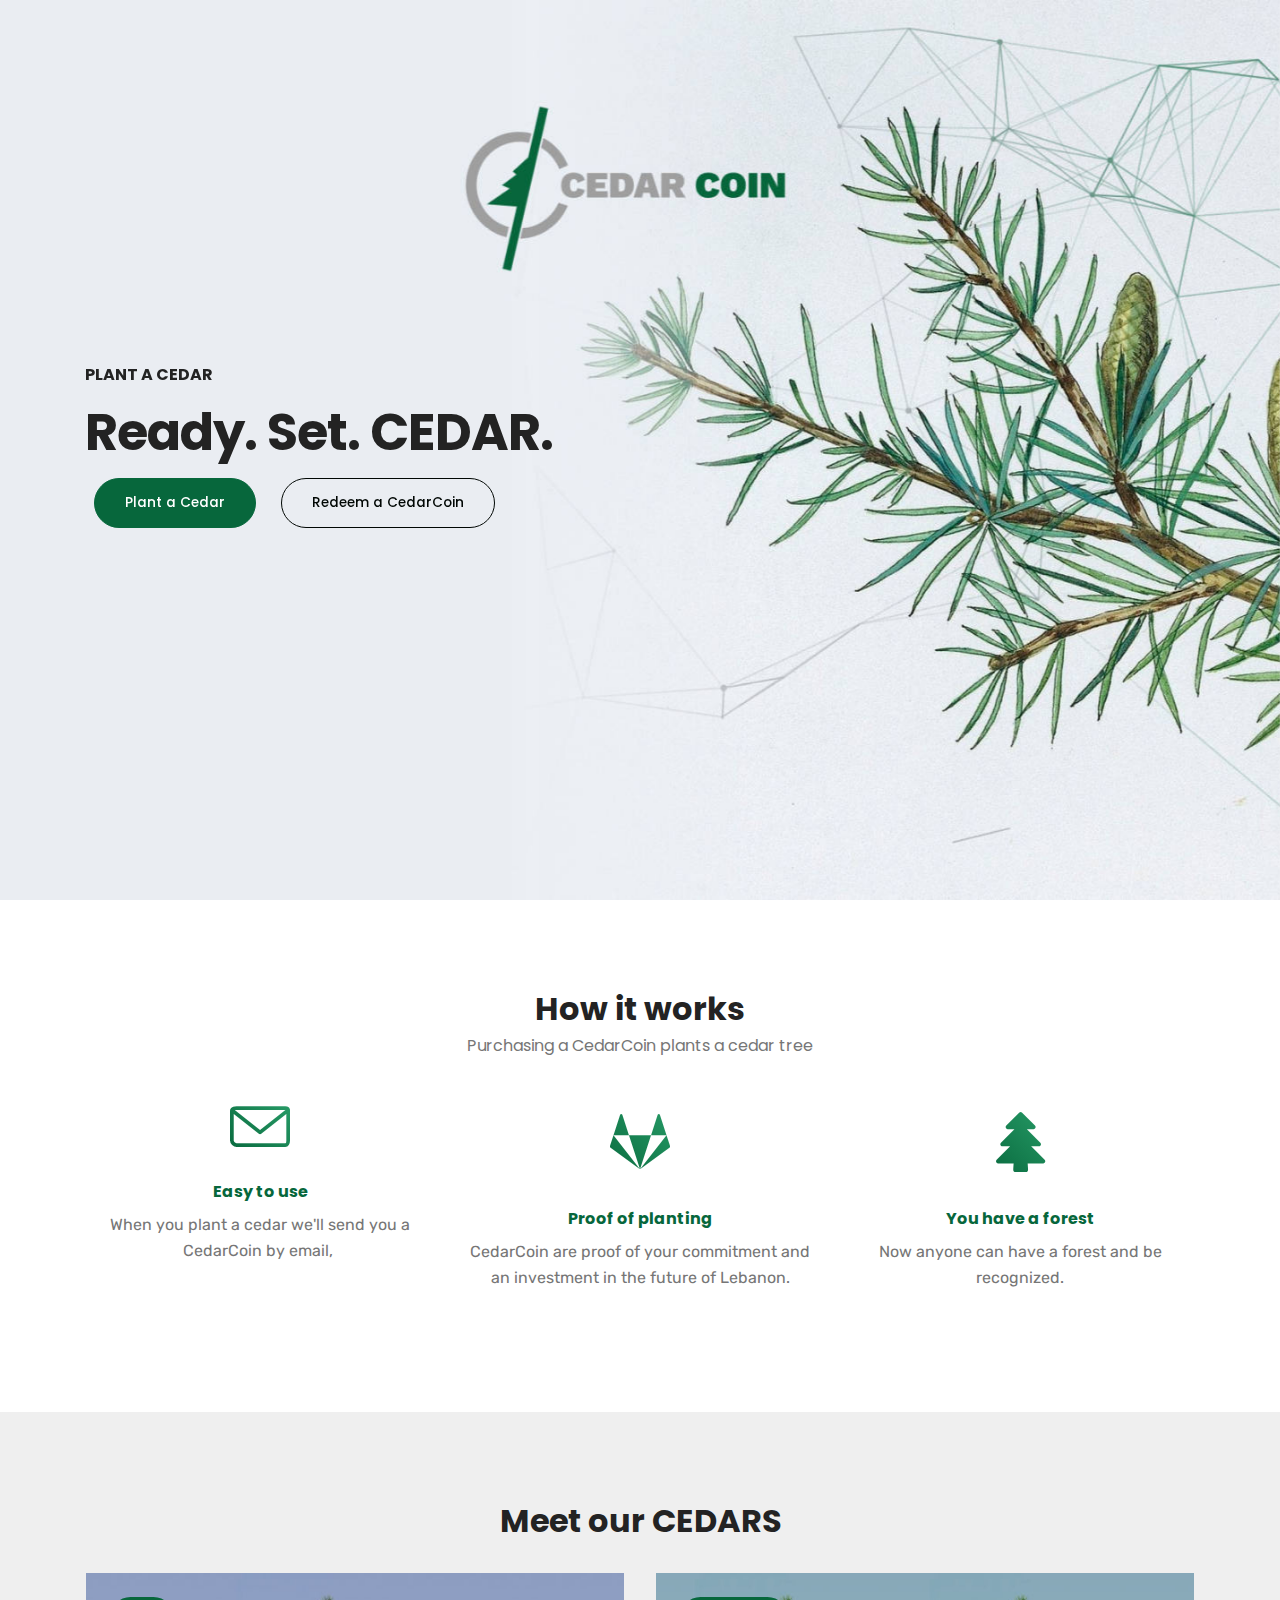
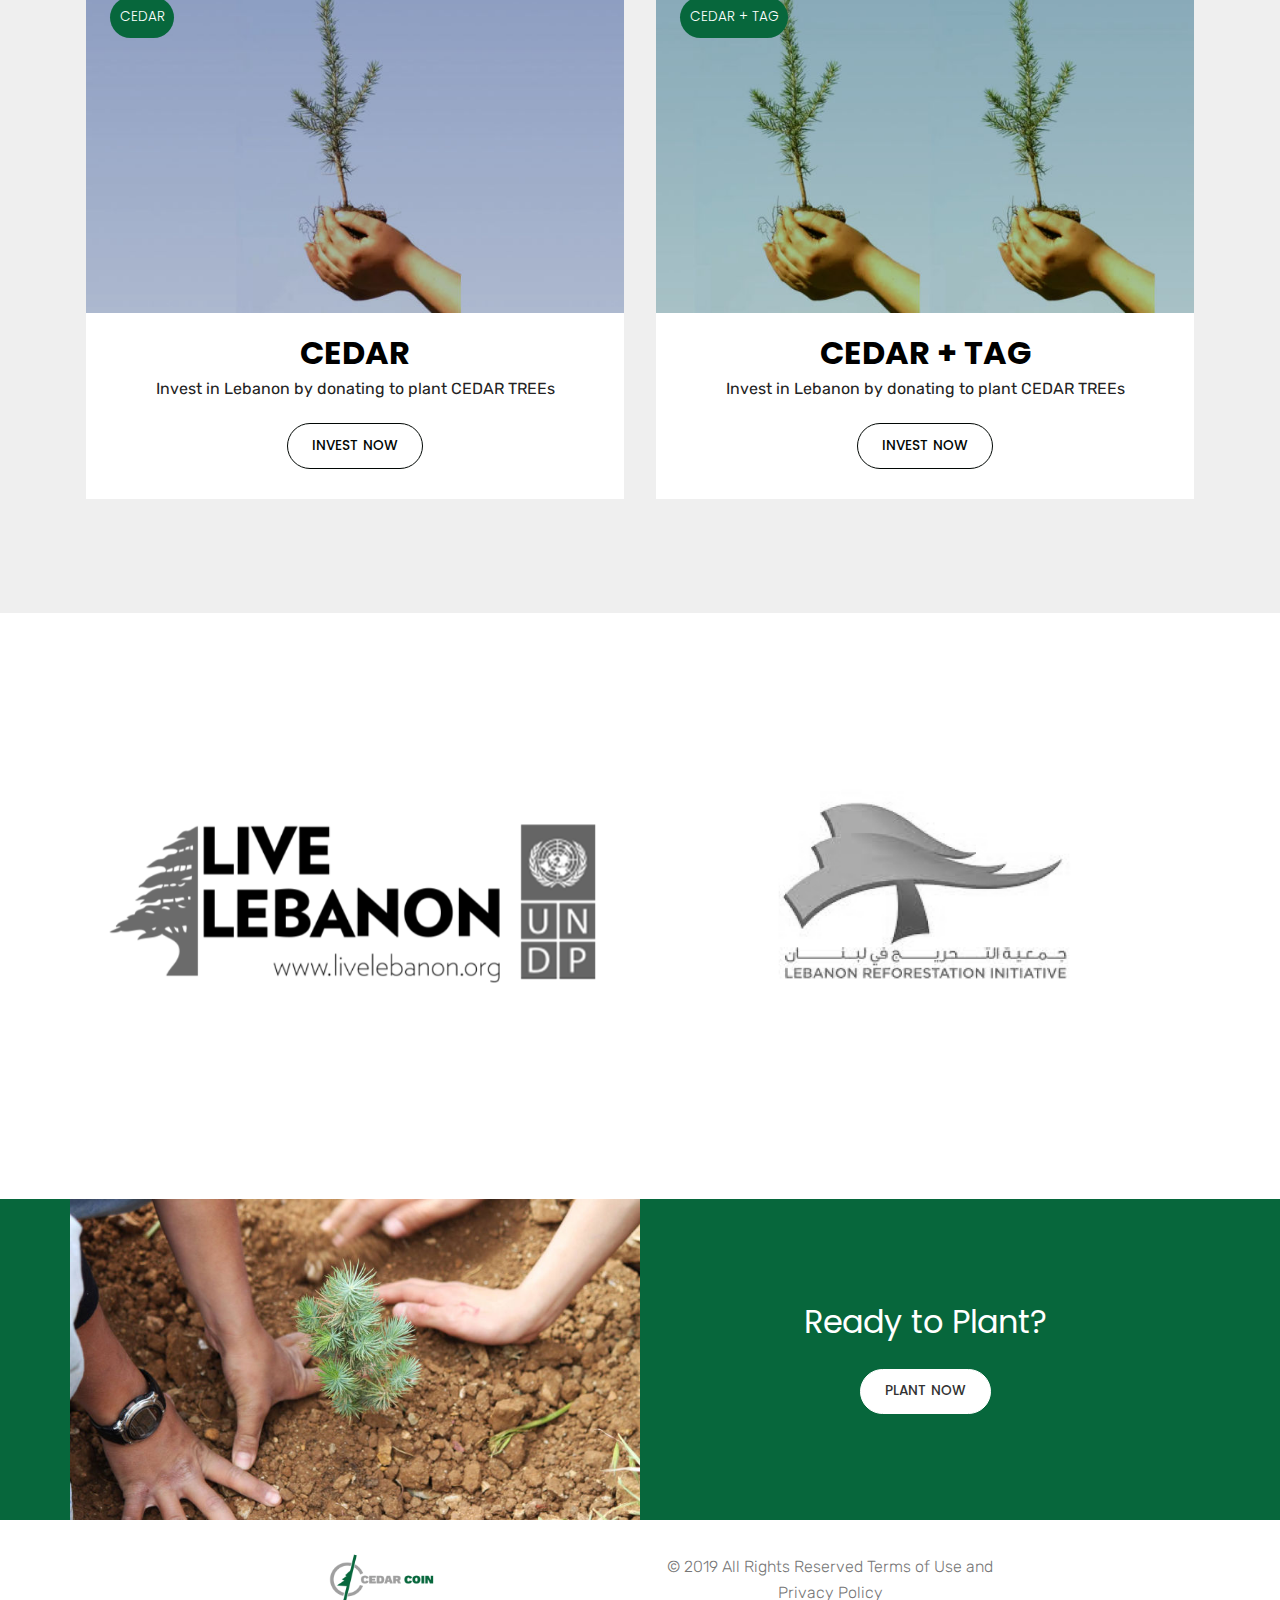
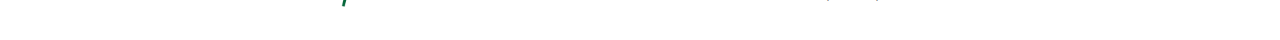
==== index.html @ 499a2bf4 "initial reference site" ====
<!DOCTYPE html>
<html  >
<head>
  <!-- Site made with Mobirise Website Builder v4.10.5, https://mobirise.com -->
  <meta charset="UTF-8">
  <meta http-equiv="X-UA-Compatible" content="IE=edge">
  <meta name="generator" content="Mobirise v4.10.5, mobirise.com">
  <meta name="viewport" content="width=device-width, initial-scale=1, minimum-scale=1">
  <link rel="shortcut icon" href="assets/images/logo-alt-128x128.png" type="image/x-icon">
  <meta name="description" content="">
  
  <title>CedarCoin - Reference Design</title>
  <link rel="stylesheet" href="assets/web/assets/mobirise-icons/mobirise-icons.css">
  <link rel="stylesheet" href="assets/font-awesome/css/font-awesome.css">
  <link rel="stylesheet" href="assets/simple-line-icons/simple-line-icons.css">
  <link rel="stylesheet" href="assets/bootstrap/css/bootstrap.min.css">
  <link rel="stylesheet" href="assets/bootstrap/css/bootstrap-grid.min.css">
  <link rel="stylesheet" href="assets/bootstrap/css/bootstrap-reboot.min.css">
  <link rel="stylesheet" href="assets/socicon/css/styles.css">
  <link rel="stylesheet" href="assets/theme/css/style.css">
  <link rel="stylesheet" href="assets/mobirise/css/mbr-additional.css" type="text/css">
  
  
  
</head>
<body>
  <section class="header5 cid-rwwLJBx4LJ mbr-fullscreen mbr-parallax-background" id="header5-0">

    

    

    <div class="container align-left">
        <div class="row justify-content-center mbr-white">
                <div class="mbr-white col-md-12">
                    <h4 class="mbr-section-subtitle mbr-fonts-style align-left pb-2 display-5"><strong>PLANT A CEDAR</strong></h4>
                    <h1 class="mbr-section-title mbr-white mbr-fonts-style align-left mbr-bold display-1"><strong>Ready. Set. CEDAR.</strong></h1>
                    
                    <div class="mbr-section-btn align-left"><a class="btn btn-lg btn-secondary display-4">Plant a Cedar</a> <a class="btn btn-lg btn-secondary-outline display-4">Redeem a CedarCoin</a></div>
                </div>
            </div>
        </div>
    
    
</section>

<section class="features3 cid-rwy7TEav53" id="features3-d">
    
    

    
    <div class="container">
        <h2 class="mbr-section-title align-center mbr-fonts-style display-2"><strong>
            How it works</strong></h2>
        <h3 class="mbr-section-subtitle display-5 align-center mbr-fonts-style">Purchasing a CedarCoin plants a cedar tree</h3>
        <div class="row justify-content-center pt-3">
            <div class="card p-3 col-12 col-md-6 col-xl-4 col-lg-4">
                <div class="card-wrap">
                    <div class="card-img pb-4 align-center">
                        <span class="mbr-iconfont sli-envelope" style="color: rgb(7, 103, 60); fill: rgb(7, 103, 60);"></span>
                    </div>
                    <div class="card-box">
                        <h4 class="card-title mbr-fonts-style align-center display-5"><strong>Easy to use</strong></h4>
                        <p class="mbr-text mbr-fonts-style align-center display-7">When you plant a cedar we'll send you a CedarCoin by email,&nbsp;</p>
                    </div>
                </div>
            </div>

            <div class="card p-3 col-12 col-md-6 col-xl-4 col-lg-4">
                <div class="card-wrap">
                    <div class="card-img pb-4 align-center">
                        <span class="mbr-iconfont fa-gitlab fa"></span>
                    </div>
                    <div class="card-box">
                        <h4 class="card-title mbr-fonts-style align-center display-5"><strong>
                            Proof of planting</strong></h4>
                        <p class="mbr-text mbr-fonts-style align-center display-7">CedarCoin are proof of your commitment and an investment in the future of Lebanon.</p>
                    </div>
                </div>
            </div>

            <div class="card p-3 col-12 col-md-6 col-xl-4 col-lg-4">
                <div class="card-wrap">
                    <div class="card-img pb-4 align-center">
                        <span class="mbr-iconfont fa-tree fa"></span>
                    </div>
                    <div class="card-box">
                        <h4 class="card-title mbr-fonts-style align-center display-5"><strong>You have a forest</strong></h4>
                        <p class="mbr-text mbr-fonts-style align-center display-7">
                            Now anyone can have a forest and be recognized.</p>
                    </div>
                </div>
            </div>

            
        </div>
    </div>
</section>

<section class="features19 cid-rwwLZypH9U" id="features12-1">

    

    
    <div class="container">
        <h2 class="mbr-section-title align-left mbr-fonts-style mbr-bold display-2">
            <strong>Meet our CEDARS</strong></h2>

        
        <div class="row justify-content-center align-items-start">
            
            <div class="card px-3 py-4 col-md-6">
                <div class="card-wrapper flip-card">
                    <div class="card-img">
                        <img src="assets/images/p1-696x440.jpg" alt="" title="">
                        <div class="img-text mbr-text mbr-fonts-style align-center mbr-white display-4">
                             CEDAR</div>
                    </div>
                    <div class="card-box">
                        <h3 class="mbr-title mbr-fonts-style mbr-bold mbr-black align-center display-2">
                            CEDAR</h3>
                        <p class="mbr-card-text mbr-fonts-style align-center display-7">Invest in Lebanon by donating to plant CEDAR TREEs</p>
                        <div class="mbr-section-btn align-center pt-3"><a href="checkout.html" class="btn btn-md btn-secondary-outline display-4">INVEST NOW</a></div>
                    </div>
                </div>
            </div>

            <div class="card px-3 py-4 col-md-6">
                <div class="card-wrapper flip-card">
                    <div class="card-img">
                        <img src="assets/images/p2-696x440.jpg" alt="" title="">
                        <div class="img-text mbr-text mbr-fonts-style align-center mbr-white display-4">
                             CEDAR + TAG</div>
                    </div>
                    <div class="card-box">
                        <h3 class="mbr-title mbr-fonts-style mbr-bold mbr-black align-center display-2">
                            CEDAR + TAG</h3>
                        <p class="mbr-card-text mbr-fonts-style align-center display-7">
                            Invest in Lebanon by donating to plant CEDAR TREEs</p>
                        <div class="mbr-section-btn align-center pt-3"><a href="https://mobirise.com" class="btn btn-md btn-secondary-outline display-4">INVEST NOW</a></div>
                    </div>
                </div>
            </div>

            

            
        </div>
    </div>
</section>

<section class="features19 cid-rwEXtNyZWI" id="features12-0">

    

    
    <div class="container">
        

        
        <div class="row justify-content-center align-items-start">
            
            <div class="card px-3 py-4 col-md-6">
                <div class="card-wrapper flip-card">
                    <div class="card-img">
                        <img src="assets/images/livelebanon-750x750.png" alt="" title="">
                        
                    </div>
                    
                </div>
            </div>

            <div class="card px-3 py-4 col-md-6">
                <div class="card-wrapper flip-card">
                    <div class="card-img">
                        <img src="assets/images/lri-750x750.png" alt="" title="">
                        
                    </div>
                    
                </div>
            </div>

            

            
        </div>
    </div>
</section>

<section class="features1 cid-rwybralz1I" id="features1-e">

    

    
    <div class="container">
        <div class="row main align-items-center">
            <div class="col-md-6 image-element ">
                <div class="img-wrap">
                    <img src="assets/images/planting-800x450.jpg" alt="" title="">
                </div>
            </div>
            <div class="col-md-6 text-element">
                <div class="text-content">
                    
                    <h2 class="mbr-title pt-2 mbr-fonts-style align-center mbr-white display-2">Ready to Plant?</h2>
                    <div class="mbr-section-text">
                        
                    </div>
                    <div class="mbr-section-btn pt-3 align-center"><a class="btn btn-md btn-white display-4" href="checkout.html">PLANT NOW</a></div>
                </div>
            </div>
        </div>
    </div>          
</section>

<section class="cid-rwxsge0IXU" id="footer2-4">

    

    

    <div class="container">
        <div class="row align-center justify-content-center align-items-center">
            <div class="logo-section col-sm-12 col-lg-4">
                <a href="#"><img src="assets/images/logo-164x86.png" height="128" alt="" title="" style="height: 3.8rem;">
                </a>
            </div>
            <div class="col-sm-12 col-lg-4 mbr-text mbr-fonts-style mbr-light display-7">
                © 2019 All Rights Reserved Terms of Use and Privacy Policy
            </div>
            
        </div>
    </div>
</section>


  <script src="assets/web/assets/jquery/jquery.min.js"></script>
  <script src="assets/popper/popper.min.js"></script>
  <script src="assets/bootstrap/js/bootstrap.min.js"></script>
  <script src="assets/smoothscroll/smooth-scroll.js"></script>
  <script src="assets/parallax/jarallax.min.js"></script>
  <script src="assets/theme/js/script.js"></script>
  
  
</body>
</html>
---- assets/web/assets/mobirise-icons/mobirise-icons.css ----
@font-face {
  font-family: 'MobiriseIcons';
  src:  url('mobirise-icons.eot?spat4u');
  src:  url('mobirise-icons.eot?spat4u#iefix') format('embedded-opentype'),
    url('mobirise-icons.ttf?spat4u') format('truetype'),
    url('mobirise-icons.woff?spat4u') format('woff'),
    url('mobirise-icons.svg?spat4u#MobiriseIcons') format('svg');
  font-weight: normal;
  font-style: normal;
}

[class^="mbri-"], [class*=" mbri-"] {
  /* use !important to prevent issues with browser extensions that change fonts */
  font-family: MobiriseIcons !important;
  speak: none;
  font-style: normal;
  font-weight: normal;
  font-variant: normal;
  text-transform: none;
  line-height: 1;

  /* Better Font Rendering =========== */
  -webkit-font-smoothing: antialiased;
  -moz-osx-font-smoothing: grayscale;
}

.mbri-add-submenu:before {
  content: "\e900";
}
.mbri-alert:before {
  content: "\e901";
}
.mbri-align-center:before {
  content: "\e902";
}
.mbri-align-justify:before {
  content: "\e903";
}
.mbri-align-left:before {
  content: "\e904";
}
.mbri-align-right:before {
  content: "\e905";
}
.mbri-android:before {
  content: "\e906";
}
.mbri-apple:before {
  content: "\e907";
}
.mbri-arrow-down:before {
  content: "\e908";
}
.mbri-arrow-next:before {
  content: "\e909";
}
.mbri-arrow-prev:before {
  content: "\e90a";
}
.mbri-arrow-up:before {
  content: "\e90b";
}
.mbri-bold:before {
  content: "\e90c";
}
.mbri-bookmark:before {
  content: "\e90d";
}
.mbri-bootstrap:before {
  content: "\e90e";
}
.mbri-briefcase:before {
  content: "\e90f";
}
.mbri-browse:before {
  content: "\e910";
}
.mbri-bulleted-list:before {
  content: "\e911";
}
.mbri-calendar:before {
  content: "\e912";
}
.mbri-camera:before {
  content: "\e913";
}
.mbri-cart-add:before {
  content: "\e914";
}
.mbri-cart-full:before {
  content: "\e915";
}
.mbri-cash:before {
  content: "\e916";
}
.mbri-change-style:before {
  content: "\e917";
}
.mbri-chat:before {
  content: "\e918";
}
.mbri-clock:before {
  content: "\e919";
}
.mbri-close:before {
  content: "\e91a";
}
.mbri-cloud:before {
  content: "\e91b";
}
.mbri-code:before {
  content: "\e91c";
}
.mbri-contact-form:before {
  content: "\e91d";
}
.mbri-credit-card:before {
  content: "\e91e";
}
.mbri-cursor-click:before {
  content: "\e91f";
}
.mbri-cust-feedback:before {
  content: "\e920";
}
.mbri-database:before {
  content: "\e921";
}
.mbri-delivery:before {
  content: "\e922";
}
.mbri-desktop:before {
  content: "\e923";
}
.mbri-devices:before {
  content: "\e924";
}
.mbri-down:before {
  content: "\e925";
}
.mbri-download:before {
  content: "\e989";
}
.mbri-drag-n-drop:before {
  content: "\e927";
}
.mbri-drag-n-drop2:before {
  content: "\e928";
}
.mbri-edit:before {
  content: "\e929";
}
.mbri-edit2:before {
  content: "\e92a";
}
.mbri-error:before {
  content: "\e92b";
}
.mbri-extension:before {
  content: "\e92c";
}
.mbri-features:before {
  content: "\e92d";
}
.mbri-file:before {
  content: "\e92e";
}
.mbri-flag:before {
  content: "\e92f";
}
.mbri-folder:before {
  content: "\e930";
}
.mbri-gift:before {
  content: "\e931";
}
.mbri-github:before {
  content: "\e932";
}
.mbri-globe:before {
  content: "\e933";
}
.mbri-globe-2:before {
  content: "\e934";
}
.mbri-growing-chart:before {
  content: "\e935";
}
.mbri-hearth:before {
  content: "\e936";
}
.mbri-help:before {
  content: "\e937";
}
.mbri-home:before {
  content: "\e938";
}
.mbri-hot-cup:before {
  content: "\e939";
}
.mbri-idea:before {
  content: "\e93a";
}
.mbri-image-gallery:before {
  content: "\e93b";
}
.mbri-image-slider:before {
  content: "\e93c";
}
.mbri-info:before {
  content: "\e93d";
}
.mbri-italic:before {
  content: "\e93e";
}
.mbri-key:before {
  content: "\e93f";
}
.mbri-laptop:before {
  content: "\e940";
}
.mbri-layers:before {
  content: "\e941";
}
.mbri-left-right:before {
  content: "\e942";
}
.mbri-left:before {
  content: "\e943";
}
.mbri-letter:before {
  content: "\e944";
}
.mbri-like:before {
  content: "\e945";
}
.mbri-link:before {
  content: "\e946";
}
.mbri-lock:before {
  content: "\e947";
}
.mbri-login:before {
  content: "\e948";
}
.mbri-logout:before {
  content: "\e949";
}
.mbri-magic-stick:before {
  content: "\e94a";
}
.mbri-map-pin:before {
  content: "\e94b";
}
.mbri-menu:before {
  content: "\e94c";
}
.mbri-mobile:before {
  content: "\e94d";
}
.mbri-mobile2:before {
  content: "\e94e";
}
.mbri-mobirise:before {
  content: "\e94f";
}
.mbri-more-horizontal:before {
  content: "\e950";
}
.mbri-more-vertical:before {
  content: "\e951";
}
.mbri-music:before {
  content: "\e952";
}
.mbri-new-file:before {
  content: "\e953";
}
.mbri-numbered-list:before {
  content: "\e954";
}
.mbri-opened-folder:before {
  content: "\e955";
}
.mbri-pages:before {
  content: "\e956";
}
.mbri-paper-plane:before {
  content: "\e957";
}
.mbri-paperclip:before {
  content: "\e958";
}
.mbri-photo:before {
  content: "\e959";
}
.mbri-photos:before {
  content: "\e95a";
}
.mbri-pin:before {
  content: "\e95b";
}
.mbri-play:before {
  content: "\e95c";
}
.mbri-plus:before {
  content: "\e95d";
}
.mbri-preview:before {
  content: "\e95e";
}
.mbri-print:before {
  content: "\e95f";
}
.mbri-protect:before {
  content: "\e960";
}
.mbri-question:before {
  content: "\e961";
}
.mbri-quote-left:before {
  content: "\e962";
}
.mbri-quote-right:before {
  content: "\e963";
}
.mbri-refresh:before {
  content: "\e964";
}
.mbri-responsive:before {
  content: "\e965";
}
.mbri-right:before {
  content: "\e966";
}
.mbri-rocket:before {
  content: "\e967";
}
.mbri-sad-face:before {
  content: "\e968";
}
.mbri-sale:before {
  content: "\e969";
}
.mbri-save:before {
  content: "\e96a";
}
.mbri-search:before {
  content: "\e96b";
}
.mbri-setting:before {
  content: "\e96c";
}
.mbri-setting2:before {
  content: "\e96d";
}
.mbri-setting3:before {
  content: "\e96e";
}
.mbri-share:before {
  content: "\e96f";
}
.mbri-shopping-bag:before {
  content: "\e970";
}
.mbri-shopping-basket:before {
  content: "\e971";
}
.mbri-shopping-cart:before {
  content: "\e972";
}
.mbri-sites:before {
  content: "\e973";
}
.mbri-smile-face:before {
  content: "\e974";
}
.mbri-speed:before {
  content: "\e975";
}
.mbri-star:before {
  content: "\e976";
}
.mbri-success:before {
  content: "\e977";
}
.mbri-sun:before {
  content: "\e978";
}
.mbri-sun2:before {
  content: "\e979";
}
.mbri-tablet:before {
  content: "\e97a";
}
.mbri-tablet-vertical:before {
  content: "\e97b";
}
.mbri-target:before {
  content: "\e97c";
}
.mbri-timer:before {
  content: "\e97d";
}
.mbri-to-ftp:before {
  content: "\e97e";
}
.mbri-to-local-drive:before {
  content: "\e97f";
}
.mbri-touch-swipe:before {
  content: "\e980";
}
.mbri-touch:before {
  content: "\e981";
}
.mbri-trash:before {
  content: "\e982";
}
.mbri-underline:before {
  content: "\e983";
}
.mbri-unlink:before {
  content: "\e984";
}
.mbri-unlock:before {
  content: "\e985";
}
.mbri-up-down:before {
  content: "\e986";
}
.mbri-up:before {
  content: "\e987";
}
.mbri-update:before {
  content: "\e988";
}
.mbri-upload:before {
 content: "\e926"; 
}
.mbri-user:before {
  content: "\e98a";
}
.mbri-user2:before {
  content: "\e98b";
}
.mbri-users:before {
  content: "\e98c";
}
.mbri-video:before {
  content: "\e98d";
}
.mbri-video-play:before {
  content: "\e98e";
}
.mbri-watch:before {
  content: "\e98f";
}
.mbri-website-theme:before {
  content: "\e990";
}
.mbri-wifi:before {
  content: "\e991";
}
.mbri-windows:before {
  content: "\e992";
}
.mbri-zoom-out:before {
  content: "\e993";
}
.mbri-redo:before {
  content: "\e994";
}
.mbri-undo:before {
  content: "\e995";
}
---- assets/simple-line-icons/simple-line-icons.css ----
@font-face {
  font-family: 'simple-line-icons';
  src: url('fonts/simple-line-icons.eot?v=2.4.0');
  src: url('fonts/simple-line-icons.eot?v=2.4.0#iefix') format('embedded-opentype'), url('fonts/simple-line-icons.woff2?v=2.4.0') format('woff2'), url('fonts/simple-line-icons.ttf?v=2.4.0') format('truetype'), url('fonts/simple-line-icons.woff?v=2.4.0') format('woff'), url('fonts/simple-line-icons.svg?v=2.4.0#simple-line-icons') format('svg');
  font-weight: normal;
  font-style: normal;
}
/*
 use the following css code if you want to have a class per icon.
 instead of a list of all class selectors, you can use the generic [class*="icon-"] selector, but it's slower:
*/
.sli-user,
.sli-people,
.sli-user-female,
.sli-user-follow,
.sli-user-following,
.sli-user-unfollow,
.sli-login,
.sli-logout,
.sli-emotsmile,
.sli-phone,
.sli-call-end,
.sli-call-in,
.sli-call-out,
.sli-map,
.sli-location-pin,
.sli-direction,
.sli-directions,
.sli-compass,
.sli-layers,
.sli-menu,
.sli-list,
.sli-options-vertical,
.sli-options,
.sli-arrow-down,
.sli-arrow-left,
.sli-arrow-right,
.sli-arrow-up,
.sli-arrow-up-circle,
.sli-arrow-left-circle,
.sli-arrow-right-circle,
.sli-arrow-down-circle,
.sli-check,
.sli-clock,
.sli-plus,
.sli-minus,
.sli-close,
.sli-event,
.sli-exclamation,
.sli-organization,
.sli-trophy,
.sli-screen-smartphone,
.sli-screen-desktop,
.sli-plane,
.sli-notebook,
.sli-mustache,
.sli-mouse,
.sli-magnet,
.sli-energy,
.sli-disc,
.sli-cursor,
.sli-cursor-move,
.sli-crop,
.sli-chemistry,
.sli-speedometer,
.sli-shield,
.sli-screen-tablet,
.sli-magic-wand,
.sli-hourglass,
.sli-graduation,
.sli-ghost,
.sli-game-controller,
.sli-fire,
.sli-eyeglass,
.sli-envelope-open,
.sli-envelope-letter,
.sli-bell,
.sli-badge,
.sli-anchor,
.sli-wallet,
.sli-vector,
.sli-speech,
.sli-puzzle,
.sli-printer,
.sli-present,
.sli-playlist,
.sli-pin,
.sli-picture,
.sli-handbag,
.sli-globe-alt,
.sli-globe,
.sli-folder-alt,
.sli-folder,
.sli-film,
.sli-feed,
.sli-drop,
.sli-drawer,
.sli-docs,
.sli-doc,
.sli-diamond,
.sli-cup,
.sli-calculator,
.sli-bubbles,
.sli-briefcase,
.sli-book-open,
.sli-basket-loaded,
.sli-basket,
.sli-bag,
.sli-action-undo,
.sli-action-redo,
.sli-wrench,
.sli-umbrella,
.sli-trash,
.sli-tag,
.sli-support,
.sli-frame,
.sli-size-fullscreen,
.sli-size-actual,
.sli-shuffle,
.sli-share-alt,
.sli-share,
.sli-rocket,
.sli-question,
.sli-pie-chart,
.sli-pencil,
.sli-note,
.sli-loop,
.sli-home,
.sli-grid,
.sli-graph,
.sli-microphone,
.sli-music-tone-alt,
.sli-music-tone,
.sli-earphones-alt,
.sli-earphones,
.sli-equalizer,
.sli-like,
.sli-dislike,
.sli-control-start,
.sli-control-rewind,
.sli-control-play,
.sli-control-pause,
.sli-control-forward,
.sli-control-end,
.sli-volume-1,
.sli-volume-2,
.sli-volume-off,
.sli-calendar,
.sli-bulb,
.sli-chart,
.sli-ban,
.sli-bubble,
.sli-camrecorder,
.sli-camera,
.sli-cloud-download,
.sli-cloud-upload,
.sli-envelope,
.sli-eye,
.sli-flag,
.sli-heart,
.sli-info,
.sli-key,
.sli-link,
.sli-lock,
.sli-lock-open,
.sli-magnifier,
.sli-magnifier-add,
.sli-magnifier-remove,
.sli-paper-clip,
.sli-paper-plane,
.sli-power,
.sli-refresh,
.sli-reload,
.sli-settings,
.sli-star,
.sli-symbol-female,
.sli-symbol-male,
.sli-target,
.sli-credit-card,
.sli-paypal,
.sli-social-tumblr,
.sli-social-twitter,
.sli-social-facebook,
.sli-social-instagram,
.sli-social-linkedin,
.sli-social-pinterest,
.sli-social-github,
.sli-social-google,
.sli-social-reddit,
.sli-social-skype,
.sli-social-dribbble,
.sli-social-behance,
.sli-social-foursqare,
.sli-social-soundcloud,
.sli-social-spotify,
.sli-social-stumbleupon,
.sli-social-youtube,
.sli-social-dropbox,
.sli-social-vkontakte,
.sli-social-steam {
  font-family: 'simple-line-icons';
  speak: none;
  font-style: normal;
  font-weight: normal;
  font-variant: normal;
  text-transform: none;
  line-height: 1;
  /* better font rendering =========== */
  -webkit-font-smoothing: antialiased;
  -moz-osx-font-smoothing: grayscale;
}
.sli-user:before {
  content: "\e005";
}
.sli-people:before {
  content: "\e001";
}
.sli-user-female:before {
  content: "\e000";
}
.sli-user-follow:before {
  content: "\e002";
}
.sli-user-following:before {
  content: "\e003";
}
.sli-user-unfollow:before {
  content: "\e004";
}
.sli-login:before {
  content: "\e066";
}
.sli-logout:before {
  content: "\e065";
}
.sli-emotsmile:before {
  content: "\e021";
}
.sli-phone:before {
  content: "\e600";
}
.sli-call-end:before {
  content: "\e048";
}
.sli-call-in:before {
  content: "\e047";
}
.sli-call-out:before {
  content: "\e046";
}
.sli-map:before {
  content: "\e033";
}
.sli-location-pin:before {
  content: "\e096";
}
.sli-direction:before {
  content: "\e042";
}
.sli-directions:before {
  content: "\e041";
}
.sli-compass:before {
  content: "\e045";
}
.sli-layers:before {
  content: "\e034";
}
.sli-menu:before {
  content: "\e601";
}
.sli-list:before {
  content: "\e067";
}
.sli-options-vertical:before {
  content: "\e602";
}
.sli-options:before {
  content: "\e603";
}
.sli-arrow-down:before {
  content: "\e604";
}
.sli-arrow-left:before {
  content: "\e605";
}
.sli-arrow-right:before {
  content: "\e606";
}
.sli-arrow-up:before {
  content: "\e607";
}
.sli-arrow-up-circle:before {
  content: "\e078";
}
.sli-arrow-left-circle:before {
  content: "\e07a";
}
.sli-arrow-right-circle:before {
  content: "\e079";
}
.sli-arrow-down-circle:before {
  content: "\e07b";
}
.sli-check:before {
  content: "\e080";
}
.sli-clock:before {
  content: "\e081";
}
.sli-plus:before {
  content: "\e095";
}
.sli-minus:before {
  content: "\e615";
}
.sli-close:before {
  content: "\e082";
}
.sli-event:before {
  content: "\e619";
}
.sli-exclamation:before {
  content: "\e617";
}
.sli-organization:before {
  content: "\e616";
}
.sli-trophy:before {
  content: "\e006";
}
.sli-screen-smartphone:before {
  content: "\e010";
}
.sli-screen-desktop:before {
  content: "\e011";
}
.sli-plane:before {
  content: "\e012";
}
.sli-notebook:before {
  content: "\e013";
}
.sli-mustache:before {
  content: "\e014";
}
.sli-mouse:before {
  content: "\e015";
}
.sli-magnet:before {
  content: "\e016";
}
.sli-energy:before {
  content: "\e020";
}
.sli-disc:before {
  content: "\e022";
}
.sli-cursor:before {
  content: "\e06e";
}
.sli-cursor-move:before {
  content: "\e023";
}
.sli-crop:before {
  content: "\e024";
}
.sli-chemistry:before {
  content: "\e026";
}
.sli-speedometer:before {
  content: "\e007";
}
.sli-shield:before {
  content: "\e00e";
}
.sli-screen-tablet:before {
  content: "\e00f";
}
.sli-magic-wand:before {
  content: "\e017";
}
.sli-hourglass:before {
  content: "\e018";
}
.sli-graduation:before {
  content: "\e019";
}
.sli-ghost:before {
  content: "\e01a";
}
.sli-game-controller:before {
  content: "\e01b";
}
.sli-fire:before {
  content: "\e01c";
}
.sli-eyeglass:before {
  content: "\e01d";
}
.sli-envelope-open:before {
  content: "\e01e";
}
.sli-envelope-letter:before {
  content: "\e01f";
}
.sli-bell:before {
  content: "\e027";
}
.sli-badge:before {
  content: "\e028";
}
.sli-anchor:before {
  content: "\e029";
}
.sli-wallet:before {
  content: "\e02a";
}
.sli-vector:before {
  content: "\e02b";
}
.sli-speech:before {
  content: "\e02c";
}
.sli-puzzle:before {
  content: "\e02d";
}
.sli-printer:before {
  content: "\e02e";
}
.sli-present:before {
  content: "\e02f";
}
.sli-playlist:before {
  content: "\e030";
}
.sli-pin:before {
  content: "\e031";
}
.sli-picture:before {
  content: "\e032";
}
.sli-handbag:before {
  content: "\e035";
}
.sli-globe-alt:before {
  content: "\e036";
}
.sli-globe:before {
  content: "\e037";
}
.sli-folder-alt:before {
  content: "\e039";
}
.sli-folder:before {
  content: "\e089";
}
.sli-film:before {
  content: "\e03a";
}
.sli-feed:before {
  content: "\e03b";
}
.sli-drop:before {
  content: "\e03e";
}
.sli-drawer:before {
  content: "\e03f";
}
.sli-docs:before {
  content: "\e040";
}
.sli-doc:before {
  content: "\e085";
}
.sli-diamond:before {
  content: "\e043";
}
.sli-cup:before {
  content: "\e044";
}
.sli-calculator:before {
  content: "\e049";
}
.sli-bubbles:before {
  content: "\e04a";
}
.sli-briefcase:before {
  content: "\e04b";
}
.sli-book-open:before {
  content: "\e04c";
}
.sli-basket-loaded:before {
  content: "\e04d";
}
.sli-basket:before {
  content: "\e04e";
}
.sli-bag:before {
  content: "\e04f";
}
.sli-action-undo:before {
  content: "\e050";
}
.sli-action-redo:before {
  content: "\e051";
}
.sli-wrench:before {
  content: "\e052";
}
.sli-umbrella:before {
  content: "\e053";
}
.sli-trash:before {
  content: "\e054";
}
.sli-tag:before {
  content: "\e055";
}
.sli-support:before {
  content: "\e056";
}
.sli-frame:before {
  content: "\e038";
}
.sli-size-fullscreen:before {
  content: "\e057";
}
.sli-size-actual:before {
  content: "\e058";
}
.sli-shuffle:before {
  content: "\e059";
}
.sli-share-alt:before {
  content: "\e05a";
}
.sli-share:before {
  content: "\e05b";
}
.sli-rocket:before {
  content: "\e05c";
}
.sli-question:before {
  content: "\e05d";
}
.sli-pie-chart:before {
  content: "\e05e";
}
.sli-pencil:before {
  content: "\e05f";
}
.sli-note:before {
  content: "\e060";
}
.sli-loop:before {
  content: "\e064";
}
.sli-home:before {
  content: "\e069";
}
.sli-grid:before {
  content: "\e06a";
}
.sli-graph:before {
  content: "\e06b";
}
.sli-microphone:before {
  content: "\e063";
}
.sli-music-tone-alt:before {
  content: "\e061";
}
.sli-music-tone:before {
  content: "\e062";
}
.sli-earphones-alt:before {
  content: "\e03c";
}
.sli-earphones:before {
  content: "\e03d";
}
.sli-equalizer:before {
  content: "\e06c";
}
.sli-like:before {
  content: "\e068";
}
.sli-dislike:before {
  content: "\e06d";
}
.sli-control-start:before {
  content: "\e06f";
}
.sli-control-rewind:before {
  content: "\e070";
}
.sli-control-play:before {
  content: "\e071";
}
.sli-control-pause:before {
  content: "\e072";
}
.sli-control-forward:before {
  content: "\e073";
}
.sli-control-end:before {
  content: "\e074";
}
.sli-volume-1:before {
  content: "\e09f";
}
.sli-volume-2:before {
  content: "\e0a0";
}
.sli-volume-off:before {
  content: "\e0a1";
}
.sli-calendar:before {
  content: "\e075";
}
.sli-bulb:before {
  content: "\e076";
}
.sli-chart:before {
  content: "\e077";
}
.sli-ban:before {
  content: "\e07c";
}
.sli-bubble:before {
  content: "\e07d";
}
.sli-camrecorder:before {
  content: "\e07e";
}
.sli-camera:before {
  content: "\e07f";
}
.sli-cloud-download:before {
  content: "\e083";
}
.sli-cloud-upload:before {
  content: "\e084";
}
.sli-envelope:before {
  content: "\e086";
}
.sli-eye:before {
  content: "\e087";
}
.sli-flag:before {
  content: "\e088";
}
.sli-heart:before {
  content: "\e08a";
}
.sli-info:before {
  content: "\e08b";
}
.sli-key:before {
  content: "\e08c";
}
.sli-link:before {
  content: "\e08d";
}
.sli-lock:before {
  content: "\e08e";
}
.sli-lock-open:before {
  content: "\e08f";
}
.sli-magnifier:before {
  content: "\e090";
}
.sli-magnifier-add:before {
  content: "\e091";
}
.sli-magnifier-remove:before {
  content: "\e092";
}
.sli-paper-clip:before {
  content: "\e093";
}
.sli-paper-plane:before {
  content: "\e094";
}
.sli-power:before {
  content: "\e097";
}
.sli-refresh:before {
  content: "\e098";
}
.sli-reload:before {
  content: "\e099";
}
.sli-settings:before {
  content: "\e09a";
}
.sli-star:before {
  content: "\e09b";
}
.sli-symbol-female:before {
  content: "\e09c";
}
.sli-symbol-male:before {
  content: "\e09d";
}
.sli-target:before {
  content: "\e09e";
}
.sli-credit-card:before {
  content: "\e025";
}
.sli-paypal:before {
  content: "\e608";
}
.sli-social-tumblr:before {
  content: "\e00a";
}
.sli-social-twitter:before {
  content: "\e009";
}
.sli-social-facebook:before {
  content: "\e00b";
}
.sli-social-instagram:before {
  content: "\e609";
}
.sli-social-linkedin:before {
  content: "\e60a";
}
.sli-social-pinterest:before {
  content: "\e60b";
}
.sli-social-github:before {
  content: "\e60c";
}
.sli-social-google:before {
  content: "\e60d";
}
.sli-social-reddit:before {
  content: "\e60e";
}
.sli-social-skype:before {
  content: "\e60f";
}
.sli-social-dribbble:before {
  content: "\e00d";
}
.sli-social-behance:before {
  content: "\e610";
}
.sli-social-foursqare:before {
  content: "\e611";
}
.sli-social-soundcloud:before {
  content: "\e612";
}
.sli-social-spotify:before {
  content: "\e613";
}
.sli-social-stumbleupon:before {
  content: "\e614";
}
.sli-social-youtube:before {
  content: "\e008";
}
.sli-social-dropbox:before {
  content: "\e00c";
}
.sli-social-vkontakte:before {
  content: "\e618";
}
.sli-social-steam:before {
  content: "\e620";
}
---- assets/socicon/css/styles.css ----
@charset "UTF-8";

@font-face {
  font-family: "socicon";
  src:url("../fonts/socicon.eot");
  src:url("../fonts/socicon.eot?#iefix") format("embedded-opentype"),
    url("../fonts/socicon.woff") format("woff"),
    url("../fonts/socicon.ttf") format("truetype"),
    url("../fonts/socicon.svg#socicon") format("svg");
  font-weight: normal;
  font-style: normal;

}

[data-icon]:before {
  font-family: "socicon" !important;
  content: attr(data-icon);
  font-style: normal !important;
  font-weight: normal !important;
  font-variant: normal !important;
  text-transform: none !important;
  speak: none;
  line-height: 1;
  -webkit-font-smoothing: antialiased;
  -moz-osx-font-smoothing: grayscale;
}

[class^="socicon-"]:before,
[class*=" socicon-"]:before {
  font-family: "socicon" !important;
  font-style: normal !important;
  font-weight: normal !important;
  font-variant: normal !important;
  text-transform: none !important;
  speak: none;
  line-height: 1;
  -webkit-font-smoothing: antialiased;
  -moz-osx-font-smoothing: grayscale;
}

.socicon-modelmayhem:before {
  content: "\e000";
}
.socicon-mixcloud:before {
  content: "\e001";
}
.socicon-drupal:before {
  content: "\e002";
}
.socicon-swarm:before {
  content: "\e003";
}
.socicon-istock:before {
  content: "\e004";
}
.socicon-yammer:before {
  content: "\e005";
}
.socicon-ello:before {
  content: "\e006";
}
.socicon-stackoverflow:before {
  content: "\e007";
}
.socicon-persona:before {
  content: "\e008";
}
.socicon-triplej:before {
  content: "\e009";
}
.socicon-houzz:before {
  content: "\e00a";
}
.socicon-rss:before {
  content: "\e00b";
}
.socicon-paypal:before {
  content: "\e00c";
}
.socicon-odnoklassniki:before {
  content: "\e00d";
}
.socicon-airbnb:before {
  content: "\e00e";
}
.socicon-periscope:before {
  content: "\e00f";
}
.socicon-outlook:before {
  content: "\e010";
}
.socicon-coderwall:before {
  content: "\e011";
}
.socicon-tripadvisor:before {
  content: "\e012";
}
.socicon-appnet:before {
  content: "\e013";
}
.socicon-goodreads:before {
  content: "\e014";
}
.socicon-tripit:before {
  content: "\e015";
}
.socicon-lanyrd:before {
  content: "\e016";
}
.socicon-slideshare:before {
  content: "\e017";
}
.socicon-buffer:before {
  content: "\e018";
}
.socicon-disqus:before {
  content: "\e019";
}
.socicon-vkontakte:before {
  content: "\e01a";
}
.socicon-whatsapp:before {
  content: "\e01b";
}
.socicon-patreon:before {
  content: "\e01c";
}
.socicon-storehouse:before {
  content: "\e01d";
}
.socicon-pocket:before {
  content: "\e01e";
}
.socicon-mail:before {
  content: "\e01f";
}
.socicon-blogger:before {
  content: "\e020";
}
.socicon-technorati:before {
  content: "\e021";
}
.socicon-reddit:before {
  content: "\e022";
}
.socicon-dribbble:before {
  content: "\e023";
}
.socicon-stumbleupon:before {
  content: "\e024";
}
.socicon-digg:before {
  content: "\e025";
}
.socicon-envato:before {
  content: "\e026";
}
.socicon-behance:before {
  content: "\e027";
}
.socicon-delicious:before {
  content: "\e028";
}
.socicon-deviantart:before {
  content: "\e029";
}
.socicon-forrst:before {
  content: "\e02a";
}
.socicon-play:before {
  content: "\e02b";
}
.socicon-zerply:before {
  content: "\e02c";
}
.socicon-wikipedia:before {
  content: "\e02d";
}
.socicon-apple:before {
  content: "\e02e";
}
.socicon-flattr:before {
  content: "\e02f";
}
.socicon-github:before {
  content: "\e030";
}
.socicon-renren:before {
  content: "\e031";
}
.socicon-friendfeed:before {
  content: "\e032";
}
.socicon-newsvine:before {
  content: "\e033";
}
.socicon-identica:before {
  content: "\e034";
}
.socicon-bebo:before {
  content: "\e035";
}
.socicon-zynga:before {
  content: "\e036";
}
.socicon-steam:before {
  content: "\e037";
}
.socicon-xbox:before {
  content: "\e038";
}
.socicon-windows:before {
  content: "\e039";
}
.socicon-qq:before {
  content: "\e03a";
}
.socicon-douban:before {
  content: "\e03b";
}
.socicon-meetup:before {
  content: "\e03c";
}
.socicon-playstation:before {
  content: "\e03d";
}
.socicon-android:before {
  content: "\e03e";
}
.socicon-snapchat:before {
  content: "\e03f";
}
.socicon-twitter:before {
  content: "\e040";
}
.socicon-facebook:before {
  content: "\e041";
}
.socicon-googleplus:before {
  content: "\e042";
}
.socicon-pinterest:before {
  content: "\e043";
}
.socicon-foursquare:before {
  content: "\e044";
}
.socicon-yahoo:before {
  content: "\e045";
}
.socicon-skype:before {
  content: "\e046";
}
.socicon-yelp:before {
  content: "\e047";
}
.socicon-feedburner:before {
  content: "\e048";
}
.socicon-linkedin:before {
  content: "\e049";
}
.socicon-viadeo:before {
  content: "\e04a";
}
.socicon-xing:before {
  content: "\e04b";
}
.socicon-myspace:before {
  content: "\e04c";
}
.socicon-soundcloud:before {
  content: "\e04d";
}
.socicon-spotify:before {
  content: "\e04e";
}
.socicon-grooveshark:before {
  content: "\e04f";
}
.socicon-lastfm:before {
  content: "\e050";
}
.socicon-youtube:before {
  content: "\e051";
}
.socicon-vimeo:before {
  content: "\e052";
}
.socicon-dailymotion:before {
  content: "\e053";
}
.socicon-vine:before {
  content: "\e054";
}
.socicon-flickr:before {
  content: "\e055";
}
.socicon-500px:before {
  content: "\e056";
}
.socicon-wordpress:before {
  content: "\e058";
}
.socicon-tumblr:before {
  content: "\e059";
}
.socicon-twitch:before {
  content: "\e05a";
}
.socicon-8tracks:before {
  content: "\e05b";
}
.socicon-amazon:before {
  content: "\e05c";
}
.socicon-icq:before {
  content: "\e05d";
}
.socicon-smugmug:before {
  content: "\e05e";
}
.socicon-ravelry:before {
  content: "\e05f";
}
.socicon-weibo:before {
  content: "\e060";
}
.socicon-baidu:before {
  content: "\e061";
}
.socicon-angellist:before {
  content: "\e062";
}
.socicon-ebay:before {
  content: "\e063";
}
.socicon-imdb:before {
  content: "\e064";
}
.socicon-stayfriends:before {
  content: "\e065";
}
.socicon-residentadvisor:before {
  content: "\e066";
}
.socicon-google:before {
  content: "\e067";
}
.socicon-yandex:before {
  content: "\e068";
}
.socicon-sharethis:before {
  content: "\e069";
}
.socicon-bandcamp:before {
  content: "\e06a";
}
.socicon-itunes:before {
  content: "\e06b";
}
.socicon-deezer:before {
  content: "\e06c";
}
.socicon-telegram:before {
  content: "\e06e";
}
.socicon-openid:before {
  content: "\e06f";
}
.socicon-amplement:before {
  content: "\e070";
}
.socicon-viber:before {
  content: "\e071";
}
.socicon-zomato:before {
  content: "\e072";
}
.socicon-draugiem:before {
  content: "\e074";
}
.socicon-endomodo:before {
  content: "\e075";
}
.socicon-filmweb:before {
  content: "\e076";
}
.socicon-stackexchange:before {
  content: "\e077";
}
.socicon-wykop:before {
  content: "\e078";
}
.socicon-teamspeak:before {
  content: "\e079";
}
.socicon-teamviewer:before {
  content: "\e07a";
}
.socicon-ventrilo:before {
  content: "\e07b";
}
.socicon-younow:before {
  content: "\e07c";
}
.socicon-raidcall:before {
  content: "\e07d";
}
.socicon-mumble:before {
  content: "\e07e";
}
.socicon-medium:before {
  content: "\e06d";
}
.socicon-bebee:before {
  content: "\e07f";
}
.socicon-hitbox:before {
  content: "\e080";
}
.socicon-reverbnation:before {
  content: "\e081";
}
.socicon-formulr:before {
  content: "\e082";
}
.socicon-instagram:before {
  content: "\e057";
}
.socicon-battlenet:before {
  content: "\e083";
}
.socicon-chrome:before {
  content: "\e084";
}
.socicon-discord:before {
  content: "\e086";
}
.socicon-issuu:before {
  content: "\e087";
}
.socicon-macos:before {
  content: "\e088";
}
.socicon-firefox:before {
  content: "\e089";
}
.socicon-opera:before {
  content: "\e08d";
}
.socicon-keybase:before {
  content: "\e090";
}
.socicon-alliance:before {
  content: "\e091";
}
.socicon-livejournal:before {
  content: "\e092";
}
.socicon-googlephotos:before {
  content: "\e093";
}
.socicon-horde:before {
  content: "\e094";
}
.socicon-etsy:before {
  content: "\e095";
}
.socicon-zapier:before {
  content: "\e096";
}
.socicon-google-scholar:before {
  content: "\e097";
}
.socicon-researchgate:before {
  content: "\e098";
}
.socicon-wechat:before {
  content: "\e099";
}
.socicon-strava:before {
  content: "\e09a";
}
.socicon-line:before {
  content: "\e09b";
}
.socicon-lyft:before {
  content: "\e09c";
}
.socicon-uber:before {
  content: "\e09d";
}
.socicon-songkick:before {
  content: "\e09e";
}
.socicon-viewbug:before {
  content: "\e09f";
}
.socicon-googlegroups:before {
  content: "\e0a0";
}
.socicon-quora:before {
  content: "\e073";
}
.socicon-diablo:before {
  content: "\e085";
}
.socicon-blizzard:before {
  content: "\e0a1";
}
.socicon-hearthstone:before {
  content: "\e08b";
}
.socicon-heroes:before {
  content: "\e08a";
}
.socicon-overwatch:before {
  content: "\e08c";
}
.socicon-warcraft:before {
  content: "\e08e";
}
.socicon-starcraft:before {
  content: "\e08f";
}
.socicon-beam:before {
  content: "\e0a2";
}
.socicon-curse:before {
  content: "\e0a3";
}
.socicon-player:before {
  content: "\e0a4";
}
.socicon-streamjar:before {
  content: "\e0a5";
}
.socicon-nintendo:before {
  content: "\e0a6";
}
.socicon-hellocoton:before {
  content: "\e0a7";
}
---- assets/theme/css/style.css ----
/*!
 * Mobirise v4 theme (https://mobirise.com/)
 * Copyright 2017 Mobirise
 */
div, span, h1, h2, h3, h4, h5, h6, p, blockquote, a, ol, ul, li,
figcaption, textarea, input, .display-1, .display-2 {
  font: inherit; }

section {
  background-color: #eeeeee; }

section,
.container,
.container-fluid {
  position: relative;
  word-wrap: break-word; }

a.mbr-iconfont:hover {
  text-decoration: none; }

.article .lead p, .article .lead ul, .article .lead ol, .article .lead pre, .article .lead blockquote {
  margin-bottom: 0; }

a {
  font-style: normal;
  font-weight: 400;
  cursor: pointer; }
  a, a:hover {
    text-decoration: none; }

figure {
  margin-bottom: 0; }

body {
  color: #232323; }

h1, h2, h3, h4, h5, h6,
.h1, .h2, .h3, .h4, .h5, .h6,
.display-1, .display-2, .display-3 {
  line-height: 1;
  word-break: break-word;
  word-wrap: break-word; }

b, strong {
  font-weight: bold; }

blockquote {
  padding: 10px 0 10px 20px;
  position: relative;
  border-left: 2px solid;
  border-color: #ff3366; }

input:-webkit-autofill, input:-webkit-autofill:hover, input:-webkit-autofill:focus, input:-webkit-autofill:active {
  -webkit-transition-delay: 9999s;
  transition-delay: 9999s;
  -webkit-transition-property: background-color, color;
  -o-transition-property: background-color, color;
  transition-property: background-color, color; }

textarea[type="hidden"] {
  display: none; }

body {
  position: relative; }

section {
  background-position: 50% 50%;
  background-repeat: no-repeat;
  background-size: cover; }
  section .mbr-background-video,
  section .mbr-background-video-preview {
    position: absolute;
    bottom: 0;
    left: 0;
    right: 0;
    top: 0; }

.hidden {
  visibility: hidden; }

.mbr-z-index20 {
  z-index: 20; }

/*! Base colors */
.mbr-white {
  color: #ffffff; }

.mbr-black {
  color: #000000; }

.mbr-bg-white {
  background-color: #ffffff; }

.mbr-bg-black {
  background-color: #000000; }

/*! Text-aligns */
.align-left {
  text-align: left; }

.align-center {
  text-align: center; }

.align-right {
  text-align: right; }

@media (max-width: 767px) {
  .align-left, .align-center, .align-right, .mbr-section-btn, .mbr-section-title {
    text-align: center; } }
/*! Font-weight  */
.mbr-light {
  font-weight: 300; }

.mbr-regular {
  font-weight: 400; }

.mbr-semibold {
  font-weight: 500; }

.mbr-bold {
  font-weight: 700; }

/*! Media  */
.media-size-item {
  -moz-flex: 1 1 auto;
  -ms-flex: 1 1 auto;
  -o-flex: 1 1 auto;
  -webkit-box-flex: 1;
  flex: 1 1 auto; }

.media-content {
  -ms-flex-preferred-size: 100%;
  flex-basis: 100%; }

.media-container-row {
  display: -ms-flexbox;
  display: -webkit-box;
  display: flex;
  -ms-flex-direction: row;
  -webkit-box-orient: horizontal;
  -webkit-box-direction: normal;
  flex-direction: row;
  -ms-flex-wrap: wrap;
  flex-wrap: wrap;
  -ms-flex-pack: center;
  -webkit-box-pack: center;
  justify-content: center;
  -ms-flex-line-pack: center;
  align-content: center;
  -ms-flex-align: start;
  -webkit-box-align: start;
  align-items: start; }
  .media-container-row .media-size-item {
    width: 400px; }

.media-container-column {
  display: -ms-flexbox;
  display: -webkit-box;
  display: flex;
  -ms-flex-direction: column;
  -webkit-box-orient: vertical;
  -webkit-box-direction: normal;
  flex-direction: column;
  -ms-flex-wrap: wrap;
  flex-wrap: wrap;
  -ms-flex-pack: center;
  -webkit-box-pack: center;
  justify-content: center;
  -ms-flex-line-pack: center;
  align-content: center;
  -ms-flex-align: stretch;
  -webkit-box-align: stretch;
  align-items: stretch; }
  .media-container-column > * {
    width: 100%; }

@media (min-width: 992px) {
  .media-container-row {
    -ms-flex-wrap: nowrap;
    flex-wrap: nowrap; } }
figure {
  overflow: hidden; }

figure[mbr-media-size] {
  -webkit-transition: width 0.1s;
  -o-transition: width 0.1s;
  transition: width 0.1s; }

.mbr-figure img, .mbr-figure iframe {
  display: block;
  width: 100%; }

.card {
  background-color: transparent;
  border: none; }

.card-wrapper {
  -webkit-box-flex: 1;
  -ms-flex: 1;
  flex: 1;
  -webkit-flex: 1; }

.card-img {
  text-align: center;
  -ms-flex-negative: 0;
  flex-shrink: 0;
  -webkit-flex-shrink: 0; }

.media {
  max-width: 100%;
  margin: 0 auto; }

.mbr-figure {
  -ms-flex-item-align: center;
  -ms-grid-row-align: center;
  -webkit-align-self: center;
  align-self: center; }

.media-container > div {
  max-width: 100%; }

.mbr-figure img, .card-img img {
  width: 100%; }

@media (max-width: 991px) {
  .media-size-item {
    width: auto !important; }

  .media {
    width: auto; }

  .mbr-figure {
    width: 100% !important; } }
/*! Buttons */
.mbr-section-btn {
  margin-left: -.25rem;
  margin-right: -.25rem;
  font-size: 0; }

nav .mbr-section-btn {
  margin-left: 0rem;
  margin-right: 0rem; }

/*! Btn icon margin */
.btn .mbr-iconfont, .btn.btn-sm .mbr-iconfont {
  cursor: pointer;
  margin-right: 0.5rem; }

.btn.btn-md .mbr-iconfont, .btn.btn-md .mbr-iconfont {
  margin-right: 0.8rem; }

.mbr-regular {
  font-weight: 400; }

.mbr-semibold {
  font-weight: 500; }

.mbr-bold {
  font-weight: 700; }

[type="submit"] {
  -webkit-appearance: none; }

/*! Full-screen */
.mbr-fullscreen .mbr-overlay {
  min-height: 100vh; }

.mbr-fullscreen {
  display: -webkit-box;
  display: -ms-flexbox;
  display: flex;
  display: -moz-flex;
  display: -ms-flex;
  display: -o-flex;
  -webkit-box-align: center;
  -ms-flex-align: center;
  align-items: center;
  -webkit-align-items: center;
  min-height: 100vh;
  padding-top: 3rem;
  padding-bottom: 3rem; }

/*! Map */
.map {
  height: 25rem;
  position: relative; }
  .map iframe {
    width: 100%;
    height: 100%; }

/* Form */
.form-asterisk {
  font-family: initial;
  position: absolute;
  top: -2px;
  font-weight: normal; }

/*! Scroll to top arrow */
.mbr-arrow-up {
  bottom: 25px;
  right: 90px;
  position: fixed;
  text-align: right;
  z-index: 5000;
  color: #ffffff;
  font-size: 32px;
  -ms-transform: rotate(180deg);
  transform: rotate(180deg);
  -webkit-transform: rotate(180deg); }

.mbr-arrow-up a {
  background: rgba(0, 0, 0, 0.2);
  border-radius: 3px;
  color: #fff;
  display: inline-block;
  height: 60px;
  width: 60px;
  outline-style: none !important;
  position: relative;
  text-decoration: none;
  -webkit-transition: all .3s ease-in-out;
  -o-transition: all .3s ease-in-out;
  transition: all .3s ease-in-out;
  cursor: pointer;
  text-align: center; }
  .mbr-arrow-up a:hover {
    background-color: rgba(0, 0, 0, 0.4); }
  .mbr-arrow-up a i {
    line-height: 60px; }

.mbr-arrow-up-icon {
  display: block;
  color: #fff; }

.mbr-arrow-up-icon::before {
  content: "\203a";
  display: inline-block;
  font-family: serif;
  font-size: 32px;
  line-height: 1;
  font-style: normal;
  position: relative;
  top: 6px;
  left: -4px;
  -webkit-transform: rotate(-90deg);
  -ms-transform: rotate(-90deg);
  transform: rotate(-90deg); }

/*! Arrow Down */
.mbr-arrow {
  position: absolute;
  bottom: 45px;
  left: 50%;
  width: 60px;
  height: 60px;
  cursor: pointer;
  background-color: rgba(80, 80, 80, 0.5);
  border-radius: 50%;
  -webkit-transform: translateX(-50%);
  -ms-transform: translateX(-50%);
  transform: translateX(-50%); }
  .mbr-arrow > a {
    display: inline-block;
    text-decoration: none;
    outline-style: none;
    -webkit-animation: arrowdown 1.7s ease-in-out infinite;
    animation: arrowdown 1.7s ease-in-out infinite; }
    .mbr-arrow > a > i {
      position: absolute;
      top: -2px;
      left: 15px;
      font-size: 2rem; }

@keyframes arrowdown {
  0% {
    transform: translateY(0px);
    -webkit-transform: translateY(0px); }
  50% {
    transform: translateY(-5px);
    -webkit-transform: translateY(-5px); }
  100% {
    transform: translateY(0px);
    -webkit-transform: translateY(0px); } }
@-webkit-keyframes arrowdown {
  0% {
    transform: translateY(0px);
    -webkit-transform: translateY(0px); }
  50% {
    transform: translateY(-5px);
    -webkit-transform: translateY(-5px); }
  100% {
    transform: translateY(0px);
    -webkit-transform: translateY(0px); } }
@media (max-width: 500px) {
  .mbr-arrow-up {
    left: 50%;
    right: auto;
    -ms-transform: translateX(-50%) rotate(180deg);
    transform: translateX(-50%) rotate(180deg);
    -webkit-transform: translateX(-50%) rotate(180deg); } }
/*Gradients animation

use with:

background: linear-gradient(0deg, #2e3192, #1bffff);
background-size: 200% 200%;
animation: gradient-animation 4s infinite alternate;
-webkit-animation: gradient-animation 4s infinite alternate;
    */
@keyframes gradient-animation {
  from {
    background-position: 0% 100%;
    -webkit-animation-timing-function: ease-in-out;
    animation-timing-function: ease-in-out; }
  to {
    background-position: 100% 0%;
    -webkit-animation-timing-function: ease-in-out;
    animation-timing-function: ease-in-out; } }
@-webkit-keyframes gradient-animation {
  from {
    background-position: 0% 100%;
    -webkit-animation-timing-function: ease-in-out;
    animation-timing-function: ease-in-out; }
  to {
    background-position: 100% 0%;
    -webkit-animation-timing-function: ease-in-out;
    animation-timing-function: ease-in-out; } }
.bg-gradient {
  background-size: 200% 200%;
  animation: gradient-animation 5s infinite alternate;
  -webkit-animation: gradient-animation 5s infinite alternate; }

.menu .navbar-brand {
  display: -webkit-flex; }
  .menu .navbar-brand span {
    display: -webkit-box;
    display: -ms-flexbox;
    display: flex;
    display: -webkit-flex; }
  .menu .navbar-brand .navbar-caption-wrap {
    display: -webkit-flex; }
  .menu .navbar-brand .navbar-logo img {
    display: -webkit-flex; }
@media (max-width: 991px) {
  .menu .navbar-collapse {
    max-height: 93.5vh; }
    .menu .navbar-collapse.show {
      overflow: auto; } }
@media (max-width: 767px) {
  .menu .navbar-collapse {
    max-height: 60vh; } }
@media (min-width: 768px) and (max-width: 991px) {
  .menu .navbar-toggleable-sm .navbar-nav {
    display: -webkit-box;
    display: -ms-flexbox; } }
@media (min-width: 992px) {
  .menu .navbar-nav.nav-dropdown {
    display: -webkit-flex; }
  .menu .navbar-toggleable-sm .navbar-collapse {
    display: -webkit-flex !important; } }
.menu .collapsed .navbar-collapse {
  max-height: 93.5vh; }
  .menu .collapsed .navbar-collapse.show {
    overflow: auto; }

.navbar {
  display: -webkit-flex;
  -webkit-flex-wrap: wrap;
  -webkit-align-items: center;
  -webkit-justify-content: space-between; }

.navbar-collapse {
  -webkit-flex-basis: 100%;
  -webkit-flex-grow: 1;
  -webkit-align-items: center; }

.nav-dropdown .link {
  padding: .667em 1.667em !important;
  margin: 0 !important; }

.row {
  display: -webkit-flex;
  -webkit-flex-wrap: wrap; }

.justify-content-center {
  -webkit-justify-content: center; }

.carousel-control {
  display: -webkit-flex;
  -webkit-align-items: center;
  -webkit-justify-content: center; }

.form-inline {
  display: -webkit-flex;
  -webkit-align-items: center; }

@media (max-width: 576px) {
  .col-xs-3 {
    -webkit-box-flex: 0;
    -ms-flex: 0 0 25%;
    flex: 0 0 25%;
    max-width: 25%;
    padding-left: 0;
    padding-right: 0; } }
.jq-selectbox__select {
  padding: 1.07em .5em;
  position: absolute;
  top: 0;
  left: 0;
  display: flex;
  align-items: center;
  height: 100%;
  width: 100%; }

.jq-selectbox__dropdown {
  position: absolute;
  top: 100% !important;
  left: 0 !important;
  width: 100% !important; }

.jq-selectbox__trigger-arrow {
  transform: translateY(-50%); }

.jq-selectbox li {
  padding: 1.07em .5em; }

input[type="range"] {
  padding-left: 0 !important;
  padding-right: 0 !important; }

.modal-dialog, .modal-content {
  height: 100%; }

.modal-dialog .carousel-inner {
  height: 100%;
  height: -webkit-fill-available;
  height: fill-available; }

.carousel-item {
  text-align: center; }

.carousel-item img {
  margin: auto; }

.mbr-form .form-control {
  color: #000000;
  border: none;
  border-radius: 0;
  background-color: transparent;
  padding: .5rem 0rem;
  border-bottom: 1px solid #000000; }
  .mbr-form .form-control:focus {
    outline: none;
    box-shadow: none; }

/*# sourceMappingURL=style.css.map */
.engine {
	position: absolute;
	text-indent: -2400px;
	text-align: center;
	padding: 0;
	top: 0;
	left: -2400px;
}
---- assets/mobirise/css/mbr-additional.css ----
@import url(https://fonts.googleapis.com/css?family=Poppins:300,400,500,600,700);
@import url(https://fonts.googleapis.com/css?family=Rubik:300,300i,400,400i,500,500i,700,700i,900,900i);





body {
  font-family: Poppins;
  font-style: normal;
  line-height: 1.5;
}
.mbr-section-title {
  font-style: normal;
  line-height: 1.2;
}
.mbr-section-subtitle {
  line-height: 1.3;
}
.mbr-text {
  font-style: normal;
  line-height: 1.6;
}
.display-1 {
  font-family: 'Poppins', sans-serif;
  font-size: 3.2rem;
}
.display-2 {
  font-family: 'Poppins', sans-serif;
  font-size: 2rem;
}
.display-4 {
  font-family: 'Poppins', sans-serif;
  font-size: 0.85rem;
}
.display-5 {
  font-family: 'Poppins', sans-serif;
  font-size: 1rem;
}
.display-7 {
  font-family: 'Rubik', sans-serif;
  font-size: 1rem;
}
/* ---- Fluid typography for mobile devices ---- */
/* 1.4 - font scale ratio ( bootstrap == 1.42857 ) */
/* 100vw - current viewport width */
/* (48 - 20)  48 == 48rem == 768px, 20 == 20rem == 320px(minimal supported viewport) */
/* 0.65 - min scale variable, may vary */
@media (max-width: 768px) {
  .display-1 {
    font-size: 2.56rem;
    font-size: calc( 1.77rem + (3.2 - 1.77) * ((100vw - 20rem) / (48 - 20)));
    line-height: calc( 1.4 * (1.77rem + (3.2 - 1.77) * ((100vw - 20rem) / (48 - 20))));
  }
  .display-2 {
    font-size: 1.6rem;
    font-size: calc( 1.35rem + (2 - 1.35) * ((100vw - 20rem) / (48 - 20)));
    line-height: calc( 1.4 * (1.35rem + (2 - 1.35) * ((100vw - 20rem) / (48 - 20))));
  }
  .display-4 {
    font-size: 0.68rem;
    font-size: calc( 0.9475rem + (0.85 - 0.9475) * ((100vw - 20rem) / (48 - 20)));
    line-height: calc( 1.4 * (0.9475rem + (0.85 - 0.9475) * ((100vw - 20rem) / (48 - 20))));
  }
  .display-5 {
    font-size: 0.8rem;
    font-size: calc( 1rem + (1 - 1) * ((100vw - 20rem) / (48 - 20)));
    line-height: calc( 1.4 * (1rem + (1 - 1) * ((100vw - 20rem) / (48 - 20))));
  }
}
/* Buttons */
.btn {
  position: relative;
  font-weight: 500;
  border-width: 1px;
  font-style: normal;
  letter-spacing: normal;
  margin: .4rem .8rem;
  white-space: normal;
  transition-property: background-color, color, border-color, box-shadow;
  transition-duration: .3s,.3s,.3s,2s;
  transition-timing-function: ease-in-out;
  display: -webkit-inline-flex;
  display: inline-flex;
  -webkit-align-items: center;
  align-items: center;
  -webkit-justify-content: center;
  justify-content: center;
  word-break: break-word;
  padding: 0.719rem 1.5rem;
  border-radius: 3px;
}
.btn .mbr-iconfont {
  font-size: 1.6rem;
}
.btn:hover:after,
.btn:focus:after,
.btn.active:after {
  content: '';
  border: 1px solid;
  border-color: inherit;
  width: 100%;
  height: 100%;
  transition: border-radius 0.3s;
  position: absolute;
  left: 0%;
  top: 0%;
  opacity: 1;
  -webkit-border-radius: 100px;
  border-radius: 100px;
}
.btn:hover:after,
.btn:focus:after,
.btn.active:after {
  -webkit-animation: 1s btn-animation linear infinite;
  animation: 1s btn-animation linear infinite;
}
.note-popover .btn:after {
  display: none;
}
@keyframes btn-animation {
  0% {
    -webkit-transform: scale(1);
    transform: scale(1);
  }
  100% {
    -webkit-transform: scale(1.3);
    transform: scale(1.3);
    opacity: 0;
  }
}
.btn-sm {
  border: 1px solid;
  font-weight: 500;
  letter-spacing: normal;
  -webkit-transition: all 0.3s ease-in-out;
  -moz-transition: all 0.3s ease-in-out;
  transition: all 0.3s ease-in-out;
  padding: 0.5rem 1rem;
  border-radius: 3px;
}
.btn-md {
  font-weight: 500;
  letter-spacing: normal;
  margin: .4rem .8rem !important;
  -webkit-transition: all 0.3s ease-in-out;
  -moz-transition: all 0.3s ease-in-out;
  transition: all 0.3s ease-in-out;
  padding: 0.719rem 1.5rem;
  border-radius: 3px;
}
.btn-lg {
  font-weight: 500;
  letter-spacing: normal;
  margin: .4rem .8rem !important;
  -webkit-transition: all 0.3s ease-in-out;
  -moz-transition: all 0.3s ease-in-out;
  transition: all 0.3s ease-in-out;
  padding: 0.875rem 1.875rem;
  border-radius: 3px;
}
.bg-primary {
  background-color: #07673c !important;
}
.bg-success {
  background-color: #365c9a !important;
}
.bg-info {
  background-color: #c1c1c1 !important;
}
.bg-warning {
  background-color: #fac769 !important;
}
.bg-danger {
  background-color: #b2ccd2 !important;
}
.btn-primary,
.btn-primary:active,
.btn-primary.active {
  background-color: #07673c !important;
  border-color: #07673c !important;
  color: #ffffff !important;
}
.btn-primary:hover,
.btn-primary:focus,
.btn-primary.focus {
  color: #ffffff !important;
  background-color: #021f12 !important;
  border-color: #021f12 !important;
}
.btn-primary.disabled,
.btn-primary:disabled {
  color: #ffffff !important;
  background-color: #021f12 !important;
  border-color: #021f12 !important;
}
.btn-secondary,
.btn-secondary:active,
.btn-secondary.active {
  background-color: #07673c !important;
  border-color: #07673c !important;
  color: #ffffff !important;
}
.btn-secondary:hover,
.btn-secondary:focus,
.btn-secondary.focus {
  color: #ffffff !important;
  background-color: #021f12 !important;
  border-color: #021f12 !important;
}
.btn-secondary.disabled,
.btn-secondary:disabled {
  color: #ffffff !important;
  background-color: #021f12 !important;
  border-color: #021f12 !important;
}
.btn-info,
.btn-info:active,
.btn-info.active {
  background-color: #c1c1c1 !important;
  border-color: #c1c1c1 !important;
  color: #ffffff !important;
}
.btn-info:hover,
.btn-info:focus,
.btn-info.focus {
  color: #ffffff !important;
  background-color: #9b9b9b !important;
  border-color: #9b9b9b !important;
}
.btn-info.disabled,
.btn-info:disabled {
  color: #ffffff !important;
  background-color: #9b9b9b !important;
  border-color: #9b9b9b !important;
}
.btn-success,
.btn-success:active,
.btn-success.active {
  background-color: #365c9a !important;
  border-color: #365c9a !important;
  color: #ffffff !important;
}
.btn-success:hover,
.btn-success:focus,
.btn-success.focus {
  color: #ffffff !important;
  background-color: #223a61 !important;
  border-color: #223a61 !important;
}
.btn-success.disabled,
.btn-success:disabled {
  color: #ffffff !important;
  background-color: #223a61 !important;
  border-color: #223a61 !important;
}
.btn-warning,
.btn-warning:active,
.btn-warning.active {
  background-color: #fac769 !important;
  border-color: #fac769 !important;
  color: #614003 !important;
}
.btn-warning:hover,
.btn-warning:focus,
.btn-warning.focus {
  color: #614003 !important;
  background-color: #f8ab1f !important;
  border-color: #f8ab1f !important;
}
.btn-warning.disabled,
.btn-warning:disabled {
  color: #614003 !important;
  background-color: #f8ab1f !important;
  border-color: #f8ab1f !important;
}
.btn-danger,
.btn-danger:active,
.btn-danger.active {
  background-color: #b2ccd2 !important;
  border-color: #b2ccd2 !important;
  color: #ffffff !important;
}
.btn-danger:hover,
.btn-danger:focus,
.btn-danger.focus {
  color: #ffffff !important;
  background-color: #82acb6 !important;
  border-color: #82acb6 !important;
}
.btn-danger.disabled,
.btn-danger:disabled {
  color: #ffffff !important;
  background-color: #82acb6 !important;
  border-color: #82acb6 !important;
}
.btn-black,
.btn-black:active,
.btn-black.active {
  background-color: #333333 !important;
  border-color: #333333 !important;
  color: #ffffff !important;
}
.btn-black:hover,
.btn-black:focus,
.btn-black.focus {
  color: #ffffff !important;
  background-color: #0d0d0d !important;
  border-color: #0d0d0d !important;
}
.btn-black.disabled,
.btn-black:disabled {
  color: #ffffff !important;
  background-color: #0d0d0d !important;
  border-color: #0d0d0d !important;
}
.btn-white,
.btn-white:active,
.btn-white.active {
  background-color: #ffffff !important;
  border-color: #ffffff !important;
  color: #808080 !important;
}
.btn-white:hover,
.btn-white:focus,
.btn-white.focus {
  color: #808080 !important;
  background-color: #d9d9d9 !important;
  border-color: #d9d9d9 !important;
}
.btn-white.disabled,
.btn-white:disabled {
  color: #808080 !important;
  background-color: #d9d9d9 !important;
  border-color: #d9d9d9 !important;
}
.btn-white,
.btn-white:active,
.btn-white.active {
  color: #333333 !important;
}
.btn-white:hover,
.btn-white:focus,
.btn-white.focus {
  color: #333333 !important;
}
.btn-white.disabled,
.btn-white:disabled {
  color: #333333 !important;
}
.btn-primary-outline,
.btn-primary-outline:active,
.btn-primary-outline.active {
  background: none;
  border-color: #010704;
  color: #010704 !important;
}
.btn-primary-outline:hover,
.btn-primary-outline:focus,
.btn-primary-outline.focus {
  color: #ffffff !important;
  background-color: #07673c;
  border-color: #07673c;
}
.btn-primary-outline.disabled,
.btn-primary-outline:disabled {
  color: #ffffff !important;
  background-color: #07673c !important;
  border-color: #07673c !important;
}
.btn-secondary-outline,
.btn-secondary-outline:active,
.btn-secondary-outline.active {
  background: none;
  border-color: #010704;
  color: #010704 !important;
}
.btn-secondary-outline:hover,
.btn-secondary-outline:focus,
.btn-secondary-outline.focus {
  color: #ffffff !important;
  background-color: #07673c;
  border-color: #07673c;
}
.btn-secondary-outline.disabled,
.btn-secondary-outline:disabled {
  color: #ffffff !important;
  background-color: #07673c !important;
  border-color: #07673c !important;
}
.btn-info-outline,
.btn-info-outline:active,
.btn-info-outline.active {
  background: none;
  border-color: #8e8e8e;
  color: #8e8e8e !important;
}
.btn-info-outline:hover,
.btn-info-outline:focus,
.btn-info-outline.focus {
  color: #ffffff !important;
  background-color: #c1c1c1;
  border-color: #c1c1c1;
}
.btn-info-outline.disabled,
.btn-info-outline:disabled {
  color: #ffffff !important;
  background-color: #c1c1c1 !important;
  border-color: #c1c1c1 !important;
}
.btn-success-outline,
.btn-success-outline:active,
.btn-success-outline.active {
  background: none;
  border-color: #1c2f4e;
  color: #1c2f4e !important;
}
.btn-success-outline:hover,
.btn-success-outline:focus,
.btn-success-outline.focus {
  color: #ffffff !important;
  background-color: #365c9a;
  border-color: #365c9a;
}
.btn-success-outline.disabled,
.btn-success-outline:disabled {
  color: #ffffff !important;
  background-color: #365c9a !important;
  border-color: #365c9a !important;
}
.btn-warning-outline,
.btn-warning-outline:active,
.btn-warning-outline.active {
  background: none;
  border-color: #f5a208;
  color: #f5a208 !important;
}
.btn-warning-outline:hover,
.btn-warning-outline:focus,
.btn-warning-outline.focus {
  color: #614003 !important;
  background-color: #fac769;
  border-color: #fac769;
}
.btn-warning-outline.disabled,
.btn-warning-outline:disabled {
  color: #614003 !important;
  background-color: #fac769 !important;
  border-color: #fac769 !important;
}
.btn-danger-outline,
.btn-danger-outline:active,
.btn-danger-outline.active {
  background: none;
  border-color: #72a1ac;
  color: #72a1ac !important;
}
.btn-danger-outline:hover,
.btn-danger-outline:focus,
.btn-danger-outline.focus {
  color: #ffffff !important;
  background-color: #b2ccd2;
  border-color: #b2ccd2;
}
.btn-danger-outline.disabled,
.btn-danger-outline:disabled {
  color: #ffffff !important;
  background-color: #b2ccd2 !important;
  border-color: #b2ccd2 !important;
}
.btn-black-outline,
.btn-black-outline:active,
.btn-black-outline.active {
  background: none;
  border-color: #000000;
  color: #000000 !important;
}
.btn-black-outline:hover,
.btn-black-outline:focus,
.btn-black-outline.focus {
  color: #ffffff !important;
  background-color: #333333;
  border-color: #333333;
}
.btn-black-outline.disabled,
.btn-black-outline:disabled {
  color: #ffffff !important;
  background-color: #333333 !important;
  border-color: #333333 !important;
}
.btn-white-outline,
.btn-white-outline:active,
.btn-white-outline.active {
  background: none;
  border-color: #ffffff;
  color: #ffffff !important;
}
.btn-white-outline:hover,
.btn-white-outline:focus,
.btn-white-outline.focus {
  color: #333333 !important;
  background-color: #ffffff;
  border-color: #ffffff;
}
.text-primary {
  color: #07673c !important;
}
.text-secondary {
  color: #07673c !important;
}
.text-success {
  color: #365c9a !important;
}
.text-info {
  color: #c1c1c1 !important;
}
.text-warning {
  color: #fac769 !important;
}
.text-danger {
  color: #b2ccd2 !important;
}
.text-white {
  color: #ffffff !important;
}
.text-black {
  color: #000000 !important;
}
a.text-primary:hover,
a.text-primary:focus {
  color: #010704 !important;
}
a.text-secondary:hover,
a.text-secondary:focus {
  color: #010704 !important;
}
a.text-success:hover,
a.text-success:focus {
  color: #1c2f4e !important;
}
a.text-info:hover,
a.text-info:focus {
  color: #8e8e8e !important;
}
a.text-warning:hover,
a.text-warning:focus {
  color: #f5a208 !important;
}
a.text-danger:hover,
a.text-danger:focus {
  color: #72a1ac !important;
}
a.text-white:hover,
a.text-white:focus {
  color: #b3b3b3 !important;
}
a.text-black:hover,
a.text-black:focus {
  color: #4d4d4d !important;
}
.alert-success {
  background-color: #365c9a;
}
.alert-info {
  background-color: #c1c1c1;
}
.alert-warning {
  background-color: #fac769;
}
.alert-danger {
  background-color: #b2ccd2;
}
.mbr-section-btn a.btn:not(.btn-form) {
  border-radius: 100px;
  transition-property: background-color, color, border-color, box-shadow;
  transition-duration: .3s,.3s,.3s,.8s;
  transition-timing-function: ease-in-out;
}
.mbr-section-btn a.btn:not(.btn-form):hover,
.mbr-section-btn a.btn:not(.btn-form):focus {
  box-shadow: 0 10px 40px 0 rgba(0, 0, 0, 0.2) !important;
}
.mbr-gallery-filter li a {
  border-radius: 100px !important;
}
.mbr-gallery-filter li.active .btn {
  background-color: #07673c;
  border-color: #07673c;
  color: #ffffff;
}
.mbr-gallery-filter li.active .btn:focus {
  box-shadow: none;
}
.nav-tabs .nav-link {
  border-radius: 100px !important;
}
.btn-form {
  border-radius: 0;
}
.btn-form:hover {
  cursor: pointer;
}
a,
a:hover {
  color: #07673c;
}
.mbr-plan-header.bg-primary .mbr-plan-subtitle,
.mbr-plan-header.bg-primary .mbr-plan-price-desc {
  color: #0fde82;
}
.mbr-plan-header.bg-success .mbr-plan-subtitle,
.mbr-plan-header.bg-success .mbr-plan-price-desc {
  color: #7e9ed2;
}
.mbr-plan-header.bg-info .mbr-plan-subtitle,
.mbr-plan-header.bg-info .mbr-plan-price-desc {
  color: #ffffff;
}
.mbr-plan-header.bg-warning .mbr-plan-subtitle,
.mbr-plan-header.bg-warning .mbr-plan-price-desc {
  color: #ffffff;
}
.mbr-plan-header.bg-danger .mbr-plan-subtitle,
.mbr-plan-header.bg-danger .mbr-plan-price-desc {
  color: #ffffff;
}
/* Scroll to top button*/
.scrollToTop_wraper {
  display: none;
}
#scrollToTop a i:before {
  content: '';
  position: absolute;
  height: 40%;
  top: 25%;
  background: #fff;
  width: 2px;
  left: calc(50% - 1px);
}
#scrollToTop a i:after {
  content: '';
  position: absolute;
  display: block;
  border-top: 2px solid #fff;
  border-right: 2px solid #fff;
  width: 40%;
  height: 40%;
  left: 30%;
  bottom: 30%;
  -webkit-transform: rotate(135deg);
  transform: rotate(135deg);
}
/* Others*/
.note-check a[data-value=Rubik] {
  font-style: normal;
}
.mbr-arrow a {
  color: #ffffff;
}
@media (max-width: 767px) {
  .mbr-arrow {
    display: none;
  }
}
.form-control-label {
  position: relative;
  cursor: pointer;
  margin-bottom: .357em;
  padding: 0;
}
.alert {
  color: #ffffff;
  border-radius: 0;
  border: 0;
  font-size: .875rem;
  line-height: 1.5;
  margin-bottom: 1.875rem;
  padding: 1.25rem;
  position: relative;
}
.alert.alert-form::after {
  background-color: inherit;
  bottom: -7px;
  content: "";
  display: block;
  height: 14px;
  left: 50%;
  margin-left: -7px;
  position: absolute;
  -webkit-transform: rotate(45deg);
  transform: rotate(45deg);
  width: 14px;
}
.form-control {
  background-color: #f5f5f5;
  box-shadow: none;
  color: #565656;
  font-family: 'Rubik', sans-serif;
  font-size: 1rem;
  line-height: 1.43;
  min-height: 3.5em;
  padding: 1.07em .5em;
}
.form-active .form-control:invalid {
  border-color: red;
}
.mbr-overlay {
  background-color: #000;
  bottom: 0;
  left: 0;
  opacity: .5;
  position: absolute;
  right: 0;
  top: 0;
  z-index: 0;
}
blockquote {
  font-style: italic;
  padding: 10px 0 10px 20px;
  font-size: 1.09rem;
  position: relative;
  border-color: #07673c;
  border-width: 3px;
}
ul,
ol,
pre,
blockquote {
  margin-bottom: 2.3125rem;
}
pre {
  background: #f4f4f4;
  padding: 10px 24px;
  white-space: pre-wrap;
}
.inactive {
  -webkit-user-select: none;
  -moz-user-select: none;
  -ms-user-select: none;
  user-select: none;
  pointer-events: none;
  -webkit-user-drag: none;
  user-drag: none;
}
.mbr-section__comments .row {
  -webkit-justify-content: center;
  justify-content: center;
}
/* Forms */
.mbr-form .btn {
  margin: .4rem 0;
}
.mbr-form .input-group-btn a.btn {
  border-radius: 100px !important;
}
.mbr-form .input-group-btn a.btn:hover {
  box-shadow: 0 10px 40px 0 rgba(0, 0, 0, 0.2);
}
.mbr-form .input-group-btn button[type="submit"] {
  border-radius: 100px !important;
  padding: 1rem 2rem;
}
.mbr-form .input-group-btn button[type="submit"]:hover {
  box-shadow: 0 10px 40px 0 rgba(0, 0, 0, 0.2);
}
.special-form {
  border-radius: 100px !important;
}
@media (max-width: 767px) {
  .btn {
    font-size: .75rem !important;
  }
  .btn .mbr-iconfont {
    font-size: 1rem !important;
  }
}
/* Social block */
.btn-social {
  font-size: 20px;
  padding: 0;
  width: 44px;
  height: 44px;
  line-height: 44px;
  text-align: center;
  position: relative;
  border: 2px solid #c0a375;
  border-color: #07673c;
  color: #232323;
  cursor: pointer;
  border-radius: 100px;
}
.btn-social i {
  top: 0;
  line-height: 44px;
  width: 44px;
}
.btn-social:hover {
  color: #fff;
  background: #07673c;
}
.btn-social + .btn {
  margin-left: .1rem;
}
.input-group-btn button[type="submit"] {
  border-radius: 100px !important;
}
.input-group-btn a.btn {
  border-radius: 100px !important;
}
/* Footer */
.note-air-layout .dropup .dropdown-menu,
.note-air-layout .navbar-fixed-bottom .dropdown .dropdown-menu {
  bottom: initial !important;
}
html,
body {
  height: auto;
  min-height: 100vh;
}
.dropup .dropdown-toggle::after {
  display: none;
}
.jq-selectbox li:hover,
.jq-selectbox li.selected {
  background-color: #07673c;
  color: #ffffff;
}
.jq-selectbox .jq-selectbox__trigger-arrow,
.jq-number__spin.minus:after,
.jq-number__spin.plus:after {
  transition: 0.4s;
  border-top-color: currentColor;
  border-bottom-color: currentColor;
}
.jq-selectbox:hover .jq-selectbox__trigger-arrow,
.jq-number__spin.minus:hover:after,
.jq-number__spin.plus:hover:after {
  border-top-color: #07673c;
  border-bottom-color: #07673c;
}
.xdsoft_datetimepicker .xdsoft_calendar td.xdsoft_default,
.xdsoft_datetimepicker .xdsoft_calendar td.xdsoft_current,
.xdsoft_datetimepicker .xdsoft_timepicker .xdsoft_time_box > div > div.xdsoft_current {
  color: #ffffff !important;
  background-color: #07673c !important;
  box-shadow: none!important;
}
.xdsoft_datetimepicker .xdsoft_calendar td:hover,
.xdsoft_datetimepicker .xdsoft_timepicker .xdsoft_time_box > div > div:hover {
  color: #ffffff !important;
  background: #07673c !important;
  box-shadow: none !important;
}
.cid-rwwLJBx4LJ {
  background-image: url("../../../assets/images/background-2-2000x1005.jpg");
}
.cid-rwwLJBx4LJ .mbr-overlay {
  background: #879a9f;
}
.cid-rwwLJBx4LJ .mbr-section-title {
  letter-spacing: -1px;
  color: #232323;
}
.cid-rwwLJBx4LJ .mbr-section-subtitle {
  color: #232323;
}
.cid-rwy7TEav53 {
  padding-top: 90px;
  padding-bottom: 90px;
  background-color: #ffffff;
}
.cid-rwy7TEav53 .mbr-text,
.cid-rwy7TEav53 .mbr-section-subtitle {
  color: #767676;
}
.cid-rwy7TEav53 .card-title {
  color: #66458e;
}
.cid-rwy7TEav53 .card .card-img span {
  color: #07673c;
  font-size: 60px;
  background: linear-gradient(45deg, #07673c, #299e69);
  -webkit-background-clip: text;
  -webkit-text-fill-color: transparent;
}
@media (max-width: 767px) {
  .cid-rwy7TEav53 .mbr-section-subtitle,
  .cid-rwy7TEav53 .mbr-section-title {
    text-align: center !important;
  }
}
@media screen and (-ms-high-contrast: active), (-ms-high-contrast: none) {
  .cid-rwy7TEav53 .card .card-img span {
    background: none;
  }
}
.cid-rwy7TEav53 .card-title,
.cid-rwy7TEav53 .card-img {
  color: #07673c;
}
.cid-rwwLZypH9U {
  padding-top: 90px;
  padding-bottom: 90px;
  background-color: #efefef;
}
.cid-rwwLZypH9U .card {
  display: flex;
  position: relative;
  -webkit-justify-content: center;
  justify-content: center;
}
.cid-rwwLZypH9U .card .card-wrapper {
  background: #ffffff;
  height: 1%;
}
.cid-rwwLZypH9U .card .card-wrapper .card-img {
  position: relative;
  overflow: hidden;
  border-radius: 0;
  z-index: 1;
}
.cid-rwwLZypH9U .card .card-wrapper .card-img img {
  transition: all .5s;
}
.cid-rwwLZypH9U .card .card-wrapper .card-img .img-text {
  position: absolute;
  padding: .6rem;
  top: 1.5rem;
  left: 1.5rem;
  z-index: 1;
  border-radius: 100px;
  background-color: #07673c;
}
.cid-rwwLZypH9U .card .card-wrapper .card-img .img-text span {
  display: block;
}
.cid-rwwLZypH9U .card .card-wrapper .card-box {
  padding: 1.5rem;
}
.cid-rwwLZypH9U .mbr-card-text {
  margin: 0;
}
.cid-rwwLZypH9U .img-text {
  color: #ffffff;
}
.cid-rwwLZypH9U .mbr-section-title {
  text-align: center;
}
.cid-rwEXtNyZWI {
  padding-top: 0px;
  padding-bottom: 0px;
  background-color: #ffffff;
}
.cid-rwEXtNyZWI .card {
  display: flex;
  position: relative;
  -webkit-justify-content: center;
  justify-content: center;
}
.cid-rwEXtNyZWI .card .card-wrapper {
  background: #ffffff;
  height: 1%;
}
.cid-rwEXtNyZWI .card .card-wrapper .card-img {
  position: relative;
  overflow: hidden;
  border-radius: 0;
  z-index: 1;
}
.cid-rwEXtNyZWI .card .card-wrapper .card-img img {
  transition: all .5s;
}
.cid-rwEXtNyZWI .card .card-wrapper .card-img .img-text {
  position: absolute;
  padding: .6rem;
  top: 1.5rem;
  left: 1.5rem;
  z-index: 1;
  border-radius: 100px;
  background-color: #66458e;
}
.cid-rwEXtNyZWI .card .card-wrapper .card-img .img-text span {
  display: block;
}
.cid-rwEXtNyZWI .card .card-wrapper .card-box {
  padding: 1.5rem;
}
.cid-rwEXtNyZWI .mbr-card-text {
  margin: 0;
}
.cid-rwybralz1I {
  padding-top: 0px;
  padding-bottom: 0px;
  background-color: #07673c;
}
.cid-rwybralz1I .row-element,
.cid-rwybralz1I .image-element {
  padding: 0;
}
.cid-rwybralz1I .image-element {
  display: flex;
  -webkit-justify-content: center;
  justify-content: center;
}
.cid-rwybralz1I .image-element img {
  width: 100%;
  height: 100%;
  object-fit: cover;
  object-position: center center;
}
.cid-rwybralz1I .text-content {
  padding: 3rem;
}
.cid-rwybralz1I .mbr-section-subtitle {
  color: #b2ccd2;
}
@media (max-width: 767px) {
  .cid-rwybralz1I .text-content {
    padding: 2rem 1rem;
  }
  .cid-rwybralz1I .mbr-title,
  .cid-rwybralz1I .mbr-text,
  .cid-rwybralz1I .mbr-section-btn {
    text-align: center !important;
  }
}
.cid-rwxsge0IXU {
  padding-top: 30px;
  padding-bottom: 30px;
  background-color: #ffffff;
}
.cid-rwxsge0IXU .social-media {
  display: flex;
  -webkit-align-items: center;
  align-items: center;
  -webkit-justify-content: flex-end;
  justify-content: flex-end;
  padding-right: 4rem;
}
.cid-rwxsge0IXU .social-media ul {
  margin: 0;
  padding: 0;
  margin-bottom: 8px;
}
.cid-rwxsge0IXU .social-media ul li {
  padding: 4px;
  display: inline-block;
}
.cid-rwxsge0IXU .logo-section {
  display: flex;
  -webkit-align-items: center;
  align-items: center;
  -webkit-justify-content: flex-start;
  justify-content: flex-start;
  padding-left: 4rem;
}
.cid-rwxsge0IXU .icon-transition span {
  color: #ffffff;
  display: block;
  padding: 0.1rem 0.8rem;
  height: 3em;
  line-height: 3em;
  border-radius: 50%;
  background-color: #66458e;
  width: 3em;
  -webkit-transition: all 0.3s ease-out 0s;
  transition: all 0.3s ease-out 0s;
  font-size: 13px;
}
.cid-rwxsge0IXU .icon-transition span:hover {
  background-color: #e96188;
}
.cid-rwxsge0IXU .mbr-text {
  color: #767676;
}
@media (max-width: 991px) {
  .cid-rwxsge0IXU .social-media {
    -webkit-justify-content: center;
    justify-content: center;
    padding-right: 0rem;
  }
  .cid-rwxsge0IXU .logo-section {
    -webkit-justify-content: center;
    justify-content: center;
    padding-left: 0rem;
    margin-bottom: 1.5rem;
  }
  .cid-rwxsge0IXU .mbr-text {
    margin-bottom: 1.5rem;
  }
}
.cid-rwxAy07da6 {
  background: #ffffff;
  padding-top: 15px;
  padding-bottom: 0px;
}
.cid-rwxAy07da6 .container-fluid {
  padding: 0 3rem;
}
.cid-rwxAy07da6 .image-block {
  position: relative;
  margin: auto;
}
.cid-rwxAy07da6 .image-block img {
  width: 100%;
}
.cid-rwxAy07da6 .image-block .img-caption {
  width: 100%;
  padding: 1rem 1rem;
  position: absolute;
  left: 0;
  bottom: 0;
}
.cid-rwxAy07da6 .image-block .img-caption p {
  margin-bottom: 0;
}
.cid-rwxAy07da6 .mbr-text {
  position: relative;
}
@media (max-width: 767px) {
  .cid-rwxAy07da6 .container-fluid {
    padding: 0 1rem;
  }
}
.cid-rwxtvp3iUZ {
  padding-top: 75px;
  padding-bottom: 75px;
  background-color: #ffffff;
}
.cid-rwxtvp3iUZ .mbr-overlay {
  background-color: #ffffff;
  opacity: 0.4;
}
.cid-rwxHndiRht {
  background: #ffffff;
  padding-top: 45px;
  padding-bottom: 0px;
}
.cid-rwxHndiRht .container-fluid {
  padding: 0 3rem;
}
.cid-rwxHndiRht .image-block {
  position: relative;
  margin: auto;
}
.cid-rwxHndiRht .image-block img {
  width: 100%;
}
.cid-rwxHndiRht .image-block .img-caption {
  width: 100%;
  padding: 1rem 1rem;
  position: absolute;
  left: 0;
  bottom: 0;
}
.cid-rwxHndiRht .image-block .img-caption p {
  margin-bottom: 0;
}
.cid-rwxHndiRht .mbr-text {
  position: relative;
}
@media (max-width: 767px) {
  .cid-rwxHndiRht .container-fluid {
    padding: 0 1rem;
  }
}
.cid-rwxHs18Dh6 {
  padding-top: 60px;
  padding-bottom: 60px;
  background-color: #ffffff;
}
.cid-rwxHs18Dh6 .header-text {
  display: flex;
  -webkit-align-items: center;
  align-items: center;
  color: #232323;
}
.cid-rwxHs18Dh6 .accordion-content {
  -webkit-flex-basis: 100%;
  flex-basis: 100%;
}
.cid-rwxHs18Dh6 .mbr-section-subtitle {
  color: #767676;
}
.cid-rwxHs18Dh6 .panel-group {
  width: 100%;
}
.cid-rwxHs18Dh6 .panel-text {
  color: #767676;
}
.cid-rwxHs18Dh6 .card {
  border-radius: 0px;
  margin-bottom: .5rem;
}
.cid-rwxHs18Dh6 .card .card-header {
  border-radius: 0px;
  border: 0px;
  padding: 0;
}
.cid-rwxHs18Dh6 .card .card-header a.panel-title {
  -webkit-justify-content: space-between;
  justify-content: space-between;
  transition: all .3s;
  background-color: #f6f6f6;
  margin-bottom: 0;
  font-style: normal;
  font-weight: 500;
  display: flex;
  -webkit-align-items: center;
  align-items: center;
  text-decoration: none !important;
  margin-top: -1px;
  line-height: normal;
}
.cid-rwxHs18Dh6 .card .card-header a.panel-title:hover {
  opacity: 0.5;
}
.cid-rwxHs18Dh6 .card .card-header a.panel-title:focus {
  text-decoration: none !important;
}
.cid-rwxHs18Dh6 .card .card-header a.panel-title .sign {
  padding-right: 1rem;
}
.cid-rwxHs18Dh6 .card .card-header a.panel-title h4 {
  padding: 1rem 1rem;
  margin-bottom: 0;
}
.cid-rwxHs18Dh6 .card .panel-body {
  background: #ffffff;
}
.cid-rwxHs18Dh6 .sign {
  color: #232323;
}
.cid-rwEZ9MdXK6 {
  background: #ffffff;
  padding-top: 45px;
  padding-bottom: 45px;
}
.cid-rwEZ9MdXK6 .container-fluid {
  padding: 0 3rem;
}
.cid-rwEZ9MdXK6 .image-block {
  position: relative;
  margin: auto;
}
.cid-rwEZ9MdXK6 .image-block img {
  width: 100%;
}
.cid-rwEZ9MdXK6 .image-block .img-caption {
  width: 100%;
  padding: 1rem 1rem;
  position: absolute;
  left: 0;
  bottom: 0;
}
.cid-rwEZ9MdXK6 .image-block .img-caption p {
  margin-bottom: 0;
}
.cid-rwEZ9MdXK6 .mbr-text {
  position: relative;
}
@media (max-width: 767px) {
  .cid-rwEZ9MdXK6 .container-fluid {
    padding: 0 1rem;
  }
}
.cid-rwEZldVnX1 {
  padding-top: 60px;
  padding-bottom: 60px;
  background-color: #ffffff;
}
.cid-rwEZldVnX1 .header-text {
  display: flex;
  -webkit-align-items: center;
  align-items: center;
}
.cid-rwEZldVnX1 .accordion-content {
  -webkit-flex-basis: 100%;
  flex-basis: 100%;
}
.cid-rwEZldVnX1 .mbr-section-subtitle {
  color: #767676;
}
.cid-rwEZldVnX1 .panel-group {
  width: 100%;
}
.cid-rwEZldVnX1 .panel-text {
  color: #767676;
}
.cid-rwEZldVnX1 .card {
  border-radius: 0px;
  margin-bottom: .5rem;
}
.cid-rwEZldVnX1 .card .card-header {
  border-radius: 0px;
  border: 0px;
  padding: 0;
}
.cid-rwEZldVnX1 .card .card-header a.panel-title {
  -webkit-justify-content: space-between;
  justify-content: space-between;
  transition: all .3s;
  background-color: #07673c;
  margin-bottom: 0;
  font-style: normal;
  font-weight: 500;
  display: flex;
  -webkit-align-items: center;
  align-items: center;
  text-decoration: none !important;
  margin-top: -1px;
  line-height: normal;
}
.cid-rwEZldVnX1 .card .card-header a.panel-title:hover {
  opacity: 0.5;
}
.cid-rwEZldVnX1 .card .card-header a.panel-title:focus {
  text-decoration: none !important;
}
.cid-rwEZldVnX1 .card .card-header a.panel-title .sign {
  padding-right: 1rem;
}
.cid-rwEZldVnX1 .card .card-header a.panel-title h4 {
  padding: 1rem 1rem;
  margin-bottom: 0;
}
.cid-rwEZldVnX1 .card .panel-body {
  background: #efefef;
}
.cid-rwxsge0IXU {
  padding-top: 30px;
  padding-bottom: 30px;
  background-color: #ffffff;
}
.cid-rwxsge0IXU .social-media {
  display: flex;
  -webkit-align-items: center;
  align-items: center;
  -webkit-justify-content: flex-end;
  justify-content: flex-end;
  padding-right: 4rem;
}
.cid-rwxsge0IXU .social-media ul {
  margin: 0;
  padding: 0;
  margin-bottom: 8px;
}
.cid-rwxsge0IXU .social-media ul li {
  padding: 4px;
  display: inline-block;
}
.cid-rwxsge0IXU .logo-section {
  display: flex;
  -webkit-align-items: center;
  align-items: center;
  -webkit-justify-content: flex-start;
  justify-content: flex-start;
  padding-left: 4rem;
}
.cid-rwxsge0IXU .icon-transition span {
  color: #ffffff;
  display: block;
  padding: 0.1rem 0.8rem;
  height: 3em;
  line-height: 3em;
  border-radius: 50%;
  background-color: #66458e;
  width: 3em;
  -webkit-transition: all 0.3s ease-out 0s;
  transition: all 0.3s ease-out 0s;
  font-size: 13px;
}
.cid-rwxsge0IXU .icon-transition span:hover {
  background-color: #e96188;
}
.cid-rwxsge0IXU .mbr-text {
  color: #767676;
}
@media (max-width: 991px) {
  .cid-rwxsge0IXU .social-media {
    -webkit-justify-content: center;
    justify-content: center;
    padding-right: 0rem;
  }
  .cid-rwxsge0IXU .logo-section {
    -webkit-justify-content: center;
    justify-content: center;
    padding-left: 0rem;
    margin-bottom: 1.5rem;
  }
  .cid-rwxsge0IXU .mbr-text {
    margin-bottom: 1.5rem;
  }
}
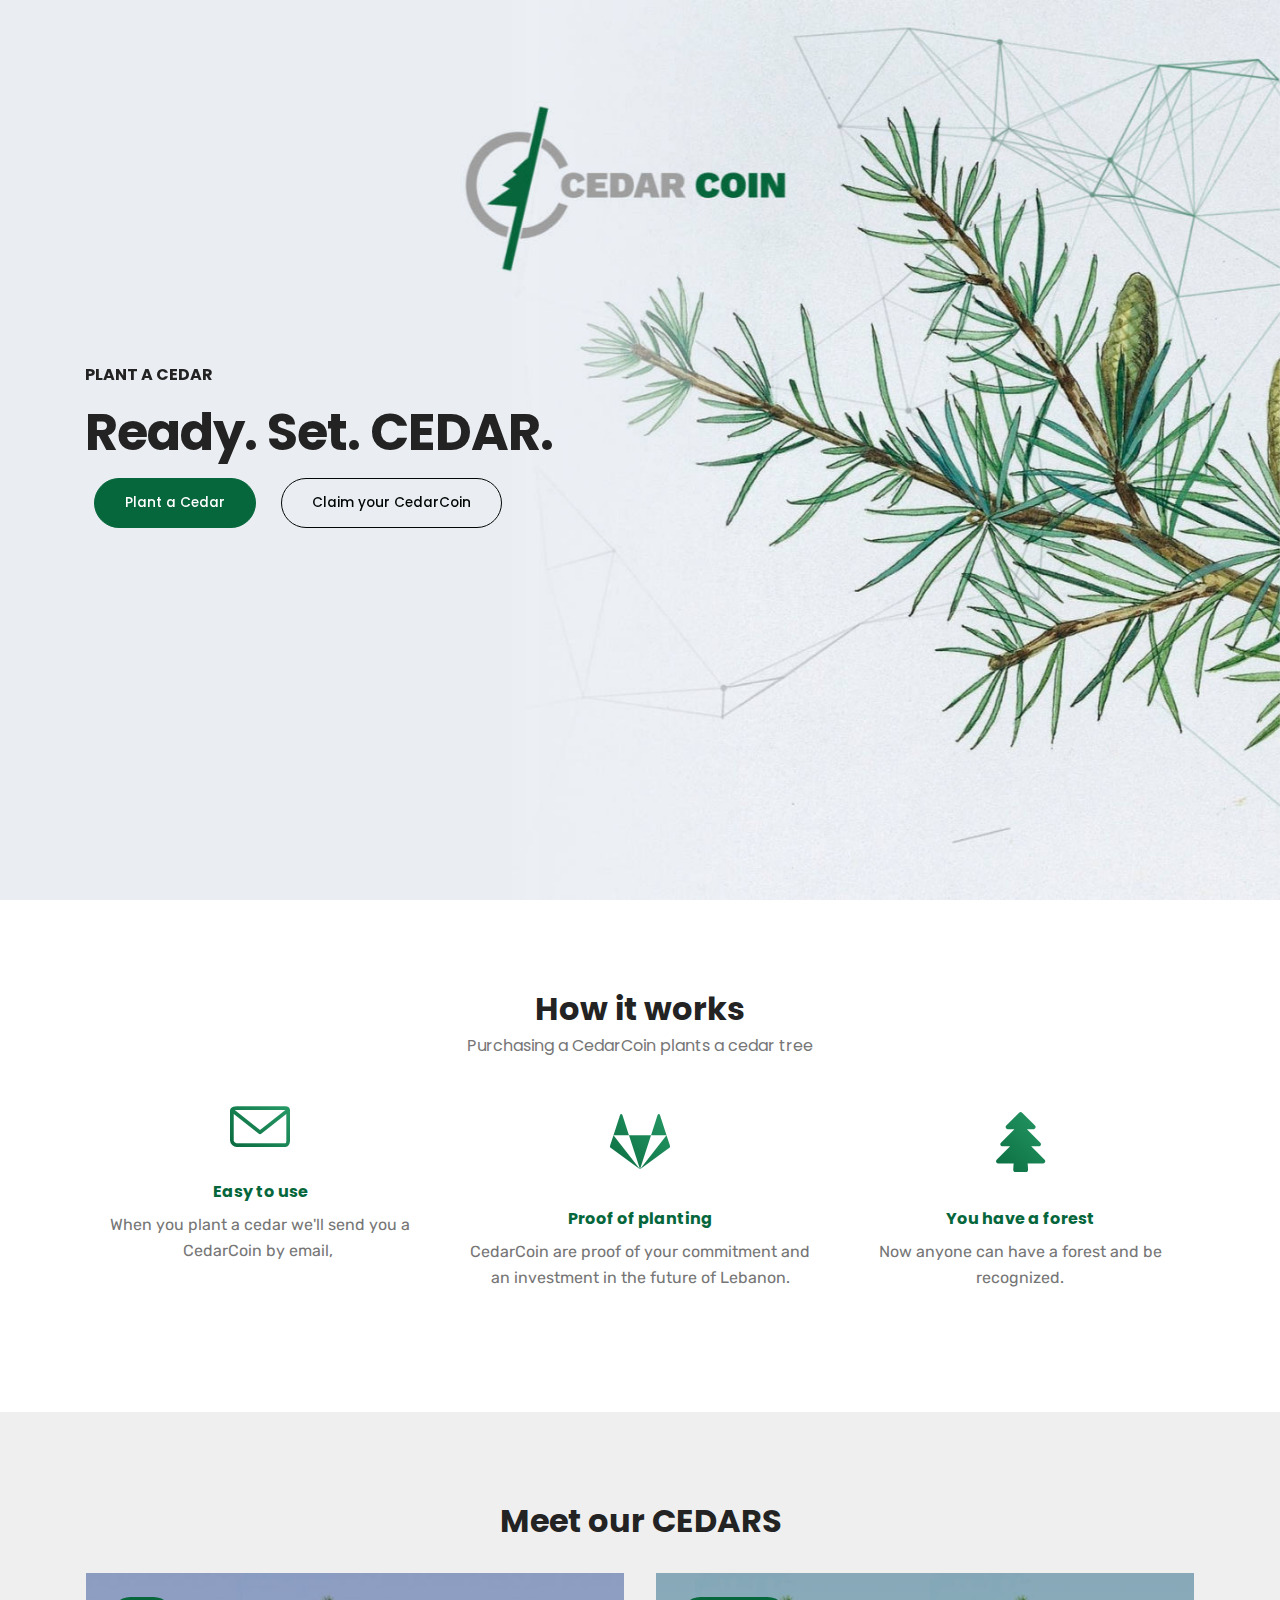
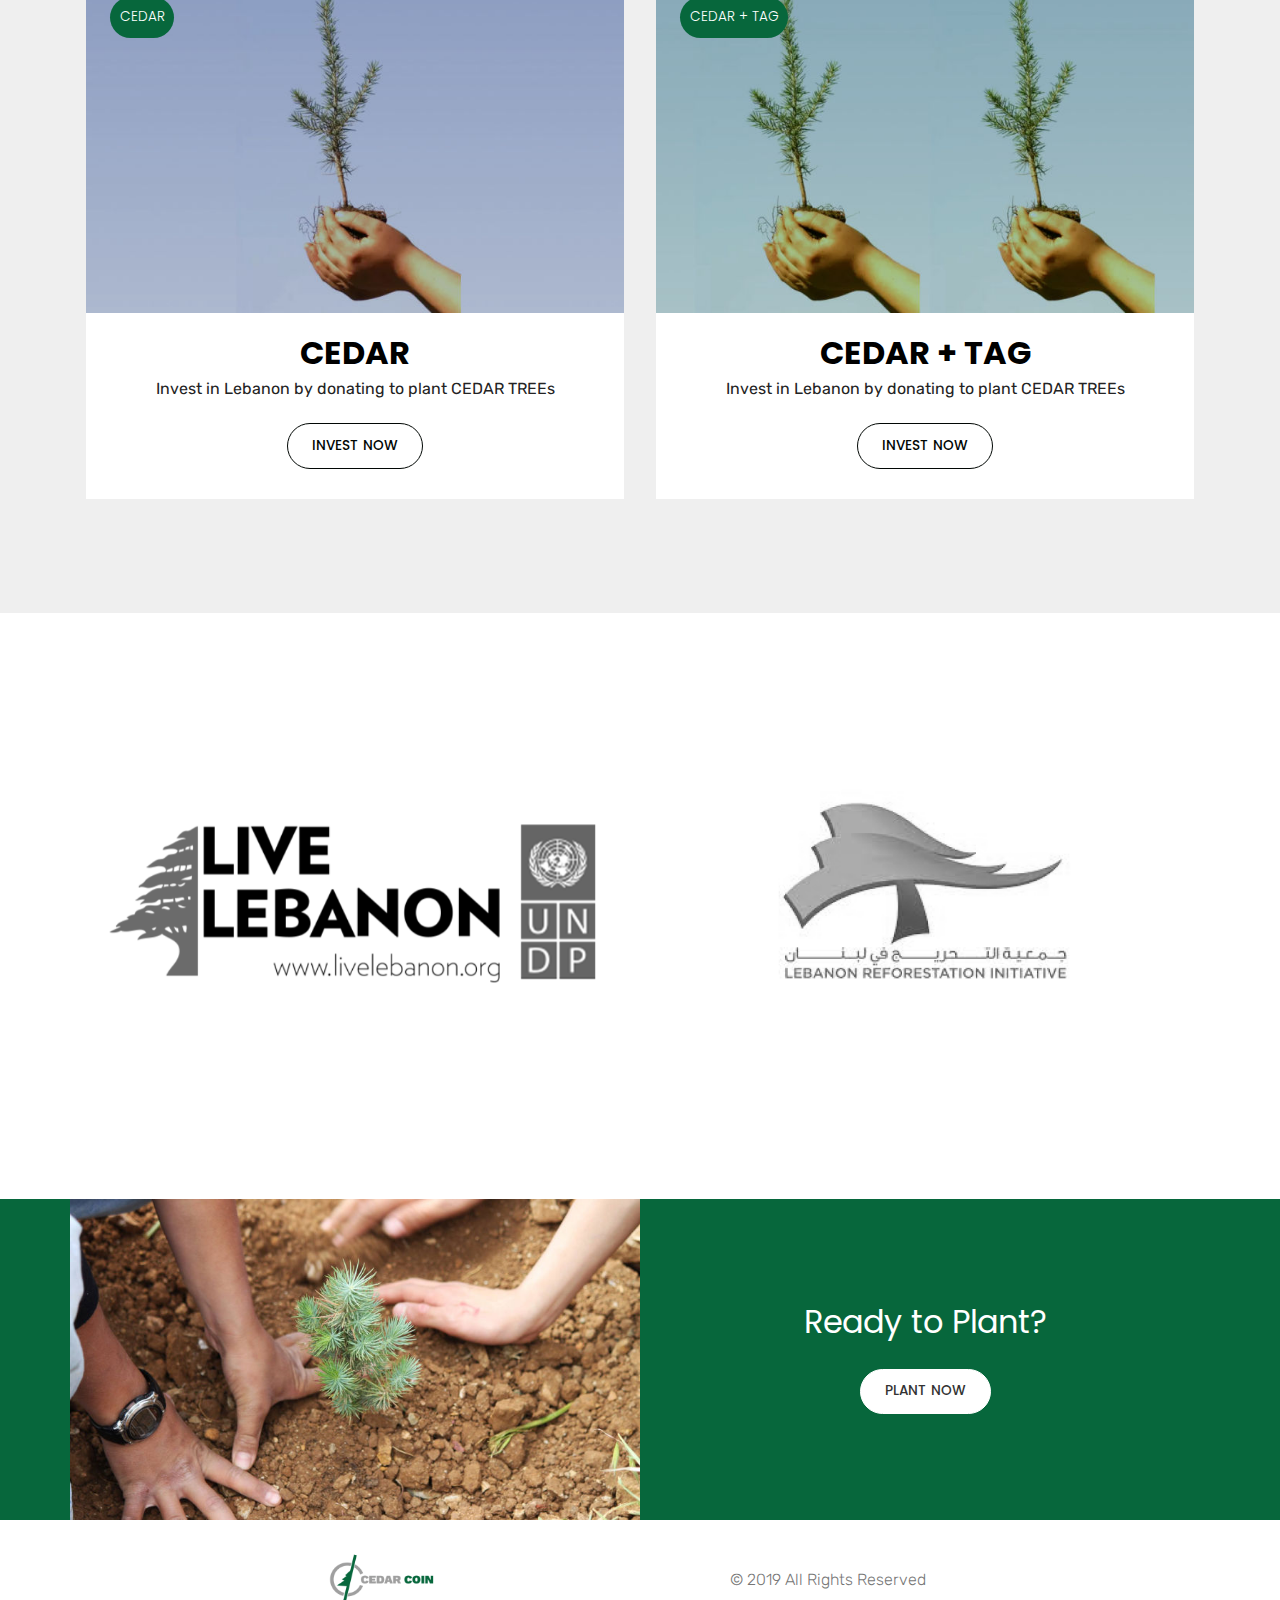
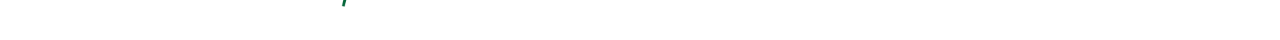
==== commit 91cd8b7f: "added claim page" ====
--- a/index.html
+++ b/index.html
@@ -7,7 +7,7 @@
   <meta name="generator" content="Mobirise v4.10.5, mobirise.com">
   <meta name="viewport" content="width=device-width, initial-scale=1, minimum-scale=1">
   <link rel="shortcut icon" href="assets/images/logo-alt-128x128.png" type="image/x-icon">
-  <meta name="description" content="">
+  <meta name="description" content="Reference design for CedarCoin">
   
   <title>CedarCoin - Reference Design</title>
   <link rel="stylesheet" href="assets/web/assets/mobirise-icons/mobirise-icons.css">
@@ -21,7 +21,9 @@
   <link rel="stylesheet" href="assets/mobirise/css/mbr-additional.css" type="text/css">
   
   
-  
+  <meta charset="UTF-8">
+<meta name="google" content="notranslate">
+<meta http-equiv="Content-Language" content="en">
 </head>
 <body>
   <section class="header5 cid-rwwLJBx4LJ mbr-fullscreen mbr-parallax-background" id="header5-0">
@@ -36,7 +38,7 @@
                     <h4 class="mbr-section-subtitle mbr-fonts-style align-left pb-2 display-5"><strong>PLANT A CEDAR</strong></h4>
                     <h1 class="mbr-section-title mbr-white mbr-fonts-style align-left mbr-bold display-1"><strong>Ready. Set. CEDAR.</strong></h1>
                     
-                    <div class="mbr-section-btn align-left"><a class="btn btn-lg btn-secondary display-4">Plant a Cedar</a> <a class="btn btn-lg btn-secondary-outline display-4">Redeem a CedarCoin</a></div>
+                    <div class="mbr-section-btn align-left"><a class="btn btn-lg btn-secondary display-4">Plant a Cedar</a> <a class="btn btn-lg btn-secondary-outline display-4" href="redeem.html">Claim your CedarCoin</a></div>
                 </div>
             </div>
         </div>
@@ -226,8 +228,7 @@
                 </a>
             </div>
             <div class="col-sm-12 col-lg-4 mbr-text mbr-fonts-style mbr-light display-7">
-                © 2019 All Rights Reserved Terms of Use and Privacy Policy
-            </div>
+                © 2019 All Rights Reserved&nbsp;<br></div>
             
         </div>
     </div>
--- a/assets/mobirise/css/mbr-additional.css
+++ b/assets/mobirise/css/mbr-additional.css
@@ -1131,105 +1131,14 @@
   background-color: #ffffff;
   opacity: 0.4;
 }
-.cid-rwxHndiRht {
-  background: #ffffff;
-  padding-top: 45px;
-  padding-bottom: 0px;
-}
-.cid-rwxHndiRht .container-fluid {
-  padding: 0 3rem;
-}
-.cid-rwxHndiRht .image-block {
-  position: relative;
-  margin: auto;
-}
-.cid-rwxHndiRht .image-block img {
-  width: 100%;
-}
-.cid-rwxHndiRht .image-block .img-caption {
-  width: 100%;
-  padding: 1rem 1rem;
-  position: absolute;
-  left: 0;
-  bottom: 0;
-}
-.cid-rwxHndiRht .image-block .img-caption p {
-  margin-bottom: 0;
-}
-.cid-rwxHndiRht .mbr-text {
-  position: relative;
-}
-@media (max-width: 767px) {
-  .cid-rwxHndiRht .container-fluid {
-    padding: 0 1rem;
-  }
-}
-.cid-rwxHs18Dh6 {
-  padding-top: 60px;
-  padding-bottom: 60px;
+.cid-rwJik9Jrbh {
+  padding-top: 30px;
+  padding-bottom: 30px;
   background-color: #ffffff;
 }
-.cid-rwxHs18Dh6 .header-text {
-  display: flex;
-  -webkit-align-items: center;
-  align-items: center;
-  color: #232323;
-}
-.cid-rwxHs18Dh6 .accordion-content {
-  -webkit-flex-basis: 100%;
-  flex-basis: 100%;
-}
-.cid-rwxHs18Dh6 .mbr-section-subtitle {
-  color: #767676;
-}
-.cid-rwxHs18Dh6 .panel-group {
-  width: 100%;
-}
-.cid-rwxHs18Dh6 .panel-text {
-  color: #767676;
-}
-.cid-rwxHs18Dh6 .card {
-  border-radius: 0px;
-  margin-bottom: .5rem;
-}
-.cid-rwxHs18Dh6 .card .card-header {
-  border-radius: 0px;
-  border: 0px;
-  padding: 0;
-}
-.cid-rwxHs18Dh6 .card .card-header a.panel-title {
-  -webkit-justify-content: space-between;
-  justify-content: space-between;
-  transition: all .3s;
-  background-color: #f6f6f6;
-  margin-bottom: 0;
-  font-style: normal;
-  font-weight: 500;
-  display: flex;
-  -webkit-align-items: center;
-  align-items: center;
-  text-decoration: none !important;
-  margin-top: -1px;
-  line-height: normal;
-}
-.cid-rwxHs18Dh6 .card .card-header a.panel-title:hover {
-  opacity: 0.5;
-}
-.cid-rwxHs18Dh6 .card .card-header a.panel-title:focus {
-  text-decoration: none !important;
-}
-.cid-rwxHs18Dh6 .card .card-header a.panel-title .sign {
-  padding-right: 1rem;
-}
-.cid-rwxHs18Dh6 .card .card-header a.panel-title h4 {
-  padding: 1rem 1rem;
-  margin-bottom: 0;
-}
-.cid-rwxHs18Dh6 .card .panel-body {
-  background: #ffffff;
-}
-.cid-rwxHs18Dh6 .sign {
-  color: #232323;
+.cid-rwJik9Jrbh .media-container-row {
+  -webkit-flex-wrap: wrap;
+  flex-wrap: wrap;
 }
 .cid-rwEZ9MdXK6 {
   background: #ffffff;
@@ -1392,3 +1301,62 @@
     margin-bottom: 1.5rem;
   }
 }
+.cid-rwxHndiRht {
+  background: #ffffff;
+  padding-top: 45px;
+  padding-bottom: 0px;
+}
+.cid-rwxHndiRht .container-fluid {
+  padding: 0 3rem;
+}
+.cid-rwxHndiRht .image-block {
+  position: relative;
+  margin: auto;
+}
+.cid-rwxHndiRht .image-block img {
+  width: 100%;
+}
+.cid-rwxHndiRht .image-block .img-caption {
+  width: 100%;
+  padding: 1rem 1rem;
+  position: absolute;
+  left: 0;
+  bottom: 0;
+}
+.cid-rwxHndiRht .image-block .img-caption p {
+  margin-bottom: 0;
+}
+.cid-rwxHndiRht .mbr-text {
+  position: relative;
+}
+@media (max-width: 767px) {
+  .cid-rwxHndiRht .container-fluid {
+    padding: 0 1rem;
+  }
+}
+.cid-rwFetTysLt {
+  padding-top: 30px;
+  padding-bottom: 0px;
+  background-color: #ffffff;
+}
+.cid-rwFetTysLt .mbr-section-subtitle {
+  color: #767676;
+}
+.cid-rwJhcYBPF0 {
+  padding-top: 75px;
+  padding-bottom: 75px;
+  background-color: #ffffff;
+}
+.cid-rwJhcYBPF0 .mbr-overlay {
+  background-color: #ffffff;
+  opacity: 0.4;
+}
+.cid-rwJhN6MHrz {
+  padding-top: 30px;
+  padding-bottom: 30px;
+  background-color: #ffffff;
+}
+.cid-rwJhN6MHrz .media-container-row {
+  -webkit-flex-wrap: wrap;
+  flex-wrap: wrap;
+}
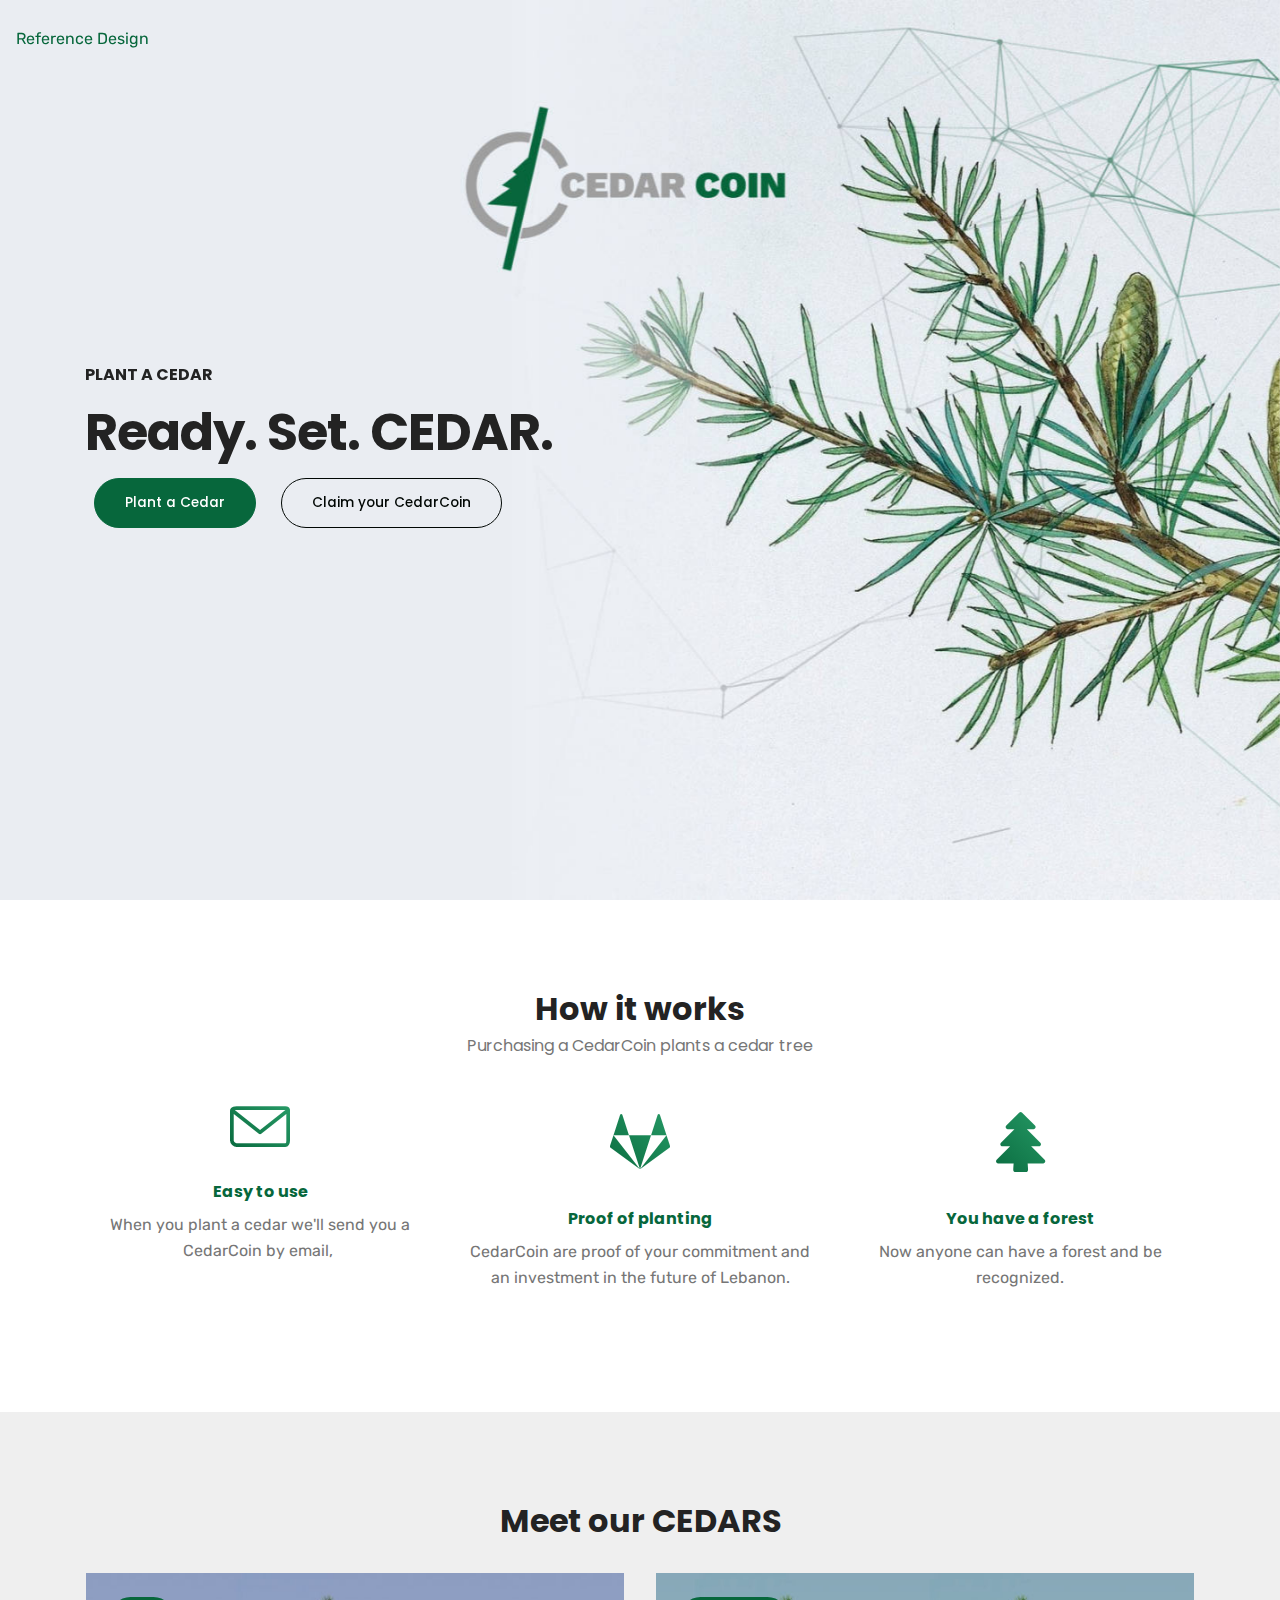
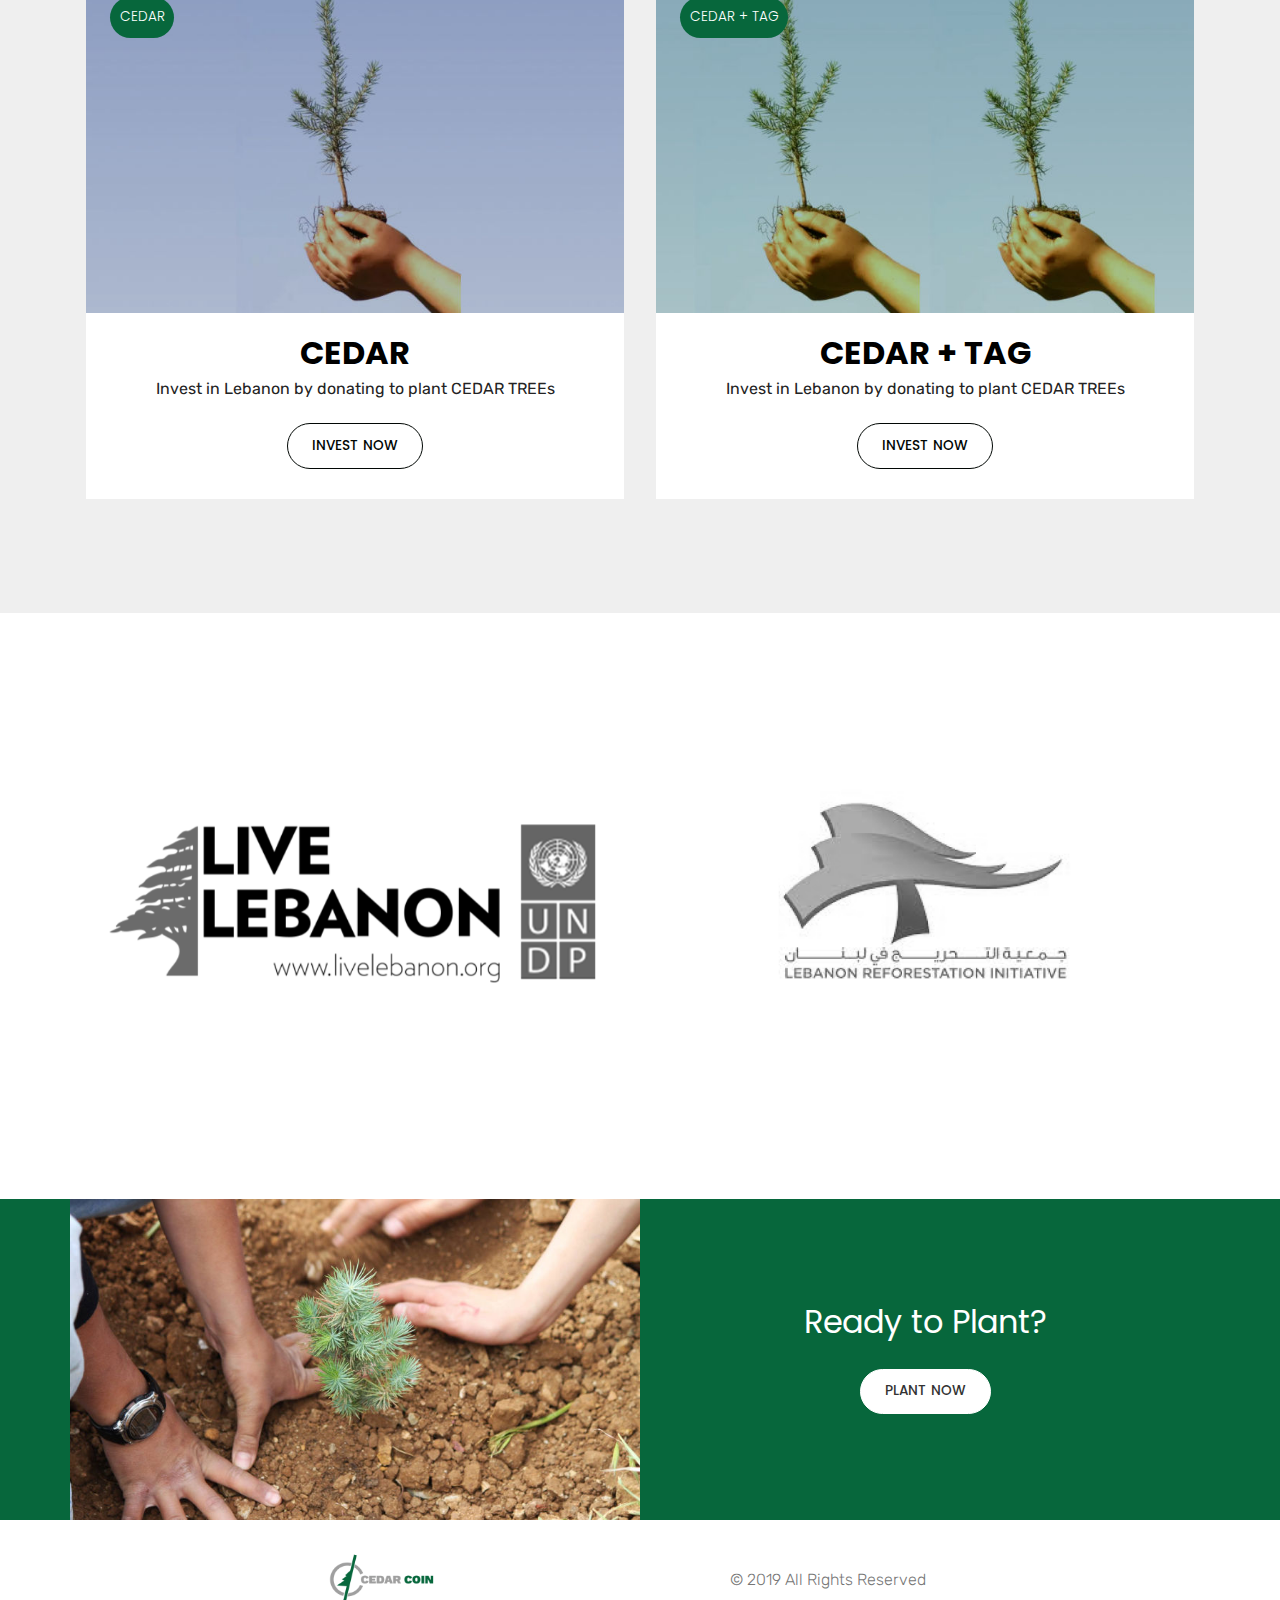
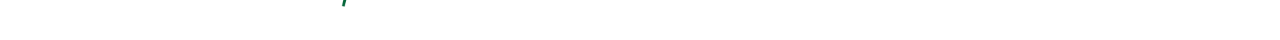
==== commit ab4c567e: "added reference design disclaimer to header" ====
--- a/index.html
+++ b/index.html
@@ -10,12 +10,13 @@
   <meta name="description" content="Reference design for CedarCoin">
   
   <title>CedarCoin - Reference Design</title>
+  <link rel="stylesheet" href="assets/simple-line-icons/simple-line-icons.css">
+  <link rel="stylesheet" href="assets/font-awesome/css/font-awesome.css">
   <link rel="stylesheet" href="assets/web/assets/mobirise-icons/mobirise-icons.css">
-  <link rel="stylesheet" href="assets/font-awesome/css/font-awesome.css">
-  <link rel="stylesheet" href="assets/simple-line-icons/simple-line-icons.css">
   <link rel="stylesheet" href="assets/bootstrap/css/bootstrap.min.css">
   <link rel="stylesheet" href="assets/bootstrap/css/bootstrap-grid.min.css">
   <link rel="stylesheet" href="assets/bootstrap/css/bootstrap-reboot.min.css">
+  <link rel="stylesheet" href="assets/dropdown/css/style.css">
   <link rel="stylesheet" href="assets/socicon/css/styles.css">
   <link rel="stylesheet" href="assets/theme/css/style.css">
   <link rel="stylesheet" href="assets/mobirise/css/mbr-additional.css" type="text/css">
@@ -26,7 +27,43 @@
 <meta http-equiv="Content-Language" content="en">
 </head>
 <body>
-  <section class="header5 cid-rwwLJBx4LJ mbr-fullscreen mbr-parallax-background" id="header5-0">
+  <section class="menu cid-rwJmnlFb3s" once="menu" id="menu3-9">
+
+    
+    
+
+    <nav class="navbar navbar-dropdown navbar-expand-lg">
+        <div class="navbar-brand">
+            
+            <span class="navbar-caption-wrap"><a class="navbar-caption text-primary display-7" href="index.html">
+                    Reference Design</a></span>
+        </div>
+        
+      <div class="collapse navbar-collapse" id="navbarSupportedContent">
+            <ul class="navbar-nav nav-dropdown nav-right" data-app-modern-menu="true">
+                <li class="nav-item">
+                    <a class="nav-link link text-white display-4" href="https://mobirise.com">
+                        Home
+                    </a>
+                </li>
+                <li class="nav-item">
+                    <a class="nav-link link text-white display-4" href="https://mobirise.com">
+                        Services
+                    </a>
+                </li>
+                <li class="nav-item">
+                    <a class="nav-link link text-white display-4" href="https://mobirise.com">
+                        About Us
+                    </a>
+                </li>
+            </ul>
+            
+            
+      </div>
+    </nav>
+</section>
+
+<section class="header5 cid-rwwLJBx4LJ mbr-fullscreen mbr-parallax-background" id="header5-0">
 
     
 
@@ -239,7 +276,10 @@
   <script src="assets/popper/popper.min.js"></script>
   <script src="assets/bootstrap/js/bootstrap.min.js"></script>
   <script src="assets/smoothscroll/smooth-scroll.js"></script>
+  <script src="assets/dropdown/js/nav-dropdown.js"></script>
+  <script src="assets/dropdown/js/navbar-dropdown.js"></script>
   <script src="assets/parallax/jarallax.min.js"></script>
+  <script src="assets/touchswipe/jquery.touch-swipe.min.js"></script>
   <script src="assets/theme/js/script.js"></script>
   
   
--- a/assets/dropdown/css/style.css
+++ b/assets/dropdown/css/style.css
@@ -0,0 +1,266 @@
+.navbar-dropdown {
+  left: 0;
+  padding: 0;
+  position: absolute;
+  right: 0;
+  top: 0;
+  transition: all 0.45s ease;
+  z-index: 1030;
+  background: #282828; }
+  .navbar-dropdown .navbar-logo {
+    margin-right: 0.8rem;
+    transition: margin 0.3s ease-in-out;
+    vertical-align: middle; }
+    .navbar-dropdown .navbar-logo img {
+      height: 3.125rem;
+      transition: all 0.3s ease-in-out; }
+    .navbar-dropdown .navbar-logo.mbr-iconfont {
+      font-size: 3.125rem;
+      line-height: 3.125rem; }
+  .navbar-dropdown .navbar-caption {
+    font-weight: 700;
+    white-space: normal;
+    vertical-align: -4px;
+    line-height: 3.125rem !important; }
+    .navbar-dropdown .navbar-caption, .navbar-dropdown .navbar-caption:hover {
+      color: inherit;
+      text-decoration: none; }
+  .navbar-dropdown .mbr-iconfont + .navbar-caption {
+    vertical-align: -1px; }
+  .navbar-dropdown.navbar-fixed-top {
+    position: fixed; }
+  .navbar-dropdown .navbar-brand span {
+    vertical-align: -4px; }
+  .navbar-dropdown.bg-color.transparent {
+    background: none; }
+  .navbar-dropdown.navbar-short .navbar-brand {
+    padding: 0.625rem 0; }
+    .navbar-dropdown.navbar-short .navbar-brand span {
+      vertical-align: -1px; }
+  .navbar-dropdown.navbar-short .navbar-caption {
+    line-height: 2.375rem !important;
+    vertical-align: -2px; }
+  .navbar-dropdown.navbar-short .navbar-logo {
+    margin-right: 0.5rem; }
+    .navbar-dropdown.navbar-short .navbar-logo img {
+      height: 2.375rem; }
+    .navbar-dropdown.navbar-short .navbar-logo.mbr-iconfont {
+      font-size: 2.375rem;
+      line-height: 2.375rem; }
+  .navbar-dropdown.navbar-short .mbr-table-cell {
+    height: 3.625rem; }
+  .navbar-dropdown .navbar-close {
+    left: 0.6875rem;
+    position: fixed;
+    top: 0.75rem;
+    z-index: 1000; }
+  .navbar-dropdown .hamburger-icon {
+    content: "";
+    display: inline-block;
+    vertical-align: middle;
+    width: 16px;
+    -webkit-box-shadow: 0 -6px 0 1px #282828,0 0 0 1px #282828,0 6px 0 1px #282828;
+    -moz-box-shadow: 0 -6px 0 1px #282828,0 0 0 1px #282828,0 6px 0 1px #282828;
+    box-shadow: 0 -6px 0 1px #282828,0 0 0 1px #282828,0 6px 0 1px #282828; }
+
+.dropdown-menu .dropdown-toggle[data-toggle="dropdown-submenu"]::after {
+  border-bottom: 0.35em solid transparent;
+  border-left: 0.35em solid;
+  border-right: 0;
+  border-top: 0.35em solid transparent;
+  margin-left: 0.3rem; }
+
+.dropdown-menu .dropdown-item:focus {
+  outline: 0; }
+
+.nav-dropdown {
+  font-size: 0.75rem;
+  font-weight: 500;
+  height: auto !important; }
+  .nav-dropdown .nav-btn {
+    padding-left: 1rem; }
+  .nav-dropdown .link {
+    margin: .667em 1.667em;
+    font-weight: 500;
+    padding: 0;
+    transition: color .2s ease-in-out; }
+    .nav-dropdown .link.dropdown-toggle {
+      margin-right: 2.583em; }
+      .nav-dropdown .link.dropdown-toggle::after {
+        margin-left: .25rem;
+        border-top: 0.35em solid;
+        border-right: 0.35em solid transparent;
+        border-left: 0.35em solid transparent;
+        border-bottom: 0; }
+      .nav-dropdown .link.dropdown-toggle[aria-expanded="true"] {
+        margin: 0;
+        padding: 0.667em 3.263em  0.667em 1.667em; }
+  .nav-dropdown .link::after,
+  .nav-dropdown .dropdown-item::after {
+    color: inherit; }
+  .nav-dropdown .btn {
+    font-size: 0.75rem;
+    font-weight: 700;
+    letter-spacing: 0;
+    margin-bottom: 0;
+    padding-left: 1.25rem;
+    padding-right: 1.25rem; }
+  .nav-dropdown .dropdown-menu {
+    border-radius: 0;
+    border: 0;
+    left: 0;
+    margin: 0;
+    padding-bottom: 1.25rem;
+    padding-top: 1.25rem;
+    position: relative; }
+  .nav-dropdown .dropdown-submenu {
+    margin-left: 0.125rem;
+    top: 0; }
+  .nav-dropdown .dropdown-item {
+    font-size: 0.8125rem;
+    font-weight: 500;
+    line-height: 2;
+    padding: 0.3846em 4.615em 0.3846em 1.5385em;
+    position: relative;
+    transition: color .2s ease-in-out, background-color .2s ease-in-out; }
+    .nav-dropdown .dropdown-item::after {
+      margin-top: -0.3077em;
+      position: absolute;
+      right: 1.1538em;
+      top: 50%; }
+    .nav-dropdown .dropdown-item:focus, .nav-dropdown .dropdown-item:hover {
+      background: none; }
+
+@media (max-width: 767px) {
+  .nav-dropdown.navbar-toggleable-sm {
+    bottom: 0;
+    display: none;
+    left: 0;
+    overflow-x: hidden;
+    position: fixed;
+    top: 0;
+    transform: translateX(-100%);
+    -ms-transform: translateX(-100%);
+    -webkit-transform: translateX(-100%);
+    width: 18.75rem;
+    z-index: 999; } }
+.nav-dropdown.navbar-toggleable-xl {
+  bottom: 0;
+  display: none;
+  left: 0;
+  overflow-x: hidden;
+  position: fixed;
+  top: 0;
+  transform: translateX(-100%);
+  -ms-transform: translateX(-100%);
+  -webkit-transform: translateX(-100%);
+  width: 18.75rem;
+  z-index: 999; }
+
+.nav-dropdown-sm {
+  display: block !important;
+  overflow-x: hidden;
+  overflow: auto;
+  padding-top: 3.875rem; }
+  .nav-dropdown-sm::after {
+    content: "";
+    display: block;
+    height: 3rem;
+    width: 100%; }
+  .nav-dropdown-sm.collapse.in ~ .navbar-close {
+    display: block !important; }
+  .nav-dropdown-sm.collapsing, .nav-dropdown-sm.collapse.in {
+    transform: translateX(0);
+    -ms-transform: translateX(0);
+    -webkit-transform: translateX(0);
+    transition: all 0.25s ease-out;
+    -webkit-transition: all 0.25s ease-out;
+    background: #282828; }
+  .nav-dropdown-sm.collapsing[aria-expanded="false"] {
+    transform: translateX(-100%);
+    -ms-transform: translateX(-100%);
+    -webkit-transform: translateX(-100%); }
+  .nav-dropdown-sm .nav-item {
+    display: block;
+    margin-left: 0 !important;
+    padding-left: 0; }
+  .nav-dropdown-sm .link,
+  .nav-dropdown-sm .dropdown-item {
+    border-top: 1px dotted rgba(255, 255, 255, 0.1);
+    font-size: 0.8125rem;
+    line-height: 1.6;
+    margin: 0 !important;
+    padding: 0.875rem 2.4rem 0.875rem 1.5625rem !important;
+    position: relative;
+    white-space: normal; }
+    .nav-dropdown-sm .link:focus, .nav-dropdown-sm .link:hover,
+    .nav-dropdown-sm .dropdown-item:focus,
+    .nav-dropdown-sm .dropdown-item:hover {
+      background: rgba(0, 0, 0, 0.2) !important;
+      color: #c0a375; }
+  .nav-dropdown-sm .nav-btn {
+    position: relative;
+    padding: 1.5625rem 1.5625rem 0 1.5625rem; }
+    .nav-dropdown-sm .nav-btn::before {
+      border-top: 1px dotted rgba(255, 255, 255, 0.1);
+      content: "";
+      left: 0;
+      position: absolute;
+      top: 0;
+      width: 100%; }
+    .nav-dropdown-sm .nav-btn + .nav-btn {
+      padding-top: 0.625rem; }
+      .nav-dropdown-sm .nav-btn + .nav-btn::before {
+        display: none; }
+  .nav-dropdown-sm .btn {
+    padding: 0.625rem 0; }
+  .nav-dropdown-sm .dropdown-toggle[data-toggle="dropdown-submenu"]::after {
+    margin-left: .25rem;
+    border-top: 0.35em solid;
+    border-right: 0.35em solid transparent;
+    border-left: 0.35em solid transparent;
+    border-bottom: 0; }
+  .nav-dropdown-sm .dropdown-toggle[data-toggle="dropdown-submenu"][aria-expanded="true"]::after {
+    border-top: 0;
+    border-right: 0.35em solid transparent;
+    border-left: 0.35em solid transparent;
+    border-bottom: 0.35em solid; }
+  .nav-dropdown-sm .dropdown-menu {
+    margin: 0;
+    padding: 0;
+    position: relative;
+    top: 0;
+    left: 0;
+    width: 100%;
+    border: 0;
+    float: none;
+    border-radius: 0;
+    background: none; }
+  .nav-dropdown-sm .dropdown-submenu {
+    left: 100%;
+    margin-left: 0.125rem;
+    margin-top: -1.25rem;
+    top: 0; }
+
+.navbar-toggleable-sm .nav-dropdown .dropdown-menu {
+  position: absolute; }
+
+.navbar-toggleable-sm .nav-dropdown .dropdown-submenu {
+  left: 100%;
+  margin-left: 0.125rem;
+  margin-top: -1.25rem;
+  top: 0; }
+
+.navbar-toggleable-sm.opened .nav-dropdown .dropdown-menu {
+  position: relative; }
+
+.navbar-toggleable-sm.opened .nav-dropdown .dropdown-submenu {
+  left: 0;
+  margin-left: 00rem;
+  margin-top: 0rem;
+  top: 0; }
+
+.is-builder .nav-dropdown.collapsing {
+  transition: none !important; }
+
+/*# sourceMappingURL=style.css.map */
--- a/assets/mobirise/css/mbr-additional.css
+++ b/assets/mobirise/css/mbr-additional.css
@@ -851,6 +851,365 @@
   background: #07673c !important;
   box-shadow: none !important;
 }
+.cid-rwJmnlFb3s .dropdown-item:before {
+  font-family: MobiriseIcons !important;
+  content: '\e966';
+  display: inline-block;
+  width: 0;
+  position: absolute;
+  left: 1rem;
+  top: 0.5rem;
+  margin-right: 0.5rem;
+  line-height: 1;
+  font-size: inherit;
+  vertical-align: middle;
+  text-align: center;
+  overflow: hidden;
+  -webkit-transform: scale(0, 1);
+  transform: scale(0, 1);
+  -webkit-transition: all 0.25s ease-in-out;
+  -moz-transition: all 0.25s ease-in-out;
+  transition: all 0.25s ease-in-out;
+}
+.cid-rwJmnlFb3s .nav-item,
+.cid-rwJmnlFb3s .nav-link,
+.cid-rwJmnlFb3s .navbar-caption {
+  font-weight: normal;
+}
+.cid-rwJmnlFb3s .nav-item:focus,
+.cid-rwJmnlFb3s .nav-link:focus {
+  outline: none;
+}
+@media (min-width: 992px) {
+  .cid-rwJmnlFb3s .dropdown-item:hover:before {
+    -webkit-transform: scale(1, 1);
+    transform: scale(1, 1);
+    width: 16px;
+  }
+}
+.cid-rwJmnlFb3s .dropdown .dropdown-menu .dropdown-item {
+  width: auto;
+  -webkit-transition: all 0.5s ease-in-out;
+  -moz-transition: all 0.5s ease-in-out;
+  transition: all 0.5s ease-in-out;
+}
+.cid-rwJmnlFb3s .dropdown .dropdown-menu .dropdown-item::after {
+  right: 0.5rem;
+}
+.cid-rwJmnlFb3s .dropdown .dropdown-menu .dropdown-item:hover {
+  padding-right: 2.5385em;
+  padding-left: 3.5385em;
+}
+.cid-rwJmnlFb3s .dropdown .dropdown-menu .dropdown-item:hover .soc-item .mbr-iconfont:before {
+  -webkit-transform: scale(0, 1);
+  transform: scale(0, 1);
+}
+.cid-rwJmnlFb3s .dropdown .dropdown-menu .dropdown-item .soc-item .mbr-iconfont {
+  margin-left: -1.8rem;
+  padding-right: 1rem;
+  font-size: inherit;
+}
+.cid-rwJmnlFb3s .dropdown .dropdown-menu .dropdown-item .soc-item .mbr-iconfont:before {
+  display: inline-block;
+  -webkit-transform: scale(1, 1);
+  transform: scale(1, 1);
+  -webkit-transition: all 0.25s ease-in-out;
+  -moz-transition: all 0.25s ease-in-out;
+  transition: all 0.25s ease-in-out;
+}
+.cid-rwJmnlFb3s .collapsed .dropdown-menu .dropdown-item:before {
+  display: none;
+}
+.cid-rwJmnlFb3s .collapsed .dropdown .dropdown-menu .dropdown-item {
+  padding: 0.235em 1.5em 0.235em 1.5em !important;
+  transition: none;
+  margin: 0 !important;
+}
+.cid-rwJmnlFb3s .navbar {
+  min-height: 77px;
+  transition: all .3s;
+  background: #232323;
+  background: none;
+}
+.cid-rwJmnlFb3s .navbar.opened {
+  transition: all .3s;
+  background: #232323 !important;
+}
+.cid-rwJmnlFb3s .navbar .dropdown-item {
+  padding: .235rem 1.5rem;
+}
+.cid-rwJmnlFb3s .navbar .navbar-collapse {
+  -webkit-justify-content: flex-end;
+  justify-content: flex-end;
+  z-index: 1;
+  display: none !important;
+}
+.cid-rwJmnlFb3s .navbar.collapsed .nav-item .nav-link::before {
+  display: none;
+}
+.cid-rwJmnlFb3s .navbar.collapsed.opened .dropdown-menu {
+  top: 0;
+}
+.cid-rwJmnlFb3s .navbar.collapsed .dropdown-menu {
+  background: transparent !important;
+}
+.cid-rwJmnlFb3s .navbar.collapsed .dropdown-menu .dropdown-submenu {
+  left: 0 !important;
+}
+.cid-rwJmnlFb3s .navbar.collapsed .dropdown-menu .dropdown-item:after {
+  right: auto;
+}
+.cid-rwJmnlFb3s .navbar.collapsed .dropdown-menu .dropdown-toggle[data-toggle="dropdown-submenu"]:after {
+  margin-left: .25rem;
+  border-top: 0.35em solid;
+  border-right: 0.35em solid transparent;
+  border-left: 0.35em solid transparent;
+  border-bottom: 0;
+  top: 55%;
+}
+.cid-rwJmnlFb3s .navbar.collapsed ul.navbar-nav li {
+  margin: auto;
+}
+.cid-rwJmnlFb3s .navbar.collapsed .dropdown-menu .dropdown-item {
+  padding: .25rem 1.5rem;
+  text-align: center;
+}
+.cid-rwJmnlFb3s .navbar.collapsed .icons-menu {
+  padding-left: 0;
+  padding-top: .5rem;
+  padding-bottom: .5rem;
+}
+@media (max-width: 991px) {
+  .cid-rwJmnlFb3s .navbar .nav-item .nav-link::before {
+    display: none;
+  }
+  .cid-rwJmnlFb3s .navbar.opened .dropdown-menu {
+    top: 0;
+  }
+  .cid-rwJmnlFb3s .navbar .dropdown-menu {
+    background: transparent !important;
+  }
+  .cid-rwJmnlFb3s .navbar .dropdown-menu .dropdown-submenu {
+    left: 0 !important;
+  }
+  .cid-rwJmnlFb3s .navbar .dropdown-menu .dropdown-item:after {
+    right: auto;
+  }
+  .cid-rwJmnlFb3s .navbar .dropdown-menu .dropdown-toggle[data-toggle="dropdown-submenu"]:after {
+    margin-left: .25rem;
+    border-top: 0.35em solid;
+    border-right: 0.35em solid transparent;
+    border-left: 0.35em solid transparent;
+    border-bottom: 0;
+    top: 55%;
+  }
+  .cid-rwJmnlFb3s .navbar .navbar-logo img {
+    height: 3.8rem !important;
+  }
+  .cid-rwJmnlFb3s .navbar ul.navbar-nav li {
+    margin: auto;
+  }
+  .cid-rwJmnlFb3s .navbar .dropdown-menu .dropdown-item {
+    padding: .25rem 1.5rem !important;
+    text-align: center;
+  }
+  .cid-rwJmnlFb3s .navbar .navbar-brand {
+    -webkit-flex-shrink: initial;
+    flex-shrink: initial;
+    -webkit-flex-basis: auto;
+    flex-basis: auto;
+    word-break: break-word;
+  }
+  .cid-rwJmnlFb3s .navbar .navbar-toggler {
+    -webkit-flex-basis: auto;
+    flex-basis: auto;
+  }
+  .cid-rwJmnlFb3s .navbar .icons-menu {
+    padding-left: 0;
+    padding-top: .5rem;
+    padding-bottom: .5rem;
+  }
+}
+.cid-rwJmnlFb3s .navbar.navbar-short {
+  background: #232323 !important;
+  min-height: 60px;
+}
+.cid-rwJmnlFb3s .navbar.navbar-short .navbar-logo img {
+  height: 3rem !important;
+}
+.cid-rwJmnlFb3s .navbar.navbar-short .navbar-brand {
+  padding: 0;
+}
+.cid-rwJmnlFb3s .navbar-brand {
+  -webkit-flex-shrink: 0;
+  flex-shrink: 0;
+  -webkit-align-items: center;
+  align-items: center;
+  margin-right: 0;
+  padding: 0;
+  transition: all .3s;
+  word-break: break-word;
+  z-index: 1;
+}
+.cid-rwJmnlFb3s .navbar-brand .navbar-caption {
+  line-height: inherit !important;
+}
+.cid-rwJmnlFb3s .navbar-brand .navbar-logo a {
+  outline: none;
+}
+.cid-rwJmnlFb3s .dropdown-item.active,
+.cid-rwJmnlFb3s .dropdown-item:active {
+  background-color: transparent;
+}
+.cid-rwJmnlFb3s .navbar-expand-lg .navbar-nav .nav-link {
+  padding: 0;
+}
+.cid-rwJmnlFb3s .nav-dropdown .link.dropdown-toggle {
+  margin-right: 1.667em;
+}
+.cid-rwJmnlFb3s .nav-dropdown .link.dropdown-toggle[aria-expanded="true"] {
+  margin-right: 0;
+  padding: 0.667em 1.667em;
+}
+.cid-rwJmnlFb3s .navbar.navbar-expand-lg .dropdown .dropdown-menu {
+  background: #232323;
+}
+.cid-rwJmnlFb3s .navbar.navbar-expand-lg .dropdown .dropdown-menu .dropdown-submenu {
+  margin: 0;
+  left: 100%;
+}
+.cid-rwJmnlFb3s .navbar .dropdown.open > .dropdown-menu {
+  display: block;
+}
+.cid-rwJmnlFb3s ul.navbar-nav {
+  -webkit-flex-wrap: wrap;
+  flex-wrap: wrap;
+}
+.cid-rwJmnlFb3s .navbar-buttons {
+  text-align: center;
+}
+.cid-rwJmnlFb3s button.navbar-toggler {
+  outline: none;
+  width: 31px;
+  height: 20px;
+  cursor: pointer;
+  transition: all .2s;
+  position: relative;
+  -webkit-align-self: center;
+  align-self: center;
+}
+.cid-rwJmnlFb3s button.navbar-toggler .hamburger span {
+  position: absolute;
+  right: 0;
+  width: 30px;
+  height: 2px;
+  border-right: 5px;
+  background-color: #ffffff;
+}
+.cid-rwJmnlFb3s button.navbar-toggler .hamburger span:nth-child(1) {
+  top: 0;
+  transition: all .2s;
+}
+.cid-rwJmnlFb3s button.navbar-toggler .hamburger span:nth-child(2) {
+  top: 8px;
+  transition: all .15s;
+}
+.cid-rwJmnlFb3s button.navbar-toggler .hamburger span:nth-child(3) {
+  top: 8px;
+  transition: all .15s;
+}
+.cid-rwJmnlFb3s button.navbar-toggler .hamburger span:nth-child(4) {
+  top: 16px;
+  transition: all .2s;
+}
+.cid-rwJmnlFb3s nav.opened .hamburger span:nth-child(1) {
+  top: 8px;
+  width: 0;
+  opacity: 0;
+  right: 50%;
+  transition: all .2s;
+}
+.cid-rwJmnlFb3s nav.opened .hamburger span:nth-child(2) {
+  -webkit-transform: rotate(45deg);
+  transform: rotate(45deg);
+  transition: all .25s;
+}
+.cid-rwJmnlFb3s nav.opened .hamburger span:nth-child(3) {
+  -webkit-transform: rotate(-45deg);
+  transform: rotate(-45deg);
+  transition: all .25s;
+}
+.cid-rwJmnlFb3s nav.opened .hamburger span:nth-child(4) {
+  top: 8px;
+  width: 0;
+  opacity: 0;
+  right: 50%;
+  transition: all .2s;
+}
+.cid-rwJmnlFb3s .navbar-dropdown {
+  padding: .5rem 1rem;
+}
+.cid-rwJmnlFb3s a.nav-link {
+  -webkit-justify-content: center;
+  justify-content: center;
+  display: flex;
+  -webkit-align-items: center;
+  align-items: center;
+}
+.cid-rwJmnlFb3s .soc-item .mbr-iconfont {
+  font-size: 1rem;
+  color: #ffffff;
+  display: inline-flex;
+}
+.cid-rwJmnlFb3s .soc-item .mbr-iconfont:before {
+  padding: .5rem;
+  border: 1px solid;
+  border-radius: 100px;
+}
+.cid-rwJmnlFb3s .soc-item {
+  margin: .5rem .3rem;
+}
+.cid-rwJmnlFb3s .icons-menu {
+  -webkit-flex-wrap: wrap;
+  flex-wrap: wrap;
+  display: flex;
+  -webkit-justify-content: center;
+  justify-content: center;
+  padding-left: 1rem;
+  text-align: center;
+  -webkit-align-items: center;
+  align-items: center;
+}
+.cid-rwJmnlFb3s a.nav-link,
+.cid-rwJmnlFb3s a.dropdown-item {
+  display: flex;
+  align-items: center;
+}
+.cid-rwJmnlFb3s a.nav-link .mbr-iconfont-btn,
+.cid-rwJmnlFb3s a.dropdown-item .mbr-iconfont-btn {
+  margin-right: 10px;
+}
+.cid-rwJmnlFb3s a.nav-link:hover .mbr-iconfont-btn,
+.cid-rwJmnlFb3s a.dropdown-item:hover .mbr-iconfont-btn {
+  opacity: 0;
+  margin-left: -20px;
+}
+.cid-rwJmnlFb3s a.dropdown-item .mbr-iconfont-btn {
+  margin-top: -4px;
+}
+@media screen and (-ms-high-contrast: active), (-ms-high-contrast: none) {
+  .cid-rwJmnlFb3s .navbar {
+    height: 77px;
+  }
+  .cid-rwJmnlFb3s .navbar.opened {
+    height: auto;
+  }
+  .cid-rwJmnlFb3s .nav-item .nav-link:hover::before {
+    width: 175%;
+    max-width: calc(100% + 2rem);
+    left: -1rem;
+  }
+}
 .cid-rwwLJBx4LJ {
   background-image: url("../../../assets/images/background-2-2000x1005.jpg");
 }
@@ -1089,6 +1448,365 @@
     margin-bottom: 1.5rem;
   }
 }
+.cid-rwJlWZPeFk .dropdown-item:before {
+  font-family: MobiriseIcons !important;
+  content: '\e966';
+  display: inline-block;
+  width: 0;
+  position: absolute;
+  left: 1rem;
+  top: 0.5rem;
+  margin-right: 0.5rem;
+  line-height: 1;
+  font-size: inherit;
+  vertical-align: middle;
+  text-align: center;
+  overflow: hidden;
+  -webkit-transform: scale(0, 1);
+  transform: scale(0, 1);
+  -webkit-transition: all 0.25s ease-in-out;
+  -moz-transition: all 0.25s ease-in-out;
+  transition: all 0.25s ease-in-out;
+}
+.cid-rwJlWZPeFk .nav-item,
+.cid-rwJlWZPeFk .nav-link,
+.cid-rwJlWZPeFk .navbar-caption {
+  font-weight: normal;
+}
+.cid-rwJlWZPeFk .nav-item:focus,
+.cid-rwJlWZPeFk .nav-link:focus {
+  outline: none;
+}
+@media (min-width: 992px) {
+  .cid-rwJlWZPeFk .dropdown-item:hover:before {
+    -webkit-transform: scale(1, 1);
+    transform: scale(1, 1);
+    width: 16px;
+  }
+}
+.cid-rwJlWZPeFk .dropdown .dropdown-menu .dropdown-item {
+  width: auto;
+  -webkit-transition: all 0.5s ease-in-out;
+  -moz-transition: all 0.5s ease-in-out;
+  transition: all 0.5s ease-in-out;
+}
+.cid-rwJlWZPeFk .dropdown .dropdown-menu .dropdown-item::after {
+  right: 0.5rem;
+}
+.cid-rwJlWZPeFk .dropdown .dropdown-menu .dropdown-item:hover {
+  padding-right: 2.5385em;
+  padding-left: 3.5385em;
+}
+.cid-rwJlWZPeFk .dropdown .dropdown-menu .dropdown-item:hover .soc-item .mbr-iconfont:before {
+  -webkit-transform: scale(0, 1);
+  transform: scale(0, 1);
+}
+.cid-rwJlWZPeFk .dropdown .dropdown-menu .dropdown-item .soc-item .mbr-iconfont {
+  margin-left: -1.8rem;
+  padding-right: 1rem;
+  font-size: inherit;
+}
+.cid-rwJlWZPeFk .dropdown .dropdown-menu .dropdown-item .soc-item .mbr-iconfont:before {
+  display: inline-block;
+  -webkit-transform: scale(1, 1);
+  transform: scale(1, 1);
+  -webkit-transition: all 0.25s ease-in-out;
+  -moz-transition: all 0.25s ease-in-out;
+  transition: all 0.25s ease-in-out;
+}
+.cid-rwJlWZPeFk .collapsed .dropdown-menu .dropdown-item:before {
+  display: none;
+}
+.cid-rwJlWZPeFk .collapsed .dropdown .dropdown-menu .dropdown-item {
+  padding: 0.235em 1.5em 0.235em 1.5em !important;
+  transition: none;
+  margin: 0 !important;
+}
+.cid-rwJlWZPeFk .navbar {
+  min-height: 77px;
+  transition: all .3s;
+  background: #232323;
+  background: none;
+}
+.cid-rwJlWZPeFk .navbar.opened {
+  transition: all .3s;
+  background: #232323 !important;
+}
+.cid-rwJlWZPeFk .navbar .dropdown-item {
+  padding: .235rem 1.5rem;
+}
+.cid-rwJlWZPeFk .navbar .navbar-collapse {
+  -webkit-justify-content: flex-end;
+  justify-content: flex-end;
+  z-index: 1;
+  display: none !important;
+}
+.cid-rwJlWZPeFk .navbar.collapsed .nav-item .nav-link::before {
+  display: none;
+}
+.cid-rwJlWZPeFk .navbar.collapsed.opened .dropdown-menu {
+  top: 0;
+}
+.cid-rwJlWZPeFk .navbar.collapsed .dropdown-menu {
+  background: transparent !important;
+}
+.cid-rwJlWZPeFk .navbar.collapsed .dropdown-menu .dropdown-submenu {
+  left: 0 !important;
+}
+.cid-rwJlWZPeFk .navbar.collapsed .dropdown-menu .dropdown-item:after {
+  right: auto;
+}
+.cid-rwJlWZPeFk .navbar.collapsed .dropdown-menu .dropdown-toggle[data-toggle="dropdown-submenu"]:after {
+  margin-left: .25rem;
+  border-top: 0.35em solid;
+  border-right: 0.35em solid transparent;
+  border-left: 0.35em solid transparent;
+  border-bottom: 0;
+  top: 55%;
+}
+.cid-rwJlWZPeFk .navbar.collapsed ul.navbar-nav li {
+  margin: auto;
+}
+.cid-rwJlWZPeFk .navbar.collapsed .dropdown-menu .dropdown-item {
+  padding: .25rem 1.5rem;
+  text-align: center;
+}
+.cid-rwJlWZPeFk .navbar.collapsed .icons-menu {
+  padding-left: 0;
+  padding-top: .5rem;
+  padding-bottom: .5rem;
+}
+@media (max-width: 991px) {
+  .cid-rwJlWZPeFk .navbar .nav-item .nav-link::before {
+    display: none;
+  }
+  .cid-rwJlWZPeFk .navbar.opened .dropdown-menu {
+    top: 0;
+  }
+  .cid-rwJlWZPeFk .navbar .dropdown-menu {
+    background: transparent !important;
+  }
+  .cid-rwJlWZPeFk .navbar .dropdown-menu .dropdown-submenu {
+    left: 0 !important;
+  }
+  .cid-rwJlWZPeFk .navbar .dropdown-menu .dropdown-item:after {
+    right: auto;
+  }
+  .cid-rwJlWZPeFk .navbar .dropdown-menu .dropdown-toggle[data-toggle="dropdown-submenu"]:after {
+    margin-left: .25rem;
+    border-top: 0.35em solid;
+    border-right: 0.35em solid transparent;
+    border-left: 0.35em solid transparent;
+    border-bottom: 0;
+    top: 55%;
+  }
+  .cid-rwJlWZPeFk .navbar .navbar-logo img {
+    height: 3.8rem !important;
+  }
+  .cid-rwJlWZPeFk .navbar ul.navbar-nav li {
+    margin: auto;
+  }
+  .cid-rwJlWZPeFk .navbar .dropdown-menu .dropdown-item {
+    padding: .25rem 1.5rem !important;
+    text-align: center;
+  }
+  .cid-rwJlWZPeFk .navbar .navbar-brand {
+    -webkit-flex-shrink: initial;
+    flex-shrink: initial;
+    -webkit-flex-basis: auto;
+    flex-basis: auto;
+    word-break: break-word;
+  }
+  .cid-rwJlWZPeFk .navbar .navbar-toggler {
+    -webkit-flex-basis: auto;
+    flex-basis: auto;
+  }
+  .cid-rwJlWZPeFk .navbar .icons-menu {
+    padding-left: 0;
+    padding-top: .5rem;
+    padding-bottom: .5rem;
+  }
+}
+.cid-rwJlWZPeFk .navbar.navbar-short {
+  background: #232323 !important;
+  min-height: 60px;
+}
+.cid-rwJlWZPeFk .navbar.navbar-short .navbar-logo img {
+  height: 3rem !important;
+}
+.cid-rwJlWZPeFk .navbar.navbar-short .navbar-brand {
+  padding: 0;
+}
+.cid-rwJlWZPeFk .navbar-brand {
+  -webkit-flex-shrink: 0;
+  flex-shrink: 0;
+  -webkit-align-items: center;
+  align-items: center;
+  margin-right: 0;
+  padding: 0;
+  transition: all .3s;
+  word-break: break-word;
+  z-index: 1;
+}
+.cid-rwJlWZPeFk .navbar-brand .navbar-caption {
+  line-height: inherit !important;
+}
+.cid-rwJlWZPeFk .navbar-brand .navbar-logo a {
+  outline: none;
+}
+.cid-rwJlWZPeFk .dropdown-item.active,
+.cid-rwJlWZPeFk .dropdown-item:active {
+  background-color: transparent;
+}
+.cid-rwJlWZPeFk .navbar-expand-lg .navbar-nav .nav-link {
+  padding: 0;
+}
+.cid-rwJlWZPeFk .nav-dropdown .link.dropdown-toggle {
+  margin-right: 1.667em;
+}
+.cid-rwJlWZPeFk .nav-dropdown .link.dropdown-toggle[aria-expanded="true"] {
+  margin-right: 0;
+  padding: 0.667em 1.667em;
+}
+.cid-rwJlWZPeFk .navbar.navbar-expand-lg .dropdown .dropdown-menu {
+  background: #232323;
+}
+.cid-rwJlWZPeFk .navbar.navbar-expand-lg .dropdown .dropdown-menu .dropdown-submenu {
+  margin: 0;
+  left: 100%;
+}
+.cid-rwJlWZPeFk .navbar .dropdown.open > .dropdown-menu {
+  display: block;
+}
+.cid-rwJlWZPeFk ul.navbar-nav {
+  -webkit-flex-wrap: wrap;
+  flex-wrap: wrap;
+}
+.cid-rwJlWZPeFk .navbar-buttons {
+  text-align: center;
+}
+.cid-rwJlWZPeFk button.navbar-toggler {
+  outline: none;
+  width: 31px;
+  height: 20px;
+  cursor: pointer;
+  transition: all .2s;
+  position: relative;
+  -webkit-align-self: center;
+  align-self: center;
+}
+.cid-rwJlWZPeFk button.navbar-toggler .hamburger span {
+  position: absolute;
+  right: 0;
+  width: 30px;
+  height: 2px;
+  border-right: 5px;
+  background-color: #ffffff;
+}
+.cid-rwJlWZPeFk button.navbar-toggler .hamburger span:nth-child(1) {
+  top: 0;
+  transition: all .2s;
+}
+.cid-rwJlWZPeFk button.navbar-toggler .hamburger span:nth-child(2) {
+  top: 8px;
+  transition: all .15s;
+}
+.cid-rwJlWZPeFk button.navbar-toggler .hamburger span:nth-child(3) {
+  top: 8px;
+  transition: all .15s;
+}
+.cid-rwJlWZPeFk button.navbar-toggler .hamburger span:nth-child(4) {
+  top: 16px;
+  transition: all .2s;
+}
+.cid-rwJlWZPeFk nav.opened .hamburger span:nth-child(1) {
+  top: 8px;
+  width: 0;
+  opacity: 0;
+  right: 50%;
+  transition: all .2s;
+}
+.cid-rwJlWZPeFk nav.opened .hamburger span:nth-child(2) {
+  -webkit-transform: rotate(45deg);
+  transform: rotate(45deg);
+  transition: all .25s;
+}
+.cid-rwJlWZPeFk nav.opened .hamburger span:nth-child(3) {
+  -webkit-transform: rotate(-45deg);
+  transform: rotate(-45deg);
+  transition: all .25s;
+}
+.cid-rwJlWZPeFk nav.opened .hamburger span:nth-child(4) {
+  top: 8px;
+  width: 0;
+  opacity: 0;
+  right: 50%;
+  transition: all .2s;
+}
+.cid-rwJlWZPeFk .navbar-dropdown {
+  padding: .5rem 1rem;
+}
+.cid-rwJlWZPeFk a.nav-link {
+  -webkit-justify-content: center;
+  justify-content: center;
+  display: flex;
+  -webkit-align-items: center;
+  align-items: center;
+}
+.cid-rwJlWZPeFk .soc-item .mbr-iconfont {
+  font-size: 1rem;
+  color: #ffffff;
+  display: inline-flex;
+}
+.cid-rwJlWZPeFk .soc-item .mbr-iconfont:before {
+  padding: .5rem;
+  border: 1px solid;
+  border-radius: 100px;
+}
+.cid-rwJlWZPeFk .soc-item {
+  margin: .5rem .3rem;
+}
+.cid-rwJlWZPeFk .icons-menu {
+  -webkit-flex-wrap: wrap;
+  flex-wrap: wrap;
+  display: flex;
+  -webkit-justify-content: center;
+  justify-content: center;
+  padding-left: 1rem;
+  text-align: center;
+  -webkit-align-items: center;
+  align-items: center;
+}
+.cid-rwJlWZPeFk a.nav-link,
+.cid-rwJlWZPeFk a.dropdown-item {
+  display: flex;
+  align-items: center;
+}
+.cid-rwJlWZPeFk a.nav-link .mbr-iconfont-btn,
+.cid-rwJlWZPeFk a.dropdown-item .mbr-iconfont-btn {
+  margin-right: 10px;
+}
+.cid-rwJlWZPeFk a.nav-link:hover .mbr-iconfont-btn,
+.cid-rwJlWZPeFk a.dropdown-item:hover .mbr-iconfont-btn {
+  opacity: 0;
+  margin-left: -20px;
+}
+.cid-rwJlWZPeFk a.dropdown-item .mbr-iconfont-btn {
+  margin-top: -4px;
+}
+@media screen and (-ms-high-contrast: active), (-ms-high-contrast: none) {
+  .cid-rwJlWZPeFk .navbar {
+    height: 77px;
+  }
+  .cid-rwJlWZPeFk .navbar.opened {
+    height: auto;
+  }
+  .cid-rwJlWZPeFk .nav-item .nav-link:hover::before {
+    width: 175%;
+    max-width: calc(100% + 2rem);
+    left: -1rem;
+  }
+}
 .cid-rwxAy07da6 {
   background: #ffffff;
   padding-top: 15px;
@@ -1139,6 +1857,365 @@
 .cid-rwJik9Jrbh .media-container-row {
   -webkit-flex-wrap: wrap;
   flex-wrap: wrap;
+}
+.cid-rwJmRlENtA .dropdown-item:before {
+  font-family: MobiriseIcons !important;
+  content: '\e966';
+  display: inline-block;
+  width: 0;
+  position: absolute;
+  left: 1rem;
+  top: 0.5rem;
+  margin-right: 0.5rem;
+  line-height: 1;
+  font-size: inherit;
+  vertical-align: middle;
+  text-align: center;
+  overflow: hidden;
+  -webkit-transform: scale(0, 1);
+  transform: scale(0, 1);
+  -webkit-transition: all 0.25s ease-in-out;
+  -moz-transition: all 0.25s ease-in-out;
+  transition: all 0.25s ease-in-out;
+}
+.cid-rwJmRlENtA .nav-item,
+.cid-rwJmRlENtA .nav-link,
+.cid-rwJmRlENtA .navbar-caption {
+  font-weight: normal;
+}
+.cid-rwJmRlENtA .nav-item:focus,
+.cid-rwJmRlENtA .nav-link:focus {
+  outline: none;
+}
+@media (min-width: 992px) {
+  .cid-rwJmRlENtA .dropdown-item:hover:before {
+    -webkit-transform: scale(1, 1);
+    transform: scale(1, 1);
+    width: 16px;
+  }
+}
+.cid-rwJmRlENtA .dropdown .dropdown-menu .dropdown-item {
+  width: auto;
+  -webkit-transition: all 0.5s ease-in-out;
+  -moz-transition: all 0.5s ease-in-out;
+  transition: all 0.5s ease-in-out;
+}
+.cid-rwJmRlENtA .dropdown .dropdown-menu .dropdown-item::after {
+  right: 0.5rem;
+}
+.cid-rwJmRlENtA .dropdown .dropdown-menu .dropdown-item:hover {
+  padding-right: 2.5385em;
+  padding-left: 3.5385em;
+}
+.cid-rwJmRlENtA .dropdown .dropdown-menu .dropdown-item:hover .soc-item .mbr-iconfont:before {
+  -webkit-transform: scale(0, 1);
+  transform: scale(0, 1);
+}
+.cid-rwJmRlENtA .dropdown .dropdown-menu .dropdown-item .soc-item .mbr-iconfont {
+  margin-left: -1.8rem;
+  padding-right: 1rem;
+  font-size: inherit;
+}
+.cid-rwJmRlENtA .dropdown .dropdown-menu .dropdown-item .soc-item .mbr-iconfont:before {
+  display: inline-block;
+  -webkit-transform: scale(1, 1);
+  transform: scale(1, 1);
+  -webkit-transition: all 0.25s ease-in-out;
+  -moz-transition: all 0.25s ease-in-out;
+  transition: all 0.25s ease-in-out;
+}
+.cid-rwJmRlENtA .collapsed .dropdown-menu .dropdown-item:before {
+  display: none;
+}
+.cid-rwJmRlENtA .collapsed .dropdown .dropdown-menu .dropdown-item {
+  padding: 0.235em 1.5em 0.235em 1.5em !important;
+  transition: none;
+  margin: 0 !important;
+}
+.cid-rwJmRlENtA .navbar {
+  min-height: 77px;
+  transition: all .3s;
+  background: #232323;
+  background: none;
+}
+.cid-rwJmRlENtA .navbar.opened {
+  transition: all .3s;
+  background: #232323 !important;
+}
+.cid-rwJmRlENtA .navbar .dropdown-item {
+  padding: .235rem 1.5rem;
+}
+.cid-rwJmRlENtA .navbar .navbar-collapse {
+  -webkit-justify-content: flex-end;
+  justify-content: flex-end;
+  z-index: 1;
+  display: none !important;
+}
+.cid-rwJmRlENtA .navbar.collapsed .nav-item .nav-link::before {
+  display: none;
+}
+.cid-rwJmRlENtA .navbar.collapsed.opened .dropdown-menu {
+  top: 0;
+}
+.cid-rwJmRlENtA .navbar.collapsed .dropdown-menu {
+  background: transparent !important;
+}
+.cid-rwJmRlENtA .navbar.collapsed .dropdown-menu .dropdown-submenu {
+  left: 0 !important;
+}
+.cid-rwJmRlENtA .navbar.collapsed .dropdown-menu .dropdown-item:after {
+  right: auto;
+}
+.cid-rwJmRlENtA .navbar.collapsed .dropdown-menu .dropdown-toggle[data-toggle="dropdown-submenu"]:after {
+  margin-left: .25rem;
+  border-top: 0.35em solid;
+  border-right: 0.35em solid transparent;
+  border-left: 0.35em solid transparent;
+  border-bottom: 0;
+  top: 55%;
+}
+.cid-rwJmRlENtA .navbar.collapsed ul.navbar-nav li {
+  margin: auto;
+}
+.cid-rwJmRlENtA .navbar.collapsed .dropdown-menu .dropdown-item {
+  padding: .25rem 1.5rem;
+  text-align: center;
+}
+.cid-rwJmRlENtA .navbar.collapsed .icons-menu {
+  padding-left: 0;
+  padding-top: .5rem;
+  padding-bottom: .5rem;
+}
+@media (max-width: 991px) {
+  .cid-rwJmRlENtA .navbar .nav-item .nav-link::before {
+    display: none;
+  }
+  .cid-rwJmRlENtA .navbar.opened .dropdown-menu {
+    top: 0;
+  }
+  .cid-rwJmRlENtA .navbar .dropdown-menu {
+    background: transparent !important;
+  }
+  .cid-rwJmRlENtA .navbar .dropdown-menu .dropdown-submenu {
+    left: 0 !important;
+  }
+  .cid-rwJmRlENtA .navbar .dropdown-menu .dropdown-item:after {
+    right: auto;
+  }
+  .cid-rwJmRlENtA .navbar .dropdown-menu .dropdown-toggle[data-toggle="dropdown-submenu"]:after {
+    margin-left: .25rem;
+    border-top: 0.35em solid;
+    border-right: 0.35em solid transparent;
+    border-left: 0.35em solid transparent;
+    border-bottom: 0;
+    top: 55%;
+  }
+  .cid-rwJmRlENtA .navbar .navbar-logo img {
+    height: 3.8rem !important;
+  }
+  .cid-rwJmRlENtA .navbar ul.navbar-nav li {
+    margin: auto;
+  }
+  .cid-rwJmRlENtA .navbar .dropdown-menu .dropdown-item {
+    padding: .25rem 1.5rem !important;
+    text-align: center;
+  }
+  .cid-rwJmRlENtA .navbar .navbar-brand {
+    -webkit-flex-shrink: initial;
+    flex-shrink: initial;
+    -webkit-flex-basis: auto;
+    flex-basis: auto;
+    word-break: break-word;
+  }
+  .cid-rwJmRlENtA .navbar .navbar-toggler {
+    -webkit-flex-basis: auto;
+    flex-basis: auto;
+  }
+  .cid-rwJmRlENtA .navbar .icons-menu {
+    padding-left: 0;
+    padding-top: .5rem;
+    padding-bottom: .5rem;
+  }
+}
+.cid-rwJmRlENtA .navbar.navbar-short {
+  background: #232323 !important;
+  min-height: 60px;
+}
+.cid-rwJmRlENtA .navbar.navbar-short .navbar-logo img {
+  height: 3rem !important;
+}
+.cid-rwJmRlENtA .navbar.navbar-short .navbar-brand {
+  padding: 0;
+}
+.cid-rwJmRlENtA .navbar-brand {
+  -webkit-flex-shrink: 0;
+  flex-shrink: 0;
+  -webkit-align-items: center;
+  align-items: center;
+  margin-right: 0;
+  padding: 0;
+  transition: all .3s;
+  word-break: break-word;
+  z-index: 1;
+}
+.cid-rwJmRlENtA .navbar-brand .navbar-caption {
+  line-height: inherit !important;
+}
+.cid-rwJmRlENtA .navbar-brand .navbar-logo a {
+  outline: none;
+}
+.cid-rwJmRlENtA .dropdown-item.active,
+.cid-rwJmRlENtA .dropdown-item:active {
+  background-color: transparent;
+}
+.cid-rwJmRlENtA .navbar-expand-lg .navbar-nav .nav-link {
+  padding: 0;
+}
+.cid-rwJmRlENtA .nav-dropdown .link.dropdown-toggle {
+  margin-right: 1.667em;
+}
+.cid-rwJmRlENtA .nav-dropdown .link.dropdown-toggle[aria-expanded="true"] {
+  margin-right: 0;
+  padding: 0.667em 1.667em;
+}
+.cid-rwJmRlENtA .navbar.navbar-expand-lg .dropdown .dropdown-menu {
+  background: #232323;
+}
+.cid-rwJmRlENtA .navbar.navbar-expand-lg .dropdown .dropdown-menu .dropdown-submenu {
+  margin: 0;
+  left: 100%;
+}
+.cid-rwJmRlENtA .navbar .dropdown.open > .dropdown-menu {
+  display: block;
+}
+.cid-rwJmRlENtA ul.navbar-nav {
+  -webkit-flex-wrap: wrap;
+  flex-wrap: wrap;
+}
+.cid-rwJmRlENtA .navbar-buttons {
+  text-align: center;
+}
+.cid-rwJmRlENtA button.navbar-toggler {
+  outline: none;
+  width: 31px;
+  height: 20px;
+  cursor: pointer;
+  transition: all .2s;
+  position: relative;
+  -webkit-align-self: center;
+  align-self: center;
+}
+.cid-rwJmRlENtA button.navbar-toggler .hamburger span {
+  position: absolute;
+  right: 0;
+  width: 30px;
+  height: 2px;
+  border-right: 5px;
+  background-color: #ffffff;
+}
+.cid-rwJmRlENtA button.navbar-toggler .hamburger span:nth-child(1) {
+  top: 0;
+  transition: all .2s;
+}
+.cid-rwJmRlENtA button.navbar-toggler .hamburger span:nth-child(2) {
+  top: 8px;
+  transition: all .15s;
+}
+.cid-rwJmRlENtA button.navbar-toggler .hamburger span:nth-child(3) {
+  top: 8px;
+  transition: all .15s;
+}
+.cid-rwJmRlENtA button.navbar-toggler .hamburger span:nth-child(4) {
+  top: 16px;
+  transition: all .2s;
+}
+.cid-rwJmRlENtA nav.opened .hamburger span:nth-child(1) {
+  top: 8px;
+  width: 0;
+  opacity: 0;
+  right: 50%;
+  transition: all .2s;
+}
+.cid-rwJmRlENtA nav.opened .hamburger span:nth-child(2) {
+  -webkit-transform: rotate(45deg);
+  transform: rotate(45deg);
+  transition: all .25s;
+}
+.cid-rwJmRlENtA nav.opened .hamburger span:nth-child(3) {
+  -webkit-transform: rotate(-45deg);
+  transform: rotate(-45deg);
+  transition: all .25s;
+}
+.cid-rwJmRlENtA nav.opened .hamburger span:nth-child(4) {
+  top: 8px;
+  width: 0;
+  opacity: 0;
+  right: 50%;
+  transition: all .2s;
+}
+.cid-rwJmRlENtA .navbar-dropdown {
+  padding: .5rem 1rem;
+}
+.cid-rwJmRlENtA a.nav-link {
+  -webkit-justify-content: center;
+  justify-content: center;
+  display: flex;
+  -webkit-align-items: center;
+  align-items: center;
+}
+.cid-rwJmRlENtA .soc-item .mbr-iconfont {
+  font-size: 1rem;
+  color: #ffffff;
+  display: inline-flex;
+}
+.cid-rwJmRlENtA .soc-item .mbr-iconfont:before {
+  padding: .5rem;
+  border: 1px solid;
+  border-radius: 100px;
+}
+.cid-rwJmRlENtA .soc-item {
+  margin: .5rem .3rem;
+}
+.cid-rwJmRlENtA .icons-menu {
+  -webkit-flex-wrap: wrap;
+  flex-wrap: wrap;
+  display: flex;
+  -webkit-justify-content: center;
+  justify-content: center;
+  padding-left: 1rem;
+  text-align: center;
+  -webkit-align-items: center;
+  align-items: center;
+}
+.cid-rwJmRlENtA a.nav-link,
+.cid-rwJmRlENtA a.dropdown-item {
+  display: flex;
+  align-items: center;
+}
+.cid-rwJmRlENtA a.nav-link .mbr-iconfont-btn,
+.cid-rwJmRlENtA a.dropdown-item .mbr-iconfont-btn {
+  margin-right: 10px;
+}
+.cid-rwJmRlENtA a.nav-link:hover .mbr-iconfont-btn,
+.cid-rwJmRlENtA a.dropdown-item:hover .mbr-iconfont-btn {
+  opacity: 0;
+  margin-left: -20px;
+}
+.cid-rwJmRlENtA a.dropdown-item .mbr-iconfont-btn {
+  margin-top: -4px;
+}
+@media screen and (-ms-high-contrast: active), (-ms-high-contrast: none) {
+  .cid-rwJmRlENtA .navbar {
+    height: 77px;
+  }
+  .cid-rwJmRlENtA .navbar.opened {
+    height: auto;
+  }
+  .cid-rwJmRlENtA .nav-item .nav-link:hover::before {
+    width: 175%;
+    max-width: calc(100% + 2rem);
+    left: -1rem;
+  }
 }
 .cid-rwEZ9MdXK6 {
   background: #ffffff;
@@ -1301,6 +2378,365 @@
     margin-bottom: 1.5rem;
   }
 }
+.cid-rwJn8h6tqr .dropdown-item:before {
+  font-family: MobiriseIcons !important;
+  content: '\e966';
+  display: inline-block;
+  width: 0;
+  position: absolute;
+  left: 1rem;
+  top: 0.5rem;
+  margin-right: 0.5rem;
+  line-height: 1;
+  font-size: inherit;
+  vertical-align: middle;
+  text-align: center;
+  overflow: hidden;
+  -webkit-transform: scale(0, 1);
+  transform: scale(0, 1);
+  -webkit-transition: all 0.25s ease-in-out;
+  -moz-transition: all 0.25s ease-in-out;
+  transition: all 0.25s ease-in-out;
+}
+.cid-rwJn8h6tqr .nav-item,
+.cid-rwJn8h6tqr .nav-link,
+.cid-rwJn8h6tqr .navbar-caption {
+  font-weight: normal;
+}
+.cid-rwJn8h6tqr .nav-item:focus,
+.cid-rwJn8h6tqr .nav-link:focus {
+  outline: none;
+}
+@media (min-width: 992px) {
+  .cid-rwJn8h6tqr .dropdown-item:hover:before {
+    -webkit-transform: scale(1, 1);
+    transform: scale(1, 1);
+    width: 16px;
+  }
+}
+.cid-rwJn8h6tqr .dropdown .dropdown-menu .dropdown-item {
+  width: auto;
+  -webkit-transition: all 0.5s ease-in-out;
+  -moz-transition: all 0.5s ease-in-out;
+  transition: all 0.5s ease-in-out;
+}
+.cid-rwJn8h6tqr .dropdown .dropdown-menu .dropdown-item::after {
+  right: 0.5rem;
+}
+.cid-rwJn8h6tqr .dropdown .dropdown-menu .dropdown-item:hover {
+  padding-right: 2.5385em;
+  padding-left: 3.5385em;
+}
+.cid-rwJn8h6tqr .dropdown .dropdown-menu .dropdown-item:hover .soc-item .mbr-iconfont:before {
+  -webkit-transform: scale(0, 1);
+  transform: scale(0, 1);
+}
+.cid-rwJn8h6tqr .dropdown .dropdown-menu .dropdown-item .soc-item .mbr-iconfont {
+  margin-left: -1.8rem;
+  padding-right: 1rem;
+  font-size: inherit;
+}
+.cid-rwJn8h6tqr .dropdown .dropdown-menu .dropdown-item .soc-item .mbr-iconfont:before {
+  display: inline-block;
+  -webkit-transform: scale(1, 1);
+  transform: scale(1, 1);
+  -webkit-transition: all 0.25s ease-in-out;
+  -moz-transition: all 0.25s ease-in-out;
+  transition: all 0.25s ease-in-out;
+}
+.cid-rwJn8h6tqr .collapsed .dropdown-menu .dropdown-item:before {
+  display: none;
+}
+.cid-rwJn8h6tqr .collapsed .dropdown .dropdown-menu .dropdown-item {
+  padding: 0.235em 1.5em 0.235em 1.5em !important;
+  transition: none;
+  margin: 0 !important;
+}
+.cid-rwJn8h6tqr .navbar {
+  min-height: 77px;
+  transition: all .3s;
+  background: #232323;
+  background: none;
+}
+.cid-rwJn8h6tqr .navbar.opened {
+  transition: all .3s;
+  background: #232323 !important;
+}
+.cid-rwJn8h6tqr .navbar .dropdown-item {
+  padding: .235rem 1.5rem;
+}
+.cid-rwJn8h6tqr .navbar .navbar-collapse {
+  -webkit-justify-content: flex-end;
+  justify-content: flex-end;
+  z-index: 1;
+  display: none !important;
+}
+.cid-rwJn8h6tqr .navbar.collapsed .nav-item .nav-link::before {
+  display: none;
+}
+.cid-rwJn8h6tqr .navbar.collapsed.opened .dropdown-menu {
+  top: 0;
+}
+.cid-rwJn8h6tqr .navbar.collapsed .dropdown-menu {
+  background: transparent !important;
+}
+.cid-rwJn8h6tqr .navbar.collapsed .dropdown-menu .dropdown-submenu {
+  left: 0 !important;
+}
+.cid-rwJn8h6tqr .navbar.collapsed .dropdown-menu .dropdown-item:after {
+  right: auto;
+}
+.cid-rwJn8h6tqr .navbar.collapsed .dropdown-menu .dropdown-toggle[data-toggle="dropdown-submenu"]:after {
+  margin-left: .25rem;
+  border-top: 0.35em solid;
+  border-right: 0.35em solid transparent;
+  border-left: 0.35em solid transparent;
+  border-bottom: 0;
+  top: 55%;
+}
+.cid-rwJn8h6tqr .navbar.collapsed ul.navbar-nav li {
+  margin: auto;
+}
+.cid-rwJn8h6tqr .navbar.collapsed .dropdown-menu .dropdown-item {
+  padding: .25rem 1.5rem;
+  text-align: center;
+}
+.cid-rwJn8h6tqr .navbar.collapsed .icons-menu {
+  padding-left: 0;
+  padding-top: .5rem;
+  padding-bottom: .5rem;
+}
+@media (max-width: 991px) {
+  .cid-rwJn8h6tqr .navbar .nav-item .nav-link::before {
+    display: none;
+  }
+  .cid-rwJn8h6tqr .navbar.opened .dropdown-menu {
+    top: 0;
+  }
+  .cid-rwJn8h6tqr .navbar .dropdown-menu {
+    background: transparent !important;
+  }
+  .cid-rwJn8h6tqr .navbar .dropdown-menu .dropdown-submenu {
+    left: 0 !important;
+  }
+  .cid-rwJn8h6tqr .navbar .dropdown-menu .dropdown-item:after {
+    right: auto;
+  }
+  .cid-rwJn8h6tqr .navbar .dropdown-menu .dropdown-toggle[data-toggle="dropdown-submenu"]:after {
+    margin-left: .25rem;
+    border-top: 0.35em solid;
+    border-right: 0.35em solid transparent;
+    border-left: 0.35em solid transparent;
+    border-bottom: 0;
+    top: 55%;
+  }
+  .cid-rwJn8h6tqr .navbar .navbar-logo img {
+    height: 3.8rem !important;
+  }
+  .cid-rwJn8h6tqr .navbar ul.navbar-nav li {
+    margin: auto;
+  }
+  .cid-rwJn8h6tqr .navbar .dropdown-menu .dropdown-item {
+    padding: .25rem 1.5rem !important;
+    text-align: center;
+  }
+  .cid-rwJn8h6tqr .navbar .navbar-brand {
+    -webkit-flex-shrink: initial;
+    flex-shrink: initial;
+    -webkit-flex-basis: auto;
+    flex-basis: auto;
+    word-break: break-word;
+  }
+  .cid-rwJn8h6tqr .navbar .navbar-toggler {
+    -webkit-flex-basis: auto;
+    flex-basis: auto;
+  }
+  .cid-rwJn8h6tqr .navbar .icons-menu {
+    padding-left: 0;
+    padding-top: .5rem;
+    padding-bottom: .5rem;
+  }
+}
+.cid-rwJn8h6tqr .navbar.navbar-short {
+  background: #232323 !important;
+  min-height: 60px;
+}
+.cid-rwJn8h6tqr .navbar.navbar-short .navbar-logo img {
+  height: 3rem !important;
+}
+.cid-rwJn8h6tqr .navbar.navbar-short .navbar-brand {
+  padding: 0;
+}
+.cid-rwJn8h6tqr .navbar-brand {
+  -webkit-flex-shrink: 0;
+  flex-shrink: 0;
+  -webkit-align-items: center;
+  align-items: center;
+  margin-right: 0;
+  padding: 0;
+  transition: all .3s;
+  word-break: break-word;
+  z-index: 1;
+}
+.cid-rwJn8h6tqr .navbar-brand .navbar-caption {
+  line-height: inherit !important;
+}
+.cid-rwJn8h6tqr .navbar-brand .navbar-logo a {
+  outline: none;
+}
+.cid-rwJn8h6tqr .dropdown-item.active,
+.cid-rwJn8h6tqr .dropdown-item:active {
+  background-color: transparent;
+}
+.cid-rwJn8h6tqr .navbar-expand-lg .navbar-nav .nav-link {
+  padding: 0;
+}
+.cid-rwJn8h6tqr .nav-dropdown .link.dropdown-toggle {
+  margin-right: 1.667em;
+}
+.cid-rwJn8h6tqr .nav-dropdown .link.dropdown-toggle[aria-expanded="true"] {
+  margin-right: 0;
+  padding: 0.667em 1.667em;
+}
+.cid-rwJn8h6tqr .navbar.navbar-expand-lg .dropdown .dropdown-menu {
+  background: #232323;
+}
+.cid-rwJn8h6tqr .navbar.navbar-expand-lg .dropdown .dropdown-menu .dropdown-submenu {
+  margin: 0;
+  left: 100%;
+}
+.cid-rwJn8h6tqr .navbar .dropdown.open > .dropdown-menu {
+  display: block;
+}
+.cid-rwJn8h6tqr ul.navbar-nav {
+  -webkit-flex-wrap: wrap;
+  flex-wrap: wrap;
+}
+.cid-rwJn8h6tqr .navbar-buttons {
+  text-align: center;
+}
+.cid-rwJn8h6tqr button.navbar-toggler {
+  outline: none;
+  width: 31px;
+  height: 20px;
+  cursor: pointer;
+  transition: all .2s;
+  position: relative;
+  -webkit-align-self: center;
+  align-self: center;
+}
+.cid-rwJn8h6tqr button.navbar-toggler .hamburger span {
+  position: absolute;
+  right: 0;
+  width: 30px;
+  height: 2px;
+  border-right: 5px;
+  background-color: #ffffff;
+}
+.cid-rwJn8h6tqr button.navbar-toggler .hamburger span:nth-child(1) {
+  top: 0;
+  transition: all .2s;
+}
+.cid-rwJn8h6tqr button.navbar-toggler .hamburger span:nth-child(2) {
+  top: 8px;
+  transition: all .15s;
+}
+.cid-rwJn8h6tqr button.navbar-toggler .hamburger span:nth-child(3) {
+  top: 8px;
+  transition: all .15s;
+}
+.cid-rwJn8h6tqr button.navbar-toggler .hamburger span:nth-child(4) {
+  top: 16px;
+  transition: all .2s;
+}
+.cid-rwJn8h6tqr nav.opened .hamburger span:nth-child(1) {
+  top: 8px;
+  width: 0;
+  opacity: 0;
+  right: 50%;
+  transition: all .2s;
+}
+.cid-rwJn8h6tqr nav.opened .hamburger span:nth-child(2) {
+  -webkit-transform: rotate(45deg);
+  transform: rotate(45deg);
+  transition: all .25s;
+}
+.cid-rwJn8h6tqr nav.opened .hamburger span:nth-child(3) {
+  -webkit-transform: rotate(-45deg);
+  transform: rotate(-45deg);
+  transition: all .25s;
+}
+.cid-rwJn8h6tqr nav.opened .hamburger span:nth-child(4) {
+  top: 8px;
+  width: 0;
+  opacity: 0;
+  right: 50%;
+  transition: all .2s;
+}
+.cid-rwJn8h6tqr .navbar-dropdown {
+  padding: .5rem 1rem;
+}
+.cid-rwJn8h6tqr a.nav-link {
+  -webkit-justify-content: center;
+  justify-content: center;
+  display: flex;
+  -webkit-align-items: center;
+  align-items: center;
+}
+.cid-rwJn8h6tqr .soc-item .mbr-iconfont {
+  font-size: 1rem;
+  color: #ffffff;
+  display: inline-flex;
+}
+.cid-rwJn8h6tqr .soc-item .mbr-iconfont:before {
+  padding: .5rem;
+  border: 1px solid;
+  border-radius: 100px;
+}
+.cid-rwJn8h6tqr .soc-item {
+  margin: .5rem .3rem;
+}
+.cid-rwJn8h6tqr .icons-menu {
+  -webkit-flex-wrap: wrap;
+  flex-wrap: wrap;
+  display: flex;
+  -webkit-justify-content: center;
+  justify-content: center;
+  padding-left: 1rem;
+  text-align: center;
+  -webkit-align-items: center;
+  align-items: center;
+}
+.cid-rwJn8h6tqr a.nav-link,
+.cid-rwJn8h6tqr a.dropdown-item {
+  display: flex;
+  align-items: center;
+}
+.cid-rwJn8h6tqr a.nav-link .mbr-iconfont-btn,
+.cid-rwJn8h6tqr a.dropdown-item .mbr-iconfont-btn {
+  margin-right: 10px;
+}
+.cid-rwJn8h6tqr a.nav-link:hover .mbr-iconfont-btn,
+.cid-rwJn8h6tqr a.dropdown-item:hover .mbr-iconfont-btn {
+  opacity: 0;
+  margin-left: -20px;
+}
+.cid-rwJn8h6tqr a.dropdown-item .mbr-iconfont-btn {
+  margin-top: -4px;
+}
+@media screen and (-ms-high-contrast: active), (-ms-high-contrast: none) {
+  .cid-rwJn8h6tqr .navbar {
+    height: 77px;
+  }
+  .cid-rwJn8h6tqr .navbar.opened {
+    height: auto;
+  }
+  .cid-rwJn8h6tqr .nav-item .nav-link:hover::before {
+    width: 175%;
+    max-width: calc(100% + 2rem);
+    left: -1rem;
+  }
+}
 .cid-rwxHndiRht {
   background: #ffffff;
   padding-top: 45px;
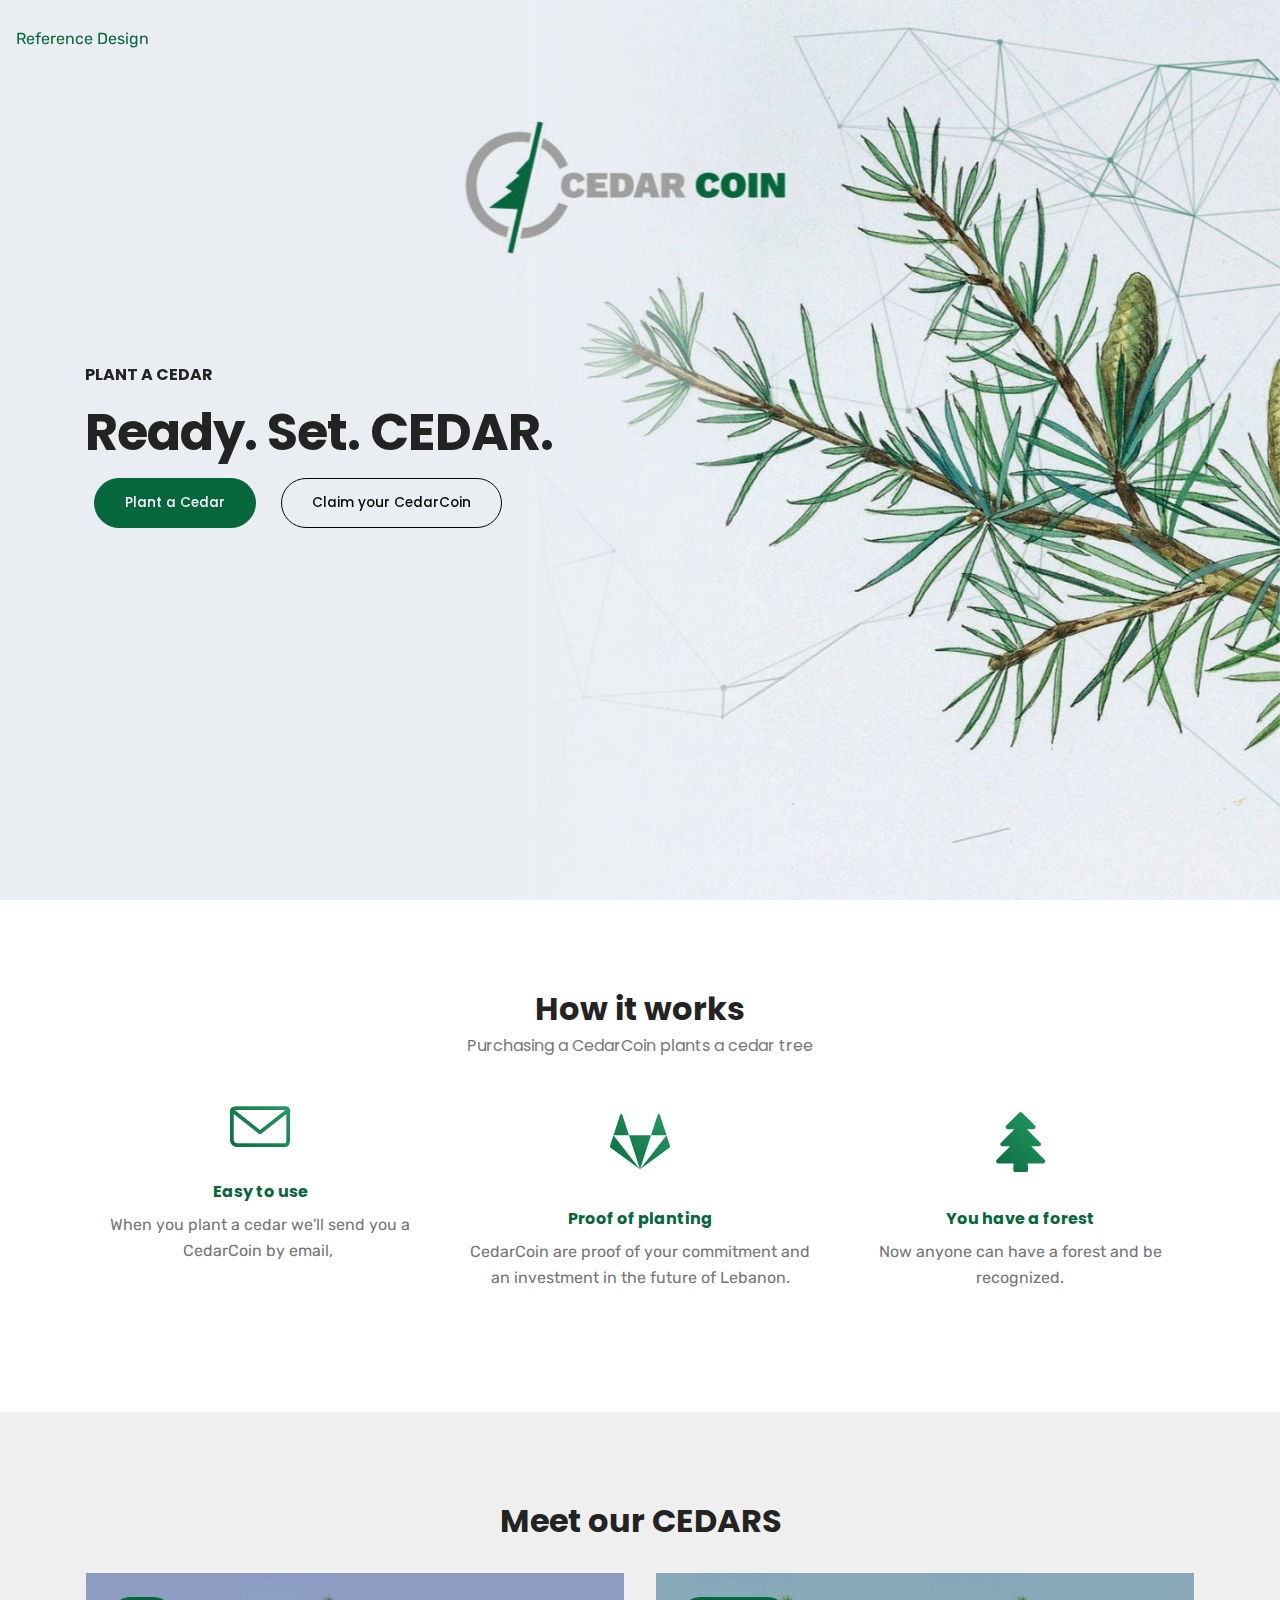
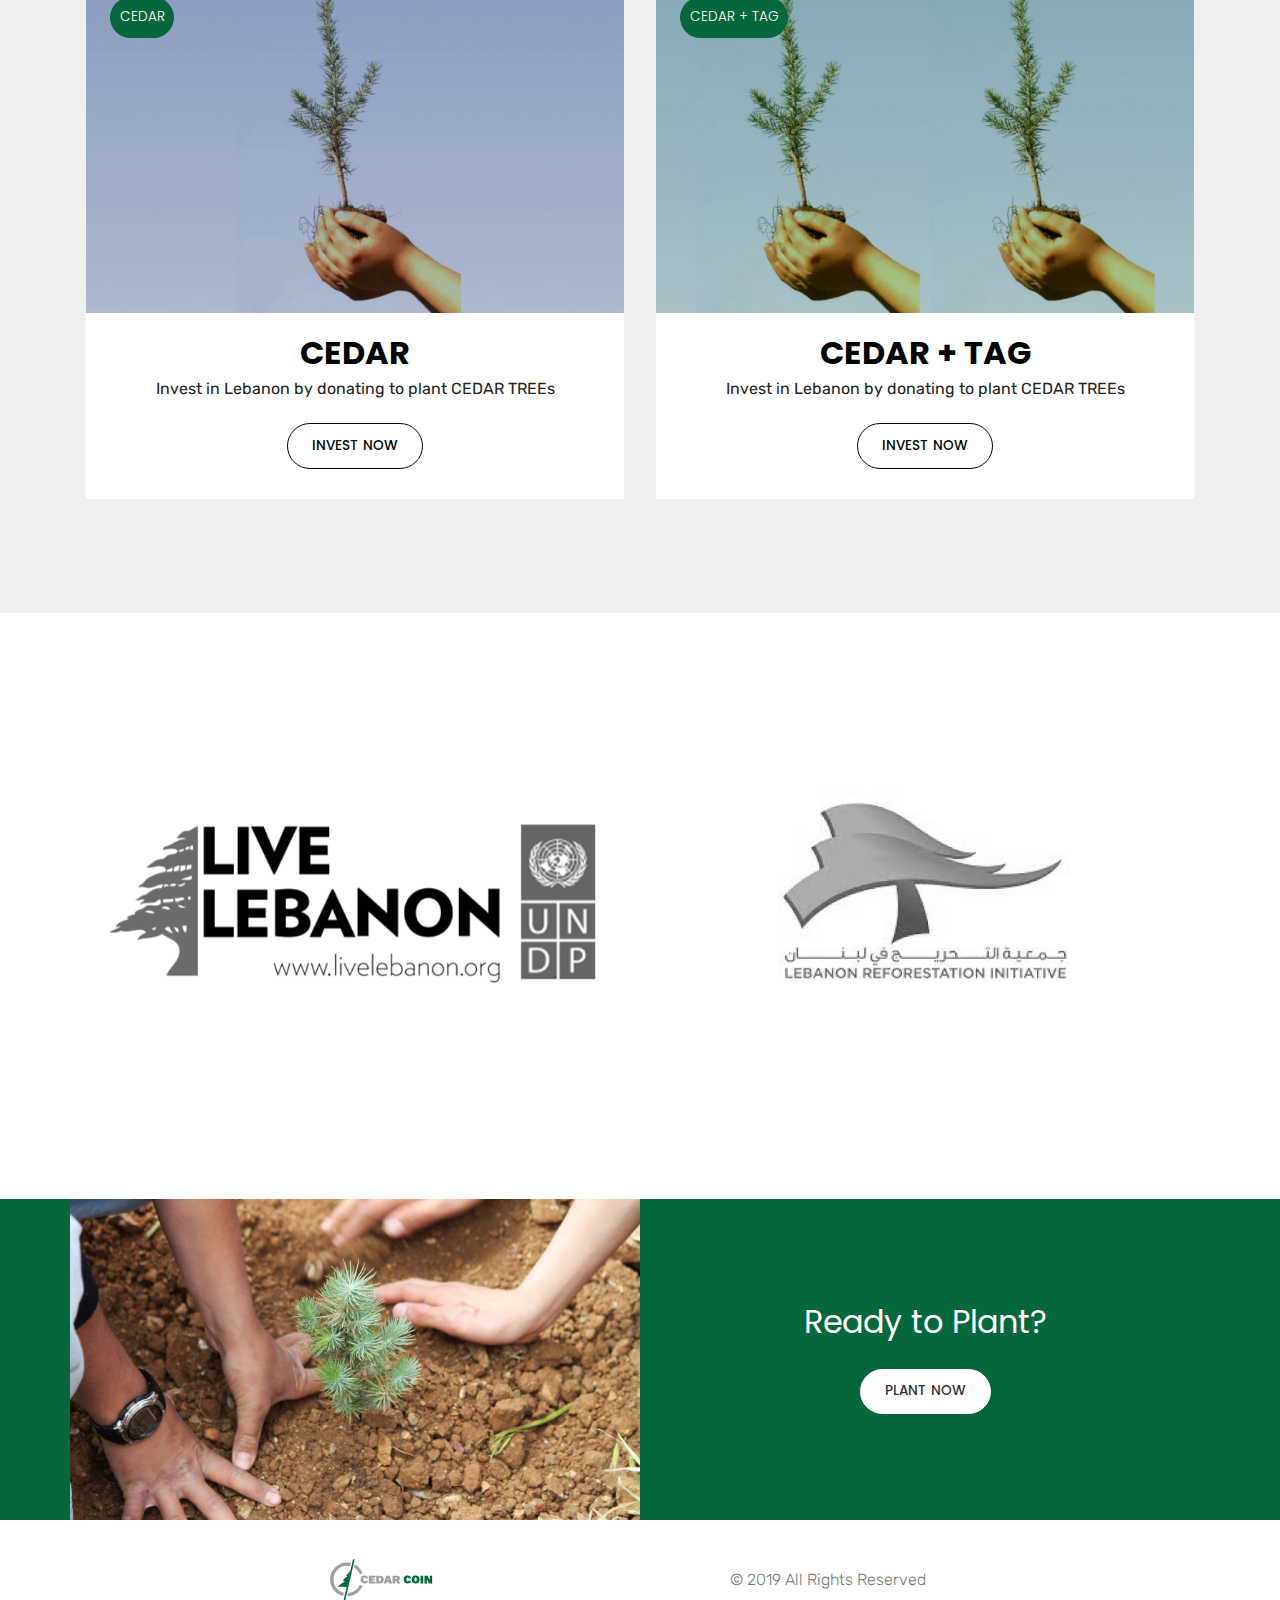
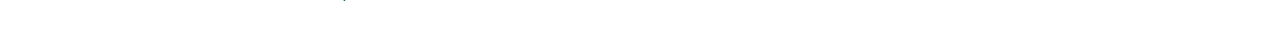
==== commit 8d0e029c: "update with v3 of logo" ====
--- a/index.html
+++ b/index.html
@@ -75,7 +75,7 @@
                     <h4 class="mbr-section-subtitle mbr-fonts-style align-left pb-2 display-5"><strong>PLANT A CEDAR</strong></h4>
                     <h1 class="mbr-section-title mbr-white mbr-fonts-style align-left mbr-bold display-1"><strong>Ready. Set. CEDAR.</strong></h1>
                     
-                    <div class="mbr-section-btn align-left"><a class="btn btn-lg btn-secondary display-4">Plant a Cedar</a> <a class="btn btn-lg btn-secondary-outline display-4" href="redeem.html">Claim your CedarCoin</a></div>
+                    <div class="mbr-section-btn align-left"><a class="btn btn-lg btn-secondary display-4" href="index.html#features12-1">Plant a Cedar</a> <a class="btn btn-lg btn-secondary-outline display-4" href="claim.html">Claim your CedarCoin</a></div>
                 </div>
             </div>
         </div>
@@ -261,7 +261,7 @@
     <div class="container">
         <div class="row align-center justify-content-center align-items-center">
             <div class="logo-section col-sm-12 col-lg-4">
-                <a href="#"><img src="assets/images/logo-164x86.png" height="128" alt="" title="" style="height: 3.8rem;">
+                <a href="index.html"><img src="assets/images/logo2x.svg" height="128" alt="" title="" style="height: 3.8rem;">
                 </a>
             </div>
             <div class="col-sm-12 col-lg-4 mbr-text mbr-fonts-style mbr-light display-7">
--- a/assets/mobirise/css/mbr-additional.css
+++ b/assets/mobirise/css/mbr-additional.css
@@ -1211,7 +1211,7 @@
   }
 }
 .cid-rwwLJBx4LJ {
-  background-image: url("../../../assets/images/background-2-2000x1005.jpg");
+  background-image: url("../../../assets/images/background-3-2000x1005.jpg");
 }
 .cid-rwwLJBx4LJ .mbr-overlay {
   background: #879a9f;
